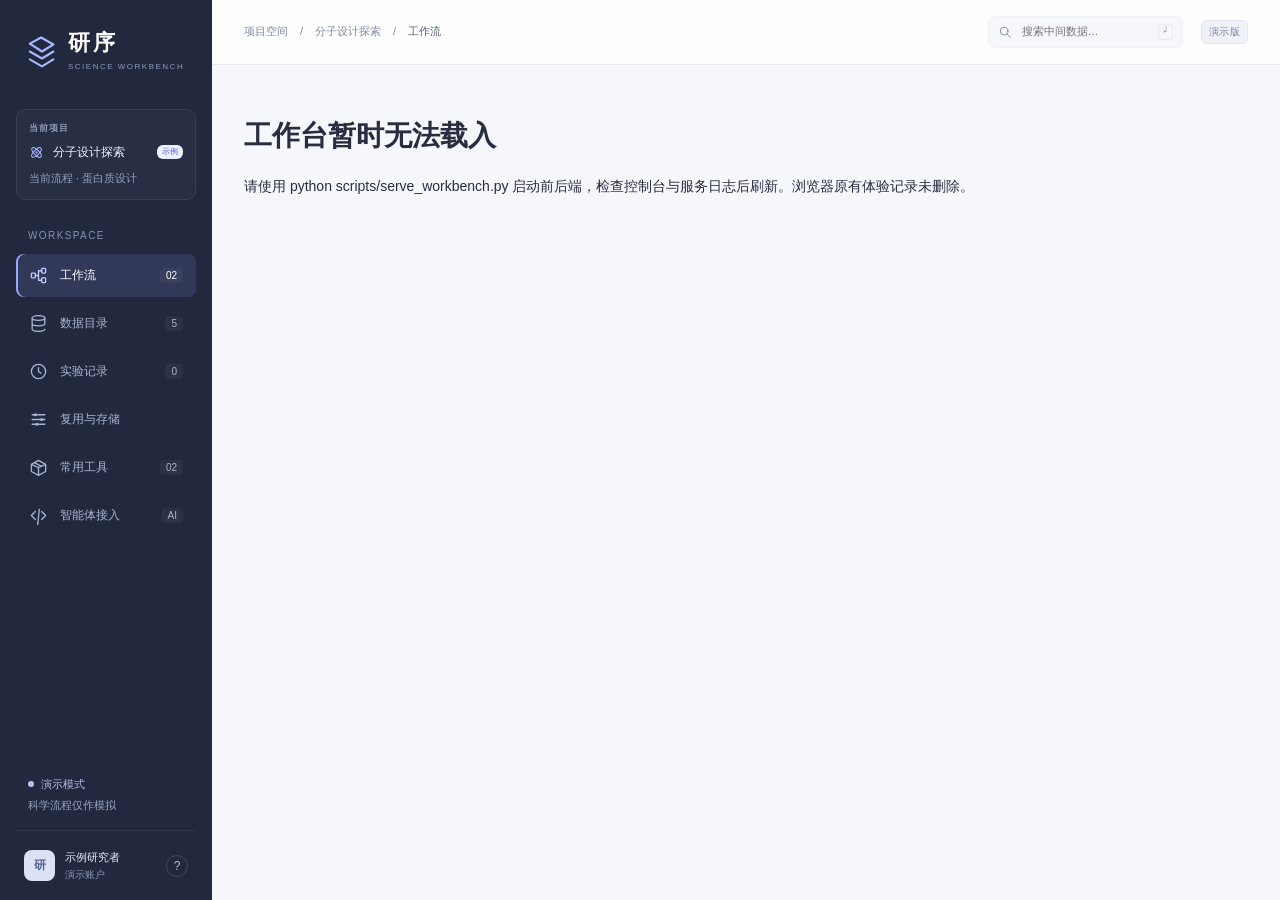
==== web/demo/index.html @ c4220879 "Merge current workbench and integrate Agent demo into shared preview" ====
<!DOCTYPE html>
<html lang="zh-CN">
<head>
<meta charset="UTF-8">
<meta name="viewport" content="width=device-width,initial-scale=1">
<meta name="color-scheme" content="light">
<link rel="icon" href="data:,">
<title>研序 · AI4S 工作台（模拟体验）</title>
<link rel="stylesheet" href="./assets/styles.css">
</head>
<body>
<svg width="0" height="0" style="position:absolute" aria-hidden="true"><defs>
<symbol id="i-grid" viewBox="0 0 24 24"><rect x="3" y="3" width="7" height="7" rx="1.5"/><rect x="14" y="3" width="7" height="7" rx="1.5"/><rect x="3" y="14" width="7" height="7" rx="1.5"/><rect x="14" y="14" width="7" height="7" rx="1.5"/></symbol>
<symbol id="i-flow" viewBox="0 0 24 24"><rect x="3" y="9" width="5" height="6" rx="1"/><rect x="16" y="3" width="5" height="6" rx="1"/><rect x="16" y="15" width="5" height="6" rx="1"/><path d="M8 12h4V6h4M12 12v6h4"/></symbol>
<symbol id="i-data" viewBox="0 0 24 24"><ellipse cx="12" cy="5" rx="8" ry="3"/><path d="M4 5v7c0 4 16 4 16 0V5M4 12v7c0 4 16 4 16 0"/></symbol>
<symbol id="i-clock" viewBox="0 0 24 24"><circle cx="12" cy="12" r="9"/><path d="M12 7v5l3 2"/></symbol>
<symbol id="i-tune" viewBox="0 0 24 24"><path d="M4 6h16M4 12h16M4 18h16"/><circle cx="8" cy="6" r="2" fill="currentColor" stroke="none"/><circle cx="16" cy="12" r="2" fill="currentColor" stroke="none"/><circle cx="10" cy="18" r="2" fill="currentColor" stroke="none"/></symbol>
<symbol id="i-search" viewBox="0 0 24 24"><circle cx="10.5" cy="10.5" r="6.5"/><path d="m16 16 5 5"/></symbol>
<symbol id="i-play" viewBox="0 0 24 24"><path d="m8 4 12 8-12 8Z"/></symbol>
<symbol id="i-reset" viewBox="0 0 24 24"><path d="M4 9a8 8 0 1 1 0 7M4 3v6h6"/></symbol>
<symbol id="i-check" viewBox="0 0 24 24"><path d="m5 12 4 4L19 6"/></symbol>
<symbol id="i-atom" viewBox="0 0 24 24"><ellipse cx="12" cy="12" rx="10" ry="4" transform="rotate(45 12 12)"/><ellipse cx="12" cy="12" rx="10" ry="4" transform="rotate(-45 12 12)"/><circle cx="12" cy="12" r="1"/></symbol>
<symbol id="i-file" viewBox="0 0 24 24"><path d="M13 3H5v18h14V9Zm0 0v6h6M8 13h8M8 17h6"/></symbol>
<symbol id="i-code" viewBox="0 0 24 24"><path d="m8 7-5 5 5 5m8-10 5 5-5 5m-3-13-2 20"/></symbol>
<symbol id="i-box" viewBox="0 0 24 24"><path d="m12 3 9 5v9l-9 5-9-5V8Zm0 9 9-4M12 12 3 8m9 4v10M7 5.8l9 5"/></symbol>
<symbol id="i-arrow" viewBox="0 0 24 24"><path d="M4 12h16m-6-6 6 6-6 6"/></symbol>
<symbol id="i-close" viewBox="0 0 24 24"><path d="m6 6 12 12M18 6 6 18"/></symbol>
<symbol id="i-download" viewBox="0 0 24 24"><path d="M12 3v12m-5-5 5 5 5-5M4 16v5h16v-5"/></symbol>
</defs></svg>
<aside class="sidebar" aria-label="主导航">
  <div class="brand"><svg class="brandmark" viewBox="0 0 36 40" fill="none" aria-hidden="true"><path d="m4 11 13-7 14 8-13 8Zm0 9 14 8 13-8M4 29l14 8 13-8" stroke="currentColor" stroke-width="2.4" stroke-linecap="round" stroke-linejoin="round"/></svg><div><div class="brand-name">研序</div><div class="brand-sub">SCIENCE WORKBENCH</div></div></div>
  <div class="project-switch"><div class="eyebrow">当前项目</div><div class="project-name"><svg class="icon"><use href="#i-atom"/></svg> 分子设计探索 <span class="pill good" style="margin-left:auto;font-size:8px;padding:1px 5px">示例</span></div><div id="active-context" class="tiny" style="color:#939fbb;margin-top:9px">当前流程 · 蛋白质设计</div></div>
  <div class="nav-label">WORKSPACE</div>
  <nav><button class="nav-item active" data-nav="workflows"><svg class="icon"><use href="#i-flow"/></svg>工作流<span id="workflow-count" class="nav-count">02</span></button><button class="nav-item" data-nav="catalog"><svg class="icon"><use href="#i-data"/></svg>数据目录<span id="catalog-count" class="nav-count">5</span></button><button class="nav-item" data-nav="runs"><svg class="icon"><use href="#i-clock"/></svg>实验记录<span id="run-count" class="nav-count">0</span></button><button class="nav-item" data-nav="policy"><svg class="icon"><use href="#i-tune"/></svg>复用与存储</button><button class="nav-item" data-nav="tools"><svg class="icon"><use href="#i-box"/></svg>常用工具<span class="nav-count">02</span></button><a class="nav-item" href="./agent/"><svg class="icon"><use href="#i-code"/></svg>智能体接入<span class="nav-count">AI</span></a></nav>
  <div class="sidebar-note"><div class="status"><span class="dot"></span>演示模式</div><div>科学流程仅作模拟</div></div>
  <div class="user"><div class="avatar">研</div><div><div class="user-name">示例研究者</div><div class="user-role">演示账户</div></div><button class="help-button" id="help-btn" aria-label="查看原型说明">?</button></div>
</aside>
<div class="shell"><header class="topbar"><div class="breadcrumbs">项目空间 <span>/</span> 分子设计探索 <span>/</span> <strong id="breadcrumb">工作流</strong></div><div class="top-right"><label class="search-box"><svg class="icon"><use href="#i-search"/></svg><input id="global-search" aria-label="搜索数据目录" placeholder="搜索中间数据…"><span class="kbd">↵</span></label><span class="demo-badge">演示版</span></div></header><main id="main" class="main"><div class="panel empty" role="status">正在载入工作台…</div></main></div>
<input type="file" id="state-import" accept=".json,application/json" hidden>
<div id="toast" class="toast" role="status" aria-live="polite" hidden></div>
<div id="modal" class="modal-backdrop" hidden><section class="modal" role="dialog" aria-modal="true" aria-labelledby="modal-title" tabindex="-1"><div class="panel-head"><div id="modal-title" class="panel-title"></div><button class="modal-close" aria-label="关闭弹窗"><svg class="icon"><use href="#i-close"/></svg></button></div><div id="modal-content" class="modal-content"></div></section></div>
<script src="./assets/api.js" defer></script>
<script src="./assets/app.js" defer></script>
</body>
</html>
---- web/demo/assets/styles.css ----
:root {
  --bg:#f6f7fb;
  --paper:#fff;
  --ink:#282d40;
  --muted:#6d7488;
  --line:#e7e9f2;
  --accent:#4f5fd2;
  --accent-soft:#edf0ff;
  --violet:#7751b5;
  --green:var(--accent);
  --pale:var(--accent-soft);
  --orange:#af8d64;
  --orange-bg:#faf5ee;
  --blue:var(--violet);
  --nav:#22283d;
  --radius:12px
}
* {
  box-sizing:border-box
}
body {
  margin:0;
  font:14px/1.55 -apple-system,BlinkMacSystemFont,"Segoe UI","PingFang SC","Microsoft YaHei",sans-serif;
  color:var(--ink);
  background:var(--bg)
}
button,input,select {
  font:inherit
}
button,a,input,select {
  outline-offset:4px
}
button {
  cursor:pointer
}
button:disabled {
  cursor:not-allowed;
  opacity:.5
}
button {
  color:inherit
}
a {
  color:var(--green)
}
button:focus-visible,a:focus-visible,input:focus-visible,select:focus-visible {
  outline:2px solid #7a8ae1
}
button svg {
  pointer-events:none
}
svg {
  vertical-align:middle
}
.icon {
  width:19px;
  height:19px;
  fill:none;
  stroke:currentColor;
  stroke-width:1.65;
  stroke-linecap:round;
  stroke-linejoin:round;
  flex:none
}
.mono {
  font-family:ui-monospace,SFMono-Regular,Consolas,monospace;
  font-size:12px
}
.muted {
  color:var(--muted)
}
.tiny {
  font-size:11px
}
.small {
  font-size:12px
}
.eyebrow {
  font-size:10px;
  letter-spacing:1.8px;
  color:var(--muted);
  font-weight:600
}
.dot {
  width:6px;
  height:6px;
  background:currentColor;
  border-radius:50%;
  display:inline-block;
  flex:none
}
.pill {
  display:inline-flex;
  align-items:center;
  gap:6px;
  font-size:11px;
  padding:3px 9px;
  border-radius:6px;
  white-space:nowrap;
  background:#f1f3f6;
  color:#75808b
}
.pill.good {
  color:var(--green);
  background:var(--pale)
}
.pill.warn {
  color:#98764f;
  background:var(--orange-bg)
}
.pill.blue {
  color:var(--blue);
  background:#f1ecfc
}
.btn {
  display:inline-flex;
  align-items:center;
  justify-content:center;
  gap:7px;
  border:1px solid #e7eaf3;
  border-radius:8px;
  background:#fff;
  padding:9px 14px;
  font-size:12px;
  font-weight:550;
  transition:.15s
}
.btn:hover {
  background:#fafbfe;
  border-color:#c7cde0
}
.btn.primary {
  background:var(--green);
  color:#fff;
  border-color:var(--green);
  box-shadow:0 2px 4px #39477a0e;
}
.btn.primary:hover {
  background:#4050bc
}
.btn .icon {
  width:15px;
  height:15px
}
.link-btn {
  background:none;
  border:0;
  color:var(--green);
  padding:3px 0;
  font-size:12px
}
.link-btn:hover {
  text-decoration:underline
}
.panel {
  background:var(--paper);
  border:1px solid var(--line);
  border-radius:var(--radius);
  overflow:hidden
}
.panel-head {
  display:flex;
  justify-content:space-between;
  align-items:center;
  padding:18px 20px;
  border-bottom:1px solid var(--line);
  gap:10px
}
.panel-title {
  font-size:13px;
  font-weight:650;
  display:flex;
  align-items:center;
  gap:9px
}
.panel-title .icon {
  color:#6d7790;
  width:17px;
  height:17px
}
.empty {
  padding:50px 20px;
  text-align:center;
  color:var(--muted)
}
.sidebar {
  position:fixed;
  inset:0 auto 0 0;
  width:212px;
  background:var(--nav);
  color:#c5cde0;
  padding:30px 16px 18px;
  display:flex;
  flex-direction:column;
  z-index:20
}
.brand {
  display:flex;
  align-items:center;
  gap:10px;
  padding:0 10px;
  margin-bottom:35px;
  color:#fff
}
.brandmark {
  width:32px;
  height:35px;
  color:#a8b7ff
}
.brand-name {
  font-size:22px;
  font-weight:620;
  letter-spacing:3px;
  line-height:1.2
}
.brand-sub {
  font-size:8px;
  letter-spacing:1.5px;
  color:#8f9ab8;
  margin-top:5px
}
.project-switch {
  padding:12px;
  background:#ffffff08;
  border:1px solid #ffffff13;
  border-radius:9px;
  margin-bottom:28px
}
.project-switch .eyebrow {
  color:#8d98b4;
  letter-spacing:1px;
  font-size:9px
}
.project-name {
  display:flex;
  align-items:center;
  gap:9px;
  margin-top:7px;
  font-size:12px;
  color:#f0f2f9
}
.project-name .icon {
  color:#a8b7ff;
  width:15px;
  height:15px
}
.nav-label {
  font-size:10px;
  padding:0 12px;
  margin:0 0 10px;
  color:#8792ae;
  letter-spacing:1.4px
}
.nav-item {
  display:flex;
  align-items:center;
  gap:12px;
  width:100%;
  padding:12px 13px;
  background:none;
  border:0;
  color:#aab4ce;
  border-radius:8px;
  font-size:12px;
  text-align:left;
  margin-bottom:5px
}
.nav-item:hover {
  background:#ffffff07;
  color:white
}
.nav-item.active {
  background:#8e9bff24;
  color:#fff;
  box-shadow:inset 2px 0 0 #98a6ff;
}
.nav-item.active .icon {
  color:#c2caff
}
.nav-count {
  margin-left:auto;
  font-size:10px;
  padding:0 6px;
  border-radius:4px;
  background:#ffffff0c
}
.sidebar-note {
  padding:15px 12px;
  color:#9ba6c1;
  font-size:11px;
  margin-top:auto;
  line-height:1.9
}
.sidebar-note .status {
  color:#b8c1e9;
  display:flex;
  align-items:center;
  gap:7px
}
.user {
  border-top:1px solid #ffffff10;
  padding:18px 8px 0;
  display:flex;
  align-items:center;
  gap:10px
}
.avatar {
  width:31px;
  height:31px;
  display:grid;
  place-items:center;
  border-radius:8px;
  background:#dce1f5;
  color:#56638f;
  font-size:12px;
  font-weight:650
}
.user-name {
  font-size:11px;
  color:#e6eaf7
}
.user-role {
  color:#8c97b2;
  font-size:10px
}
.help-button {
  margin-left:auto;
  background:none;
  border:1px solid #ffffff25;
  border-radius:50%;
  color:#b2bbd3;
  width:22px;
  height:22px;
  font-size:12px
}
.shell {
  margin-left:212px
}
.topbar {
  height:65px;
  background:#ffffffd9;
  border-bottom:1px solid var(--line);
  padding:0 32px;
  display:flex;
  align-items:center;
  justify-content:space-between;
  gap:15px
}
.breadcrumbs {
  font-size:11px;
  color:#7d879d;
  display:flex;
  gap:12px;
  align-items:center
}
.breadcrumbs strong {
  font-weight:500;
  color:#57617b
}
.top-right {
  display:flex;
  align-items:center;
  gap:18px
}
.search-box {
  display:flex;
  align-items:center;
  gap:8px;
  color:#818ba1;
  background:#f6f7fb;
  border:1px solid #f0f2f9;
  border-radius:7px;
  padding:5px 9px
}
.search-box .icon {
  width:14px;
  height:14px
}
.search-box input {
  width:130px;
  border:0;
  background:none;
  font-size:11px;
  outline:0
}
.kbd {
  font-size:9px;
  border:1px solid #e7eaf3;
  border-radius:3px;
  padding:0 4px
}
.demo-badge {
  font-size:10px;
  letter-spacing:.5px;
  color:#7c83a0;
  background:#f0f2f8;
  border:1px solid #e3e6f0;
  border-radius:5px;
  padding:3px 7px
}
.main {
  max-width:1600px;
  margin:auto;
  padding:30px 32px 22px
}
.page-heading {
  display:flex;
  align-items:center;
  justify-content:space-between;
  gap:16px;
  margin-bottom:23px
}
.page-heading h1 {
  font-size:24px;
  font-weight:620;
  letter-spacing:-.5px;
  margin:3px 0 6px
}
.page-heading p {
  font-size:12px;
  color:var(--muted);
  margin:0
}
.heading-actions {
  display:flex;
  gap:9px
}
.heading-meta {
  font-size:11px;
  margin-left:8px;
  vertical-align:middle;
  font-weight:400;
  letter-spacing:0;
  color:var(--muted)
}
.scenario-bar {
  display:flex;
  align-items:center;
  gap:9px;
  flex-wrap:wrap;
  padding:10px 13px;
  background:#f2f3fa;
  border:1px solid #e4e7f2;
  border-radius:9px;
  margin-bottom:20px;
  font-size:11px;
  color:#6d7790
}
.scenario-bar>span {
  margin-right:4px;
  font-weight:600
}
.scenario {
  border:1px solid transparent;
  background:none;
  font-size:11px;
  border-radius:5px;
  padding:5px 10px;
  color:#6d7790
}
.scenario:hover {
  background:#ffffff80
}
.scenario.active {
  background:white;
  border-color:#dce1ee;
  color:#4f60c6;
  box-shadow:0 1px 3px #272e4508
}
.stats {
  display:grid;
  grid-template-columns:repeat(4,1fr);
  gap:14px;
  margin-bottom:23px
}
.stat {
  padding:17px 19px;
  position:relative
}
.stat-label {
  font-size:11px;
  color:#859099;
  display:flex;
  align-items:center;
  justify-content:space-between;
  gap:8px
}
.stat-label .icon {
  width:16px;
  height:16px;
  color:#a4adc5
}
.stat-number {
  font-size:27px;
  font-weight:600;
  letter-spacing:-1px;
  margin:9px 0 3px;
  font-variant-numeric:tabular-nums
}
.stat-number small {
  font-size:12px;
  color:#a4adc5;
  letter-spacing:0;
  font-weight:400;
  margin-left:5px
}
.stat-foot {
  font-size:10px;
  color:#818ba1
}
.stat-foot .green {
  color:var(--green)
}
.workspace-grid {
  display:grid;
  grid-template-columns:minmax(0,1fr) 292px;
  gap:20px;
  align-items:start
}
.left-stack,.right-stack {
  display:grid;
  gap:18px
}
.legend {
  display:flex;
  gap:12px;
  font-size:10px;
  color:#818ba1;
  align-items:center
}
.legend span {
  display:flex;
  align-items:center;
  gap:4px
}
.legend .dot {
  width:5px;
  height:5px
}
.dag-wrap {
  padding:15px 20px 12px;
  background:radial-gradient(#dce1ee55 .8px,transparent .8px);
  background-size:13px 13px
}
.dag-caption {
  font-size:10px;
  color:#818ba1;
  margin-bottom:12px;
  display:flex;
  justify-content:space-between
}
.dag {
  display:grid;
  grid-template-columns:repeat(4,minmax(0,1fr));
  grid-template-rows:82px 82px;
  column-gap:23px;
  row-gap:22px;
  position:relative;
  margin:10px 0 15px
}
.connections {
  position:absolute;
  width:100%;
  height:100%;
  pointer-events:none;
  overflow:visible
}
.connections path {
  fill:none;
  stroke:#c7cde0;
  stroke-width:1.3
}
.connections .changed {
  stroke:#b9afd0;
  stroke-dasharray:4 3
}
.node {
  position:relative;
  z-index:1;
  align-self:center;
  border:1px solid #dce1ee;
  border-radius:9px;
  padding:11px 10px;
  background:#fff;
  text-align:left;
  box-shadow:0 2px 5px #38425d04;
  min-width:0;
  height:82px;
  transition:.18s
}
.node:hover {
  transform:translateY(-1px);
  box-shadow:0 4px 10px #38425d0d
}
.node.selected {
  outline:2px solid var(--green);
  outline-offset:3px
}
.node.changed {
  border-color:#e0d9ed
}
.node.executing {
  outline:2px solid #6578d9;
  outline-offset:3px
}
.node.executing:after {
  content:"";
  position:absolute;
  inset:0;
  background:linear-gradient(90deg,transparent,#72a2e525,transparent);
  animation:sweep 1s infinite;
  border-radius:8px
}
.node .node-top {
  display:flex;
  align-items:center;
  justify-content:space-between;
  font-size:10px;
  color:#6d7790;
  gap:3px
}
.node .node-top .icon {
  width:15px;
  height:15px
}
.node-name {
  display:block;
  font-size:11px;
  font-weight:600;
  margin:6px 0 2px;
  white-space:nowrap
}
.node-sub {
  display:block;
  font-size:9px;
  color:#818ba1;
  white-space:nowrap
}
.node.changed .node-top {
  color:#8a5eb9
}
.node-id {
  font-size:9px;
  font-family:monospace;
  color:#a4adc5
}
.workflow-footer {
  display:flex;
  align-items:center;
  justify-content:space-between;
  gap:10px;
  padding:12px 20px;
  border-top:1px solid var(--line);
  font-size:10px;
  color:#818ba1
}
.workflow-footer strong {
  color:#6d7790;
  font-weight:500
}
.decision-table {
  width:100%;
  border-collapse:collapse;
  font-size:11px;
  text-align:left
}
.decision-table th {
  font-size:10px;
  font-weight:500;
  color:#7d879d;
  background:#fafbfc;
  padding:11px 15px;
  border-bottom:1px solid var(--line);
  white-space:nowrap
}
.decision-table td {
  padding:12px 15px;
  border-bottom:1px solid #f0f2f9;
  vertical-align:middle
}
.decision-table tr:last-child td {
  border:0
}
.decision-table tbody tr {
  cursor:pointer
}
.decision-table tbody tr:hover {
  background:#fafbfe
}
.decision-table .step-name {
  font-weight:550;
  color:#57617b
}
.table-scroller {
  overflow:auto
}
.reason {
  color:#818ba1;
  font-size:10px;
  margin-top:3px
}
.decision-label {
  display:inline-flex;
  gap:5px;
  align-items:center;
  color:var(--green);
  font-size:10px
}
.decision-label.compute {
  color:#8256b2
}
.decision-label .icon {
  width:12px;
  height:12px
}
.config-body {
  padding:17px 18px
}
.field {
  display:block;
  margin-bottom:15px
}
.field>span {
  display:flex;
  justify-content:space-between;
  color:#818ba1;
  font-size:10px;
  margin-bottom:6px
}
.field select,.field input {
  background:#fafbfc;
  border:1px solid #e4e9ed;
  border-radius:6px;
  width:100%;
  padding:8px 9px;
  font-size:11px;
  color:#57617b;
  height:34px
}
.field-hint {
  font-size:10px;
  color:#a4adc5;
  margin-top:5px
}
.config-section {
  border-top:1px solid var(--line);
  margin-top:6px;
  padding-top:15px
}
.config-section .eyebrow {
  font-size:9px;
  letter-spacing:.5px;
  margin-bottom:12px
}
.config-body .field:last-child {
  margin-bottom:0
}
.callout {
  background:#f6f7fc;
  border:1px solid #e8ebf4;
  border-radius:8px;
  padding:11px;
  font-size:10px;
  color:#7b859e;
  line-height:1.8
}
.detail-body {
  padding:17px 18px
}
.detail-title {
  font-size:14px;
  font-weight:600;
  margin-bottom:4px
}
.detail-explanation {
  font-size:11px;
  color:#818ba1;
  line-height:1.8;
  margin-bottom:16px
}
.kv {
  display:flex;
  justify-content:space-between;
  gap:12px;
  margin:9px 0;
  font-size:10px;
  color:#818ba1
}
.kv strong {
  font-weight:500;
  color:#57617b;
  text-align:right;
  word-break:break-word
}
.cost-bars {
  margin:15px 0
}
.cost-row {
  display:grid;
  grid-template-columns:35px 1fr 43px;
  gap:8px;
  align-items:center;
  font-size:9px;
  color:#818ba1;
  margin-bottom:9px
}
.bar-track {
  height:5px;
  border-radius:4px;
  background:#f0f2f9;
  overflow:hidden
}
.bar-fill {
  height:100%;
  background:#8199e6;
  border-radius:4px
}
.bar-fill.compute {
  background:#ac89d4
}
.footnote {
  color:#a4adc5;
  font-size:10px;
  margin-top:22px;
  display:flex;
  justify-content:space-between;
  gap:12px
}
.toast {
  position:fixed;
  bottom:24px;
  left:calc(50% + 106px);
  transform:translateX(-50%);
  z-index:100;
  background:#303952;
  color:#fff;
  padding:11px 20px;
  border-radius:9px;
  box-shadow:0 5px 30px #272e4520;
  max-width:90vw;
  font-size:12px;
  pointer-events:none
}
.toast[hidden] {
  display:none
}
.run-progress {
  padding:14px 20px;
  border-top:1px solid var(--line);
  background:#fbfcff
}
.progress-top {
  display:flex;
  justify-content:space-between;
  font-size:10px;
  color:#698195;
  margin-bottom:7px
}
.progress-track {
  height:4px;
  background:#eaf0f5;
  border-radius:3px;
  overflow:hidden
}
.progress-fill {
  height:100%;
  background:#687ee0;
  transition:width .3s
}
.activity {
  padding:15px 20px;
  font-size:10px;
  color:#818ba1;
  display:flex;
  align-items:center;
  gap:8px;
  border-top:1px solid var(--line)
}
.activity .dot {
  color:#818ba1
}
.data-toolbar {
  display:flex;
  gap:10px;
  align-items:center;
  padding:14px 20px;
  border-bottom:1px solid var(--line);
  flex-wrap:wrap
}
.filter {
  border:1px solid var(--line);
  border-radius:6px;
  padding:6px 10px;
  font-size:11px;
  background:#fff;
  color:#6d7790
}
.filter.active {
  border-color:#c7cde0;
  background:var(--pale);
  color:var(--green)
}
.toolbar-search {
  margin-left:auto;
  background:#fafbfc;
  border:1px solid var(--line);
  border-radius:6px;
  padding:7px 10px;
  font-size:11px;
  min-width:180px
}
.artifact-name {
  font-size:11px;
  font-weight:550
}
.artifact-key {
  font-size:9px;
  font-family:monospace;
  color:#818ba1;
  margin-top:3px
}
.catalog .decision-table td {
  padding:15px
}
.storage-row {
  display:grid;
  grid-template-columns:1fr 2fr;
  gap:20px;
  margin-bottom:22px
}
.storage-card {
  padding:24px
}
.storage-meter {
  display:flex;
  height:9px;
  background:#f0f2f9;
  gap:3px;
  border-radius:6px;
  overflow:hidden;
  margin:20px 0 12px
}
.storage-meter span {
  background:#738be1
}
.storage-meter span:nth-child(2n) {
  background:#af92da
}
.info-banner {
  font-size:11px;
  padding:13px 16px;
  background:#f1f3fa;
  border:1px solid #e2e7f3;
  border-radius:8px;
  color:#7b859d;
  line-height:1.8;
  margin-bottom:20px
}
.policy-grid {
  display:grid;
  grid-template-columns:repeat(3,1fr);
  gap:18px
}
.policy-card {
  padding:22px
}
.policy-card h3 {
  margin:10px 0;
  font-size:16px
}
.policy-card p {
  font-size:11px;
  color:#7e879a;
  min-height:48px;
  line-height:1.9
}
.policy-number {
  font-size:29px;
  font-weight:550;
  letter-spacing:-1px;
  margin:20px 0 3px
}
.policy-card.selected {
  border-color:#b0b9df;
  box-shadow:0 0 0 2px #e9edf9
}
.policy-card .btn {
  width:100%;
  margin-top:18px
}
.flow-notes {
  display:grid;
  grid-template-columns:repeat(3,1fr);
  gap:25px;
  padding:23px
}
.flow-note b {
  font-size:12px;
  font-weight:600
}
.flow-note p {
  font-size:11px;
  color:#818ba1;
  line-height:1.9
}
.flow-note .note-index {
  display:block;
  font-size:10px;
  color:#a4adc5;
  letter-spacing:1px;
  margin-bottom:8px
}
.log {
  font:11px/1.9 ui-monospace,SFMono-Regular,monospace;
  background:#252c42;
  color:#c7cde0;
  border-radius:9px;
  padding:17px;
  max-height:220px;
  overflow:auto;
  white-space:pre-wrap;
  word-break:break-word
}
.history-detail {
  padding:20px;
  background:#fafbfe;
  border-top:1px solid var(--line)
}
.history-detail .kv {
  max-width:650px
}
.modal-backdrop {
  position:fixed;
  inset:0;
  background:#272e4566;
  backdrop-filter:blur(3px);
  z-index:80;
  display:flex;
  align-items:center;
  justify-content:center;
  padding:20px
}
.modal-backdrop[hidden] {
  display:none
}
.modal {
  width:min(620px,100%);
  max-height:88vh;
  overflow:auto;
  background:white;
  border:1px solid #dce1ee;
  border-radius:16px;
  box-shadow:0 20px 80px #272e4533
}
.modal .panel-head {
  padding:20px 24px
}
.modal-content {
  padding:22px 24px;
  font-size:12px;
  line-height:1.9;
  color:#6d7790
}
.modal-content h3 {
  color:#38425d;
  font-size:13px;
  margin:20px 0 5px
}
.modal-content h3:first-child {
  margin-top:0
}
.modal-close {
  background:none;
  border:0;
  padding:4px;
  color:#818ba1
}
.modal-close .icon {
  width:18px;
  height:18px
}
.mobile-brand {
  display:none
}
@keyframes sweep {
  from {
    background-position:-120px 0
  }
  to {
    background-position:120px 0
  }
}
@media(prefers-reduced-motion:reduce) {
  *,*:before,*:after {
    animation:none!important;
    transition:none!important
  }
}
@media(min-width:1600px) {
  .dag {
    column-gap:35px
  }
  .node {
    padding:11px 15px
  }
  .node-name {
    font-size:12px
  }
}
@media(max-width:1200px) {
  .sidebar {
    width:182px;
    padding-inline:12px
  }
  .shell {
    margin-left:182px
  }
  .topbar {
    padding-inline:22px
  }
  .main {
    padding:25px 22px
  }
  .workspace-grid {
    grid-template-columns:minmax(0,1fr) 260px;
    gap:14px
  }
  .dag-wrap {
    padding-inline:13px
  }
  .dag {
    column-gap:12px
  }
  .node {
    padding:10px 6px
  }
  .node-name {
    font-size:10px
  }
  .node-sub {
    font-size:8px
  }
  .legend {
    gap:7px
  }
  .decision-table td,.decision-table th {
    padding-inline:10px
  }
  .stat {
    padding:15px
  }
  .toast {
    left:calc(50% + 91px)
  }
}
@media(max-width:1020px) {
  .workspace-grid {
    grid-template-columns:1fr
  }
  .right-stack {
    grid-template-columns:1fr 1fr
  }
  .config-body {
    display:grid;
    grid-template-columns:1fr 1fr;
    gap:0 15px
  }
  .config-section {
    grid-column:1/-1
  }
  .config-section .field {
    margin-bottom:10px
  }
  .callout {
    grid-column:1/-1
  }
  .node {
    padding:11px 12px
  }
  .node-name {
    font-size:12px
  }
  .node-sub {
    font-size:10px
  }
  .dag {
    column-gap:25px
  }
  .legend {
    gap:12px
  }
  .top-right {
    gap:10px
  }
  .stats {
    gap:10px
  }
  .stat-number {
    font-size:24px
  }
  .policy-grid {
    gap:12px
  }
  .policy-card {
    padding:17px
  }
  .heading-meta {
    display:none
  }
}
@media(max-width:700px) {
  .sidebar {
    position:sticky;
    top:0;
    width:100%;
    height:auto;
    flex-direction:row;
    align-items:center;
    padding:9px 12px;
    gap:6px;
    overflow:auto
  }
  .brand {
    padding:0;
    margin:0 10px 0 0;
    gap:6px
  }
  .brandmark {
    width:23px;
    height:25px
  }
  .brand-name {
    font-size:16px;
    letter-spacing:1px
  }
  .brand-sub,.project-switch,.nav-label,.sidebar-note,.user {
    display:none
  }
  .sidebar nav {
    display:flex;
    gap:3px
  }
  .nav-item {
    width:auto;
    margin:0;
    padding:9px;
    white-space:nowrap;
    font-size:11px;
    gap:5px
  }
  .nav-item .icon {
    width:15px;
    height:15px
  }
  .nav-count {
    display:none
  }
  .shell {
    margin-left:0
  }
  .topbar {
    height:50px;
    padding:0 15px
  }
  .breadcrumbs {
    font-size:10px;
    gap:7px
  }
  .search-box {
    display:none
  }
  .main {
    padding:22px 15px
  }
  .page-heading {
    align-items:start;
    flex-wrap:wrap;
    gap:14px
  }
  .page-heading h1 {
    font-size:22px
  }
  .heading-actions {
    width:100%
  }
  .heading-actions .primary {
    margin-left:auto
  }
  .scenario-bar {
    gap:4px;
    padding:8px
  }
  .scenario-bar>span {
    width:100%;
    padding:3px 6px
  }
  .scenario {
    padding:5px 7px;
    font-size:10px
  }
  .stats {
    grid-template-columns:1fr 1fr;
    gap:10px
  }
  .stat-number {
    font-size:26px
  }
  .stat {
    padding:14px
  }
  .dag-wrap {
    overflow:auto
  }
  .dag {
    min-width:530px;
    column-gap:19px
  }
  .node {
    padding:10px 8px
  }
  .node-name {
    font-size:11px
  }
  .node-sub {
    font-size:9px
  }
  .legend {
    display:none
  }
  .panel-head {
    padding:15px
  }
  .right-stack {
    grid-template-columns:1fr
  }
  .decision-table {
    min-width:520px
  }
  .workflow-footer {
    font-size:9px;
    padding:11px 15px
  }
  .storage-row,.policy-grid {
    grid-template-columns:1fr
  }
  .policy-card p {
    min-height:0
  }
  .policy-number {
    margin-top:12px
  }
  .flow-notes {
    grid-template-columns:1fr;
    gap:12px
  }
  .footnote {
    flex-direction:column;
    gap:3px
  }
  .toolbar-search {
    width:100%;
    margin:0
  }
  .toast {
    left:50%
  }
  .config-body {
    padding:16px
  }
  .policy-card .btn {
    margin-top:10px
  }
}
.entry-intro {
  display:flex;
  align-items:center;
  justify-content:space-between;
  gap:15px;
  padding:18px 21px;
  margin-bottom:24px;
  background:#f1f3fa;
  border:1px solid #e3e7f2;
  border-radius:10px
}
.entry-intro p {
  margin:3px 0 0;
  font-size:11px;
  color:#818ba1
}
.entry-intro strong {
  font-size:12px;
  font-weight:600;
  color:#59668f
}
.entry-intro .icon {
  color:#818ba1;
  width:24px;
  height:24px
}
.section-label {
  display:flex;
  justify-content:space-between;
  align-items:center;
  margin:26px 0 14px;
  font-size:12px;
  font-weight:600
}
.entry-grid {
  display:grid;
  grid-template-columns:repeat(2,minmax(0,1fr));
  gap:22px
}
.entry-card {
  padding:0;
  text-align:left;
  color:inherit;
  background:white;
  border:1px solid var(--line);
  border-radius:var(--radius);
  overflow:hidden;
  transition:transform .18s,box-shadow .18s,border-color .18s;
  display:flex;
  flex-direction:column;
  min-width:0
}
.entry-card:hover {
  border-color:#c3cbe6;
  box-shadow:0 5px 18px #303a6509;
  transform:translateY(-1px);
}
.entry-art {
  height:172px;
  width:100%;
  position:relative;
  overflow:hidden;
  background:#edf1ff;
  color:#7487d9;
}
.entry-art.amber {
  background:#f2edfc;
  color:#9c7dcc;
}
.entry-art>svg {
  width:100%;
  height:100%
}
.art-label {
  position:absolute;
  left:23px;
  top:22px;
  font-size:9px;
  letter-spacing:1.8px;
  font-weight:600;
  color:#848eac
}
.art-caption {
  position:absolute;
  bottom:18px;
  left:23px;
  font-size:10px;
  color:#8992b0
}
.entry-art.amber .art-label,.entry-art.amber .art-caption {
  color:#958aa9
}
.entry-copy {
  padding:23px 24px 21px;
  flex:1;
  display:flex;
  flex-direction:column
}
.entry-title {
  display:flex;
  align-items:center;
  gap:12px;
  justify-content:space-between
}
.entry-title h2 {
  font-size:18px;
  margin:0;
  font-weight:600;
  letter-spacing:-.2px
}
.entry-copy p {
  font-size:12px;
  color:#6d7488;
  line-height:1.9;
  margin:12px 0 17px;
  min-height:46px
}
.entry-tags {
  display:flex;
  flex-wrap:wrap;
  gap:7px
}
.entry-tags span {
  font-size:10px;
  padding:3px 9px;
  background:#fafbfe;
  border:1px solid #f0f2f9;
  border-radius:5px;
  color:#818ba1
}
.entry-bottom {
  margin-top:24px;
  padding-top:15px;
  border-top:1px solid var(--line);
  display:flex;
  align-items:center;
  justify-content:space-between;
  font-size:10px;
  color:#818ba1;
  gap:12px
}
.entry-open {
  font-size:11px;
  font-weight:550;
  color:var(--green);
  display:flex;
  align-items:center;
  gap:8px
}
.entry-open .icon {
  width:15px;
  height:15px
}
.entry-notes {
  margin-top:24px;
  padding:23px 25px;
  display:flex;
  gap:20px;
  align-items:center
}
.entry-notes .icon {
  color:#a4adc5;
  width:24px;
  height:24px
}
.entry-notes p {
  font-size:11px;
  color:#818ba1;
  margin:4px 0 0;
  line-height:1.8
}
.tool-emblem {
  width:56px;
  height:56px;
  border-radius:13px;
  background:#edf0ff;
  color:#536bd0;
  display:grid;
  place-items:center;
  font:600 25px/1 Georgia,serif
}
.tool-emblem.blue {
  background:#f1eaff;
  color:#8559c3;
}
.tool-card .entry-copy {
  padding:25px
}
.tool-card .entry-title {
  margin-top:21px;
  justify-content:start
}
.tool-card .entry-title .pill {
  margin-left:auto
}
.tool-card .entry-copy p {
  min-height:42px
}
.tool-header {
  display:flex;
  align-items:center;
  gap:16px;
  margin-bottom:20px
}
.tool-header h2 {
  font-size:20px;
  margin:0 0 4px
}
.tool-header p {
  margin:0;
  font-size:11px;
  color:#818ba1
}
.tool-layout {
  display:grid;
  grid-template-columns:minmax(0,1fr) 300px;
  gap:20px
}
.tool-preview {
  min-height:420px;
  background:#f6f7fc;
  display:grid;
  place-items:center;
  position:relative;
  padding:25px
}
.tool-preview>svg {
  width:min(100%,520px);
  height:310px;
  color:#7e96e0
}
.tool-preview.blue {
  background:#f7f5fb;
}
.tool-preview.blue>svg {
  color:#a07acb
}
.tool-preview-stamp {
  position:absolute;
  left:20px;
  bottom:18px;
  font-size:10px;
  color:#a4adc5
}
.tool-preview-status {
  position:absolute;
  right:20px;
  top:18px
}
.tool-foot {
  border-top:1px solid var(--line);
  padding:15px 20px;
  font-size:11px;
  display:flex;
  gap:12px;
  justify-content:space-between;
  align-items:center
}
.tool-foot span {
  color:#818ba1
}
.tool-settings {
  padding:20px
}
.tool-settings .field {
  margin-bottom:19px
}
.tool-settings select {
  white-space:normal
}
.tool-settings .btn {
  width:100%;
  margin-top:17px
}
.tool-result {
  padding:14px 16px;
  background:#f0f2f9;
  border-top:1px solid #e7eaf3;
  font-size:11px;
  color:#6d7790
}
.source-key {
  font-size:10px;
  word-break:break-all;
  color:#818ba1;
  line-height:1.9
}
.tool-helper {
  margin-top:20px;
  color:#818ba1;
  font-size:10px;
  line-height:1.9
}
@media(max-width:1020px) {
  .entry-grid {
    gap:16px
  }
  .entry-copy {
    padding:19px
  }
  .entry-title {
    flex-wrap:wrap;
    gap:7px
  }
  .entry-title h2 {
    font-size:16px
  }
  .tool-layout {
    grid-template-columns:1fr
  }
  .tool-settings .btn {
    max-width:300px
  }
  .tool-preview {
    min-height:340px
  }
}
@media(max-width:700px) {
  .entry-grid {
    grid-template-columns:1fr
  }
  .entry-art {
    height:150px
  }
  .entry-copy {
    padding:20px
  }
  .entry-copy p {
    min-height:0
  }
  .entry-title h2 {
    font-size:18px
  }
  .entry-notes {
    align-items:start;
    padding:18px;
    gap:12px
  }
  .entry-intro {
    padding:14px
  }
  .entry-intro>span {
    display:none
  }
  .section-label {
    margin-top:22px
  }
  .sidebar .brand {
    margin-right:1px
  }
  .sidebar nav {
    flex:none
  }
  .nav-item {
    padding:9px 7px
  }
  .nav-item .icon {
    display:none
  }
  .brand-name {
    font-size:15px
  }
  .brandmark {
    width:20px
  }
  .heading-actions {
    flex-wrap:wrap
  }
  .heading-actions .primary {
    margin-left:0
  }
  .breadcrumbs {
    flex-wrap:wrap;
    line-height:1.3;
    gap:4px
  }
  .topbar {
    gap:6px
  }
  .topbar .demo-badge {
    flex:none;
    font-size:8px
  }
  .tool-foot {
    flex-wrap:wrap
  }
  .tool-preview {
    min-height:300px;
    padding:10px
  }
  .tool-preview>svg {
    height:260px
  }
  .tool-preview-stamp {
    font-size:9px;
    left:14px
  }
}
.create-layout {
  display:grid;
  grid-template-columns:minmax(0,1.45fr) minmax(280px,1fr);
  gap:22px;
  align-items:start;
  max-width:1120px
}
.create-body {
  padding:26px
}
.create-body .field {
  margin-bottom:23px
}
.create-body .field>span {
  font-size:12px;
  color:#57617b;
  margin-bottom:9px
}
.field i {
  font-size:10px;
  color:#a4adc5;
  font-style:normal;
  font-weight:400
}
.create-body .field input,.create-body .field select,.create-body .field textarea {
  line-height:1.8;
  font-family:inherit;
  font-size:12px;
  background:#fafbfe;
  border:1px solid #e7eaf3;
  border-radius:7px;
  width:100%;
  padding:10px 12px;
  color:#38425d;
  height:41px;
  outline-offset:3px
}
.create-body .field textarea {
  height:auto;
  resize:vertical;
  min-height:92px;
  line-height:1.8
}
.create-body .field small {
  display:block;
  font-size:11px;
  color:#a4adc5;
  margin-top:8px;
  line-height:1.8
}
.create-actions {
  display:flex;
  justify-content:flex-end;
  gap:10px;
  border-top:1px solid var(--line);
  padding-top:21px;
  margin-top:25px
}
.create-actions .btn {
  min-width:86px
}
.create-preview {
  background:#fafbfe
}
.preview-name {
  font-size:18px;
  font-weight:600;
  color:#57617b;
  overflow-wrap:anywhere
}
.preview-hint {
  font-size:11px;
  color:#a4adc5;
  margin:6px 0 22px
}
.step-preview {
  list-style:none;
  padding:0;
  margin:0 0 20px
}
.step-preview li {
  display:flex;
  gap:12px;
  padding:0 0 22px;
  position:relative;
  align-items:flex-start
}
.step-preview li:before {
  content:"";
  position:absolute;
  left:13px;
  top:28px;
  bottom:0;
  width:1px;
  background:#e7eaf3
}
.step-preview li:last-child:before {
  display:none
}
.step-preview li>span {
  width:27px;
  height:27px;
  display:grid;
  place-items:center;
  color:#818ba1;
  background:#f0f2f9;
  border:1px solid #e7eaf3;
  border-radius:50%;
  font-size:10px;
  flex:none
}
.step-preview b {
  font-size:12px;
  color:#6d7790;
  font-weight:550;
  display:block;
  margin:2px 0
}
.step-preview small {
  font-size:10px;
  color:#a4adc5
}
.rule-preview {
  display:flex;
  gap:13px;
  align-items:center;
  padding:22px 0;
  border-bottom:1px solid var(--line)
}
.rule-preview:last-of-type {
  margin-bottom:22px
}
.rule-preview small {
  display:block;
  font-size:10px;
  color:#a4adc5;
  margin-bottom:6px
}
.rule-preview b {
  display:block;
  font-size:12px;
  font-weight:550;
  color:#6d7790;
  line-height:1.7
}
.rule-preview-icon {
  width:37px;
  height:37px;
  display:grid;
  place-items:center;
  border-radius:8px;
  background:#f0f2f9;
  color:#818ba1;
  flex:none
}
.form-error {
  font-size:12px;
  color:#ab5145;
  background:#fdf3f0;
  border:1px solid #f3ddd5;
  border-radius:7px;
  padding:10px 12px
}
.form-error[hidden] {
  display:none
}
.policy-rule {
  font-size:10px;
  color:#818ba1;
  line-height:2;
  border-top:1px solid var(--line);
  padding-top:11px;
  margin-top:14px
}
.policy-rule>span {
  display:inline-block;
  width:32px;
  color:#6d7790
}
.entry-title h2 {
  min-width:0;
  overflow-wrap:anywhere
}
.policy-card h3 {
  overflow-wrap:anywhere
}
.modal-content details {
  margin-top:20px;
  border-top:1px solid var(--line);
  padding-top:14px
}
.modal-content summary {
  color:#6d7790;
  cursor:pointer;
  font-size:11px
}
.policy-card p {
  line-height:1.8
}
@media(max-width:1020px) {
  .create-layout {
    grid-template-columns:minmax(0,1fr) minmax(250px,.85fr);
    gap:16px
  }
  .create-body {
    padding:21px
  }
}
@media(max-width:700px) {
  .create-layout {
    grid-template-columns:1fr
  }
  .create-body {
    padding:20px
  }
  .section-label>.btn {
    padding:8px 11px;
    font-size:11px
  }
  .policy-grid {
    grid-template-columns:1fr
  }
  .create-actions .primary {
    flex:1
  }
  .breadcrumbs strong {
    overflow-wrap:anywhere
  }
}
.page-heading h1,.breadcrumbs strong,#active-context {
  overflow-wrap:anywhere;
  min-width:0
}
.registration-layout {
  grid-template-columns:minmax(0,1.9fr) minmax(260px,1fr);
  max-width:none
}
.registration-layout .create-body {
  padding:22px
}
.registration-grid {
  display:grid;
  grid-template-columns:1fr 1fr;
  gap:0 17px;
  min-width:0
}
.registration-wide {
  grid-column:1/-1
}
.registration-layout .field {
  min-width:0;
  margin-bottom:18px
}
.registration-layout .field textarea {
  min-height:66px
}
.registration-layout textarea[data-reg-field=command] {
  font:11px/1.8 ui-monospace,SFMono-Regular,Consolas,monospace;
  min-height:95px
}
.registration-intro {
  font-size:11px;
  line-height:1.9;
  color:#818ba1;
  padding:16px 22px;
  border-bottom:1px solid var(--line)
}
.registration-list {
  padding:0 18px
}
.registration-card {
  border:1px solid #e7eaf3;
  border-radius:9px;
  margin:15px 0;
  background:#fff
}
.registration-card>summary {
  list-style:none;
  cursor:pointer;
  display:flex;
  gap:10px;
  align-items:center;
  padding:13px 15px;
  font-size:12px;
  font-weight:550;
  color:#6d7790
}
.registration-card>summary::-webkit-details-marker {
  display:none
}
.registration-card>summary:after {
  content:'⌄';
  color:#a4adc5;
  margin-left:4px
}
.registration-card>summary>.pill {
  margin-left:auto;
  font-size:9px
}
.registration-card[open]>summary {
  border-bottom:1px solid var(--line);
  background:#fafbfe;
  border-radius:9px 9px 0 0
}
.registration-number {
  width:25px;
  height:25px;
  border:1px solid #dce1ee;
  background:#f0f2f9;
  color:#818ba1;
  border-radius:7px;
  display:grid;
  place-items:center;
  font-size:10px;
  flex:none
}
.registration-card-body {
  padding:19px 17px 13px
}
.registration-card-footer {
  display:flex;
  justify-content:space-between;
  gap:10px;
  border-top:1px solid var(--line);
  padding-top:10px;
  font-size:10px;
  color:#a4adc5;
  flex-wrap:wrap
}
.registration-card-footer>div {
  display:flex;
  gap:15px
}
.registration-card-footer .link-btn {
  font-size:10px
}
.registration-add {
  padding:8px 22px 16px;
  display:flex;
  gap:12px;
  align-items:center;
  flex-wrap:wrap
}
.registration-add>span {
  font-size:10px;
  color:#a4adc5
}
.registration-actions {
  border-top:1px solid var(--line)
}
.registration-actions .create-actions {
  margin-top:18px;
  padding-top:0;
  border:0
}
.registration-layout .create-preview {
  position:sticky;
  top:20px
}
.registration-layout .step-preview li {
  padding-bottom:18px
}
.registration-layout .step-preview b {
  overflow-wrap:anywhere
}
.registration-command {
  font:11px/1.9 ui-monospace,SFMono-Regular,Consolas,monospace;
  white-space:pre-wrap;
  overflow-wrap:anywhere;
  background:#fafbfe;
  border:1px solid #e7eaf3;
  border-radius:6px;
  padding:10px 12px;
  color:#6d7790;
  max-width:100%
}
.registered-model {
  border-top:1px solid var(--line);
  margin-top:13px;
  padding-top:12px
}
.registered-model summary {
  cursor:pointer;
  font-size:12px;
  color:#6d7790
}
.registered-model summary .muted {
  font-size:10px;
  margin-left:12px
}
.custom-flow {
  padding:20px;
  display:grid;
  gap:15px
}
.custom-flow-node {
  display:flex;
  gap:12px;
  align-items:center;
  text-align:left;
  background:#fff;
  border:1px solid #e7eaf3;
  border-radius:9px;
  padding:14px;
  position:relative;
  min-width:0
}
.custom-flow-node:not(:last-child):after {
  content:'↓';
  position:absolute;
  bottom:-17px;
  left:25px;
  font-size:12px;
  color:#a4adc5
}
.custom-flow-node>div {
  min-width:0
}
.custom-flow-node b {
  display:block;
  font-size:12px;
  font-weight:550;
  overflow-wrap:anywhere
}
.custom-flow-node small {
  display:block;
  font-size:10px;
  color:#a4adc5;
  margin-top:3px;
  overflow-wrap:anywhere
}
.custom-flow-node>.pill {
  margin-left:auto
}
.custom-flow-node.selected {
  outline:2px solid #8294e5;
  outline-offset:2px
}
@media(max-width:1100px) {
  .registration-layout {
    grid-template-columns:minmax(0,1fr) 260px
  }
  .registration-grid {
    grid-template-columns:1fr
  }
  .registration-layout .create-body {
    padding:18px
  }
}
@media(max-width:700px) {
  .registration-layout {
    grid-template-columns:1fr
  }
  .registration-layout .create-preview {
    position:static
  }
  .registration-grid {
    grid-template-columns:1fr
  }
  .registration-list {
    padding:0 12px
  }
  .registration-card-body {
    padding:16px 12px
  }
  .registration-intro {
    padding:14px 18px
  }
  .registration-card>summary {
    padding:12px
  }
  .registration-layout .field>span {
    font-size:11px
  }
  .registration-actions .create-actions {
    flex-wrap:wrap
  }
  .registration-actions .create-actions>.btn {
    flex:1
  }
  .custom-flow {
    padding:16px
  }
}
.entry-card .entry-title .pill.warn {
  color:var(--violet);
  background:#f1ecfc
}
/* Complete experiment journey; existing colors and component styles retained. */
.journey {
  display:flex;
  gap:10px;
  flex-wrap:wrap;
  margin:0 0 22px;
  padding:12px 16px;
  background:#fff;
  border:1px solid var(--line);
  border-radius:10px
}
.journey>span {
  display:flex;
  align-items:center;
  gap:8px;
  color:#9098ad;
  font-size:12px;
  flex:1;
  white-space:nowrap
}
.journey b {
  display:grid;
  place-items:center;
  width:24px;
  height:24px;
  border-radius:50%;
  font-size:11px;
  background:#f0f2f9;
  font-weight:500
}
.journey .current {
  color:var(--accent);
  font-weight:600
}
.journey .current b {
  background:var(--accent);
  color:white
}
.card-links {
  display:flex;
  gap:8px;
  flex-wrap:wrap;
  margin-top:12px
}
.card-links .btn {
  padding:6px 10px;
  font-size:11px
}
.review-summary {
  display:flex;
  justify-content:space-between;
  gap:12px;
  padding:17px 20px;
  font-size:12px;
  color:var(--muted);
  border-bottom:1px solid var(--line)
}
.review-summary b {
  color:var(--accent);
  margin-left:8px
}
.decision-table select {
  max-width:210px;
  width:100%;
  font-size:12px;
  padding:8px;
  border:1px solid var(--line);
  border-radius:7px;
  background:#fafbfe;
  color:var(--ink)
}
.decision-table tbody tr {
  cursor:default
}
.candidate-list {
  margin-top:8px;
  font-size:11px;
  max-width:380px
}
.candidate-list summary {
  cursor:pointer;
  color:var(--accent)
}
.candidate-row {
  display:flex;
  align-items:center;
  justify-content:space-between;
  gap:10px;
  border-top:1px solid var(--line);
  padding:11px 0
}
.candidate-row>div:last-child {
  display:flex;
  gap:6px;
  align-items:center;
  flex-wrap:wrap;
  justify-content:flex-end
}
.candidate-row .btn {
  padding:4px 8px;
  font-size:10px
}
.result-list {
  padding:0 20px
}
.result-row {
  display:flex;
  align-items:center;
  gap:13px;
  padding:18px 0;
  border-bottom:1px solid var(--line)
}
.result-row:last-child {
  border:0
}
.result-meta {
  flex:1;
  min-width:0
}
.result-meta>b {
  font-size:13px
}
.result-meta .reason {
  margin:5px 0 7px
}
.row-actions {
  display:flex;
  gap:7px;
  flex-wrap:wrap;
  justify-content:flex-end
}
.row-actions .btn {
  font-size:11px;
  padding:8px 10px
}
.modal-actions {
  display:flex;
  gap:8px;
  flex-wrap:wrap
}
.soft-rule {
  border:0;
  border-top:1px solid var(--line);
  margin:22px 0
}
.detail-body>h3 {
  margin-top:22px
}
.detail-body .btn {
  margin:4px 0
}
.create-body .field>span,.config-body .field>span,.tool-settings .field>span {
  font-size:12px
}
.field-hint,.detail-explanation,.callout,.reason {
  font-size:11px
}
.field input[type=file] {
  height:auto;
  max-width:100%
}
.registration-grid>.field {
  min-width:0
}
.panel-head {
  flex-wrap:wrap
}
.heading-actions {
  flex-wrap:wrap
}
.heading-actions .btn {
  white-space:normal
}
.kv>.btn {
  max-width:70%;
  overflow-wrap:anywhere
}
.kv strong .btn {
  max-width:100%
}
.btn {
  overflow-wrap:anywhere
}
.result-meta,.source-key {
  overflow-wrap:anywhere
}
.journey~.scenario-bar .btn {
  padding:6px 9px;
  font-size:11px
}
.footnote>span:last-child {
  display:flex;
  gap:5px;
  flex-wrap:wrap;
  align-items:center
}
@media(max-width:700px) {
  .journey {
    gap:12px
  }
  .journey>span {
    flex:0 0 calc(50% - 8px);
    font-size:11px
  }
  .review-summary {
    flex-direction:column;
    padding:14px
  }
  .result-row {
    flex-wrap:wrap;
    gap:10px
  }
  .row-actions {
    width:100%;
    justify-content:flex-start;
    padding-left:38px
  }
  .result-list {
    padding:0 15px
  }
  .candidate-row {
    align-items:flex-start;
    flex-direction:column
  }
  .result-meta {
    min-width:180px
  }
  .journey~.scenario-bar .btn {
    flex:1
  }
  .kv {
    font-size:11px
  }
  .card-links .btn {
    flex:1
  }
  .registration-grid {
    grid-template-columns:1fr
  }
  .tool-preview-stamp {
    right:14px
  }
  .heading-actions .btn {
    flex:1
  }
}

/* The remote desktop and frame share an aspect ratio: no cropped controls or bars. */
.pymol-session {
  display: block;
  width: 100%;
  height: auto;
  aspect-ratio: 8 / 5;
  border: 0;
  background: #000;
}
.pymol-view-actions, .pymol-mode {
  display: flex;
  align-items: center;
  gap: 12px;
}
.pymol-view-actions {
  flex-wrap: wrap;
  justify-content: flex-end;
}
.pymol-mode {
  gap: 6px;
  font-size: 12px;
  cursor: pointer;
  white-space: nowrap;
}
.pymol-mode input {
  accent-color: var(--green);
}
.pymol-console {
  padding: 16px 20px;
  border-top: 1px solid var(--line);
}
.pymol-command-form {
  display: flex;
  align-items: center;
  gap: 10px;
}
.pymol-command-form label {
  font: 13px monospace;
}
.pymol-command-form input {
  flex: 1;
  min-width: 0;
  padding: 10px;
  border: 1px solid var(--line);
  border-radius: 6px;
  font: 13px monospace;
}
.pymol-history {
  display: flex;
  align-items: center;
  gap: 10px;
  margin: 12px 0;
  font-size: 12px;
}
.pymol-history select {
  flex: 1;
  min-width: 0;
  padding: 6px;
  border: 1px solid var(--line);
  border-radius: 6px;
}
.pymol-output {
  font-size: 12px;
}
.pymol-output summary {
  cursor: pointer;
  color: var(--muted);
}
.pymol-output pre {
  max-height: 220px;
  overflow: auto;
  white-space: pre-wrap;
  overflow-wrap: anywhere;
  padding: 12px;
  background: #f5f6fa;
  border-radius: 6px;
  font: 12px/1.6 monospace;
}
@media (max-width: 600px) {
  .pymol-command-form {
    flex-wrap: wrap;
  }
  .pymol-command-form input {
    flex-basis: 60%;
  }
}

/* Links share navigation styling with in-page buttons. */
a.nav-item { text-decoration: none; }
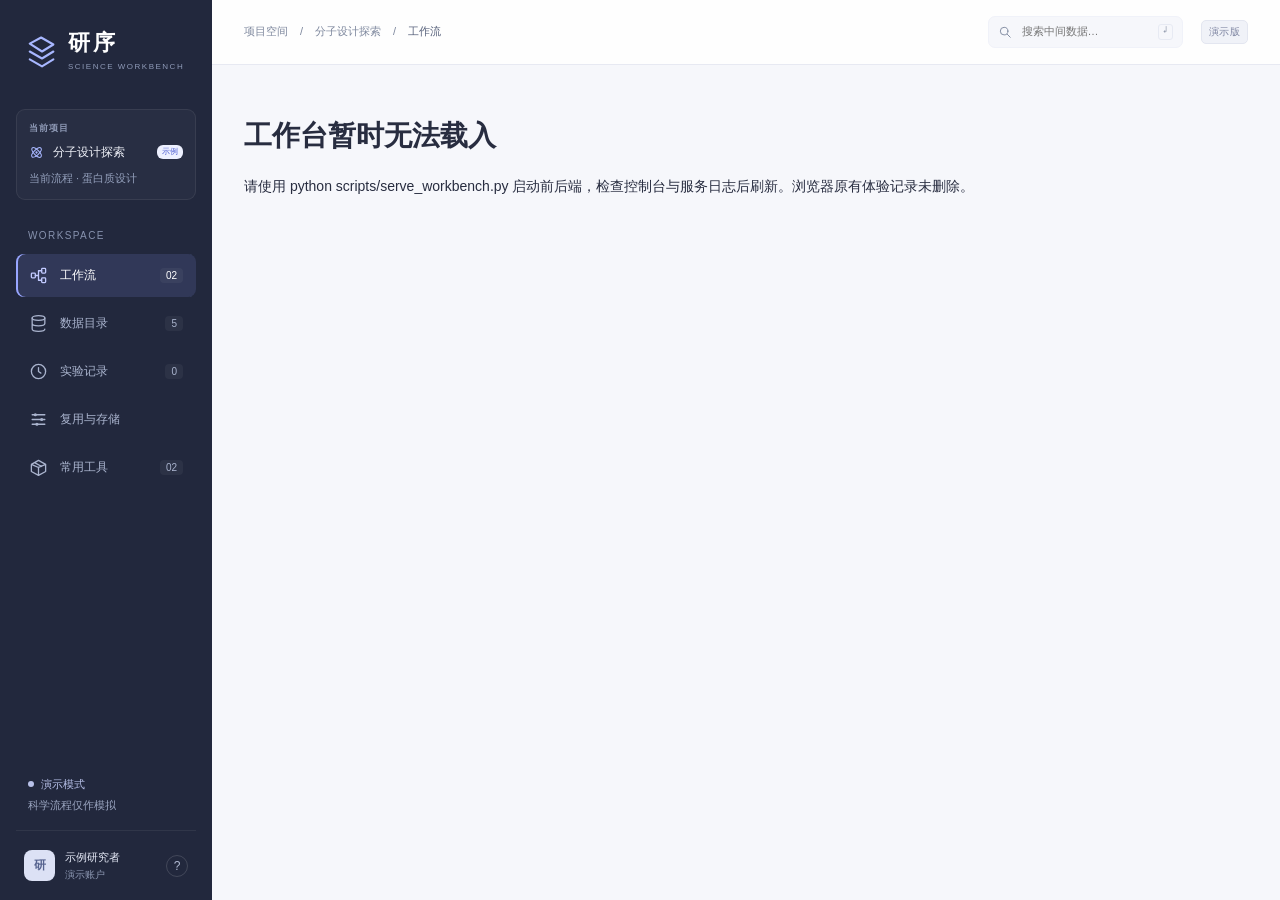
==== commit 4c77ef34: "feat: embed AI-assisted generation into custom workflow registration" ====
--- a/web/demo/index.html
+++ b/web/demo/index.html
@@ -31,7 +31,7 @@
   <div class="brand"><svg class="brandmark" viewBox="0 0 36 40" fill="none" aria-hidden="true"><path d="m4 11 13-7 14 8-13 8Zm0 9 14 8 13-8M4 29l14 8 13-8" stroke="currentColor" stroke-width="2.4" stroke-linecap="round" stroke-linejoin="round"/></svg><div><div class="brand-name">研序</div><div class="brand-sub">SCIENCE WORKBENCH</div></div></div>
   <div class="project-switch"><div class="eyebrow">当前项目</div><div class="project-name"><svg class="icon"><use href="#i-atom"/></svg> 分子设计探索 <span class="pill good" style="margin-left:auto;font-size:8px;padding:1px 5px">示例</span></div><div id="active-context" class="tiny" style="color:#939fbb;margin-top:9px">当前流程 · 蛋白质设计</div></div>
   <div class="nav-label">WORKSPACE</div>
-  <nav><button class="nav-item active" data-nav="workflows"><svg class="icon"><use href="#i-flow"/></svg>工作流<span id="workflow-count" class="nav-count">02</span></button><button class="nav-item" data-nav="catalog"><svg class="icon"><use href="#i-data"/></svg>数据目录<span id="catalog-count" class="nav-count">5</span></button><button class="nav-item" data-nav="runs"><svg class="icon"><use href="#i-clock"/></svg>实验记录<span id="run-count" class="nav-count">0</span></button><button class="nav-item" data-nav="policy"><svg class="icon"><use href="#i-tune"/></svg>复用与存储</button><button class="nav-item" data-nav="tools"><svg class="icon"><use href="#i-box"/></svg>常用工具<span class="nav-count">02</span></button><a class="nav-item" href="./agent/"><svg class="icon"><use href="#i-code"/></svg>智能体接入<span class="nav-count">AI</span></a></nav>
+  <nav><button class="nav-item active" data-nav="workflows"><svg class="icon"><use href="#i-flow"/></svg>工作流<span id="workflow-count" class="nav-count">02</span></button><button class="nav-item" data-nav="catalog"><svg class="icon"><use href="#i-data"/></svg>数据目录<span id="catalog-count" class="nav-count">5</span></button><button class="nav-item" data-nav="runs"><svg class="icon"><use href="#i-clock"/></svg>实验记录<span id="run-count" class="nav-count">0</span></button><button class="nav-item" data-nav="policy"><svg class="icon"><use href="#i-tune"/></svg>复用与存储</button><button class="nav-item" data-nav="tools"><svg class="icon"><use href="#i-box"/></svg>常用工具<span class="nav-count">02</span></button></nav>
   <div class="sidebar-note"><div class="status"><span class="dot"></span>演示模式</div><div>科学流程仅作模拟</div></div>
   <div class="user"><div class="avatar">研</div><div><div class="user-name">示例研究者</div><div class="user-role">演示账户</div></div><button class="help-button" id="help-btn" aria-label="查看原型说明">?</button></div>
 </aside>
--- a/web/demo/assets/styles.css
+++ b/web/demo/assets/styles.css
@@ -2593,3 +2593,13 @@
 
 /* Links share navigation styling with in-page buttons. */
 a.nav-item { text-decoration: none; }
+
+/* One registration page, with native manual / AI modes. */
+.registration-mode-switch { display: flex; gap: 5px; padding: 5px; margin-bottom: 22px; width: fit-content; border: 1px solid #e1e4f0; border-radius: 11px; background: #eceef8; }
+.registration-mode-switch .btn { border: 0; background: transparent; color: #65708c; box-shadow: none; }
+.registration-mode-switch .btn.active { background: white; color: #5755b5; box-shadow: 0 2px 7px #343b6410; }
+.registration-ai { min-width: 0; }
+.registration-ai-summary { padding: 14px 16px; background: #f6f5fc; border: 1px solid #e3e0f5; border-radius: 9px; margin: 14px 0; }
+.registration-ai-summary strong { font-size: 12px; color: #5b528a; }
+.registration-ai-summary p { margin: 8px 0 0; }
+.registration-ai-summary code { display: inline-block; font-size: 11px; padding: 3px 6px; margin: 2px 3px 2px 0; border-radius: 5px; background: white; color: #5b528a; }
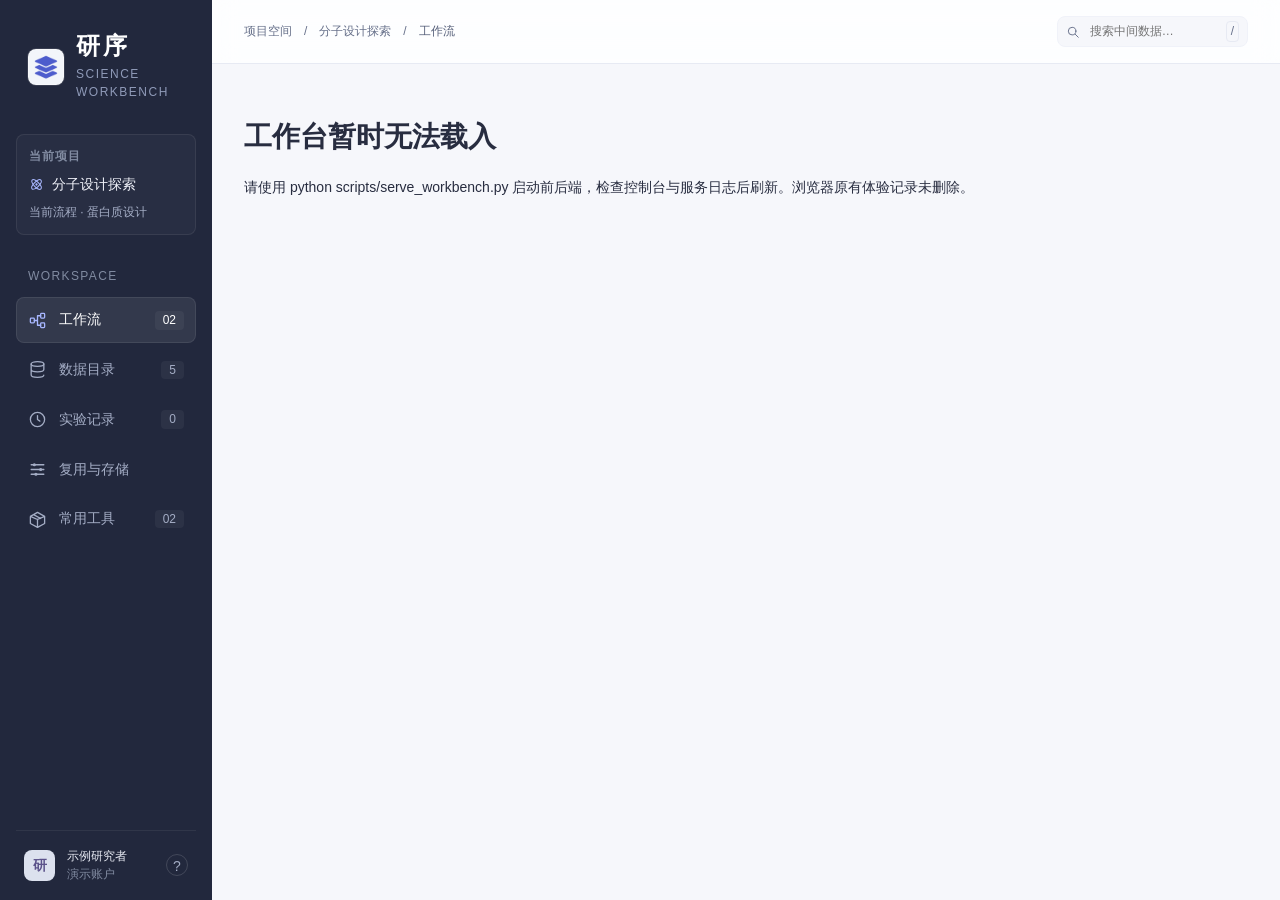
==== commit ba76e915: "feat(web): unify design tokens and streamline workbench UI - Share one token set (color, type, spaci" ====
--- a/web/demo/index.html
+++ b/web/demo/index.html
@@ -4,8 +4,14 @@
 <meta charset="UTF-8">
 <meta name="viewport" content="width=device-width,initial-scale=1">
 <meta name="color-scheme" content="light">
-<link rel="icon" href="data:,">
-<title>研序 · AI4S 工作台（模拟体验）</title>
+<link rel="icon" href="./assets/yanxu/favicon.ico" sizes="32x32">
+<link rel="apple-touch-icon" href="./assets/yanxu/yanxu-icon-180.png">
+<meta name="theme-color" content="#22283d">
+<title>研序 · AI4S 工作台</title>
+<meta name="description" content="研序 AI4S 工作台：管理科学产物的身份、依赖、共享与复用，首个场景为蛋白质设计。当前为模拟体验。">
+<meta property="og:title" content="研序 · AI4S 工作台">
+<meta property="og:description" content="管理科学产物的身份、依赖、共享与复用，首个场景为蛋白质设计。">
+<meta property="og:image" content="./assets/yanxu/og-image.jpg">
 <link rel="stylesheet" href="./assets/styles.css">
 </head>
 <body>
@@ -25,21 +31,24 @@
 <symbol id="i-box" viewBox="0 0 24 24"><path d="m12 3 9 5v9l-9 5-9-5V8Zm0 9 9-4M12 12 3 8m9 4v10M7 5.8l9 5"/></symbol>
 <symbol id="i-arrow" viewBox="0 0 24 24"><path d="M4 12h16m-6-6 6 6-6 6"/></symbol>
 <symbol id="i-close" viewBox="0 0 24 24"><path d="m6 6 12 12M18 6 6 18"/></symbol>
+<symbol id="i-info" viewBox="0 0 24 24"><circle cx="12" cy="12" r="9"/><path d="M12 11v5M12 8h.01"/></symbol>
 <symbol id="i-download" viewBox="0 0 24 24"><path d="M12 3v12m-5-5 5 5 5-5M4 16v5h16v-5"/></symbol>
 </defs></svg>
 <aside class="sidebar" aria-label="主导航">
-  <div class="brand"><svg class="brandmark" viewBox="0 0 36 40" fill="none" aria-hidden="true"><path d="m4 11 13-7 14 8-13 8Zm0 9 14 8 13-8M4 29l14 8 13-8" stroke="currentColor" stroke-width="2.4" stroke-linecap="round" stroke-linejoin="round"/></svg><div><div class="brand-name">研序</div><div class="brand-sub">SCIENCE WORKBENCH</div></div></div>
-  <div class="project-switch"><div class="eyebrow">当前项目</div><div class="project-name"><svg class="icon"><use href="#i-atom"/></svg> 分子设计探索 <span class="pill good" style="margin-left:auto;font-size:8px;padding:1px 5px">示例</span></div><div id="active-context" class="tiny" style="color:#939fbb;margin-top:9px">当前流程 · 蛋白质设计</div></div>
+  <div class="brand"><img class="brandmark" src="./assets/yanxu/yanxu-icon-180.png" alt="" width="36" height="36"><div><div class="brand-name">研序</div><div class="brand-sub">SCIENCE WORKBENCH</div></div></div>
+  <div class="project-switch"><div class="eyebrow">当前项目</div><div class="project-name"><svg class="icon"><use href="#i-atom"/></svg> 分子设计探索</div><div id="active-context" class="tiny" style="color:var(--gray-400);margin-top:8px">当前流程 · 蛋白质设计</div></div>
   <div class="nav-label">WORKSPACE</div>
   <nav><button class="nav-item active" data-nav="workflows"><svg class="icon"><use href="#i-flow"/></svg>工作流<span id="workflow-count" class="nav-count">02</span></button><button class="nav-item" data-nav="catalog"><svg class="icon"><use href="#i-data"/></svg>数据目录<span id="catalog-count" class="nav-count">5</span></button><button class="nav-item" data-nav="runs"><svg class="icon"><use href="#i-clock"/></svg>实验记录<span id="run-count" class="nav-count">0</span></button><button class="nav-item" data-nav="policy"><svg class="icon"><use href="#i-tune"/></svg>复用与存储</button><button class="nav-item" data-nav="tools"><svg class="icon"><use href="#i-box"/></svg>常用工具<span class="nav-count">02</span></button></nav>
-  <div class="sidebar-note"><div class="status"><span class="dot"></span>演示模式</div><div>科学流程仅作模拟</div></div>
+  <div class="sidebar-spacer"></div>
   <div class="user"><div class="avatar">研</div><div><div class="user-name">示例研究者</div><div class="user-role">演示账户</div></div><button class="help-button" id="help-btn" aria-label="查看原型说明">?</button></div>
 </aside>
-<div class="shell"><header class="topbar"><div class="breadcrumbs">项目空间 <span>/</span> 分子设计探索 <span>/</span> <strong id="breadcrumb">工作流</strong></div><div class="top-right"><label class="search-box"><svg class="icon"><use href="#i-search"/></svg><input id="global-search" aria-label="搜索数据目录" placeholder="搜索中间数据…"><span class="kbd">↵</span></label><span class="demo-badge">演示版</span></div></header><main id="main" class="main"><div class="panel empty" role="status">正在载入工作台…</div></main></div>
+<div class="shell"><header class="topbar"><div class="breadcrumbs">项目空间 <span>/</span> 分子设计探索 <span>/</span> <strong id="breadcrumb">工作流</strong></div><div class="top-right"><label class="search-box"><svg class="icon"><use href="#i-search"/></svg><input id="global-search" aria-label="搜索数据目录" placeholder="搜索中间数据…"><span class="kbd" title="按 / 聚焦搜索，回车查询">/</span></label></div></header><main id="main" class="main"><div class="panel empty" role="status">正在载入工作台…</div></main></div>
 <input type="file" id="state-import" accept=".json,application/json" hidden>
 <div id="toast" class="toast" role="status" aria-live="polite" hidden></div>
 <div id="modal" class="modal-backdrop" hidden><section class="modal" role="dialog" aria-modal="true" aria-labelledby="modal-title" tabindex="-1"><div class="panel-head"><div id="modal-title" class="panel-title"></div><button class="modal-close" aria-label="关闭弹窗"><svg class="icon"><use href="#i-close"/></svg></button></div><div id="modal-content" class="modal-content"></div></section></div>
 <script src="./assets/api.js" defer></script>
+<script src="./assets/reuse-canvas.js" defer></script>
+<script src="./assets/motion.js" defer></script>
 <script src="./assets/app.js" defer></script>
 </body>
 </html>
--- a/web/demo/assets/styles.css
+++ b/web/demo/assets/styles.css
@@ -1,26 +1,112 @@
+/*
+ * Design foundation shared by the workbench and the embedded Agent page
+ * (the Agent shadow root inherits these custom properties).
+ * Only use the values below; new needs add a step here instead of a loose value.
+ * Spacing scale (px): 0 2 4 8 12 16 24 32 40 48 64 80 96.
+ */
 :root {
-  --bg:#f6f7fb;
-  --paper:#fff;
-  --ink:#282d40;
-  --muted:#6d7488;
-  --line:#e7e9f2;
-  --accent:#4f5fd2;
-  --accent-soft:#edf0ff;
-  --violet:#7751b5;
+  /* Core colors: raw palettes. Components use the semantic aliases further down. */
+  --gray-0:#ffffff;
+  --gray-25:#fafbfe;
+  --gray-50:#f6f7fb;
+  --gray-100:#f0f2f9;
+  --gray-150:#e7eaf3;
+  --gray-200:#dce1ee;
+  --gray-300:#c7cde0;
+  --gray-400:#a4adc5;
+  --gray-500:#818ba1;
+  --gray-600:#66708a;
+  --gray-700:#57617b;
+  --gray-800:#38425d;
+  --gray-900:#282d40;
+  --gray-950:#22283d;
+  --accent-50:#edf0ff;
+  --accent-100:#dfe4fb;
+  --accent-300:#a8b7ff;
+  --accent-400:#7a8ae1;
+  --accent-500:#4f5fd2;
+  --accent-600:#4050bc;
+  --accent-700:#424e91;
+  --violet-50:#f1ecfc;
+  --violet-300:#b9a3e0;
+  --violet-400:#9975d5;
+  --violet-500:#7751b5;
+  --violet-700:#5b528a;
+  --sand-50:#faf5ee;
+  --sand-300:#cda151;
+  --sand-500:#af8d64;
+  --sand-600:#98764f;
+  --sand-700:#875f22;
+  --red-50:#fcf0f0;
+  --red-300:#db9e9e;
+  --red-500:#b95668;
+  --red-700:#8f2840;
+  --green-50:#edf4f1;
+  --green-300:#73aa99;
+  --green-500:#448577;
+  --green-700:#316455;
+
+  /* Type scale: size / paired line height (Tailwind steps). Body text is never below 12px. */
+  --font-sans:-apple-system,BlinkMacSystemFont,"Segoe UI","PingFang SC","Microsoft YaHei",sans-serif;
+  --font-mono:ui-monospace,SFMono-Regular,Consolas,monospace;
+  --text-xs:12px;
+  --leading-xs:16px;
+  --text-sm:14px;
+  --leading-sm:20px;
+  --text-base:16px;
+  --leading-base:24px;
+  --text-lg:18px;
+  --leading-lg:28px;
+  --text-xl:20px;
+  --leading-xl:28px;
+  --text-2xl:24px;
+  --leading-2xl:32px;
+  --text-3xl:30px;
+  --leading-3xl:36px;
+  --text-4xl:36px;
+  --leading-4xl:40px;
+
+  /* Corner radius (Tailwind steps). Nested shapes: inner = outer - gap when the result is above 2px. */
+  --radius-xs:2px;
+  --radius-sm:4px;
+  --radius-md:6px;
+  --radius-lg:8px;
+  --radius-xl:12px;
+  --radius-2xl:16px;
+  --radius-3xl:24px;
+  --radius-full:999px;
+
+  /* Motion: one decelerating curve; hover colors use fast/base, layout moves use slow. */
+  --ease-out:cubic-bezier(0.22,1,0.36,1);
+  --duration-fast:200ms;
+  --duration-base:300ms;
+  --duration-slow:500ms;
+
+  /* Semantic aliases used by components. */
+  --bg:var(--gray-50);
+  --paper:var(--gray-0);
+  --ink:var(--gray-900);
+  --muted:var(--gray-600);
+  --line:var(--gray-150);
+  --accent:var(--accent-500);
+  --accent-hover:var(--accent-600);
+  --accent-soft:var(--accent-50);
+  --focus-ring:var(--accent-400);
+  --violet:var(--violet-500);
   --green:var(--accent);
   --pale:var(--accent-soft);
-  --orange:#af8d64;
-  --orange-bg:#faf5ee;
+  --orange:var(--sand-500);
+  --orange-bg:var(--sand-50);
   --blue:var(--violet);
-  --nav:#22283d;
-  --radius:12px
+  --nav:var(--gray-950);
+  --radius:var(--radius-xl)
 }
 * {
   box-sizing:border-box
 }
 body {
   margin:0;
-  font:14px/1.55 -apple-system,BlinkMacSystemFont,"Segoe UI","PingFang SC","Microsoft YaHei",sans-serif;
+  font:var(--text-sm)/1.55 var(--font-sans);
   color:var(--ink);
   background:var(--bg)
 }
@@ -44,7 +130,7 @@
   color:var(--green)
 }
 button:focus-visible,a:focus-visible,input:focus-visible,select:focus-visible {
-  outline:2px solid #7a8ae1
+  outline:2px solid var(--focus-ring)
 }
 button svg {
   pointer-events:none
@@ -63,20 +149,20 @@
   flex:none
 }
 .mono {
-  font-family:ui-monospace,SFMono-Regular,Consolas,monospace;
-  font-size:12px
+  font-family:var(--font-mono);
+  font-size:var(--text-sm)
 }
 .muted {
   color:var(--muted)
 }
 .tiny {
-  font-size:11px
+  font-size:var(--text-xs)
 }
 .small {
-  font-size:12px
+  font-size:var(--text-sm)
 }
 .eyebrow {
-  font-size:10px;
+  font-size:var(--text-xs);
   letter-spacing:1.8px;
   color:var(--muted);
   font-weight:600
@@ -92,51 +178,54 @@
 .pill {
   display:inline-flex;
   align-items:center;
-  gap:6px;
-  font-size:11px;
-  padding:3px 9px;
-  border-radius:6px;
+  gap:8px;
+  font-size:var(--text-xs);
+  padding:4px 8px;
+  border-radius:var(--radius-md);
   white-space:nowrap;
-  background:#f1f3f6;
-  color:#75808b
+  background:var(--gray-100);
+  color:var(--gray-600)
 }
 .pill.good {
   color:var(--green);
   background:var(--pale)
 }
 .pill.warn {
-  color:#98764f;
+  color:var(--sand-600);
   background:var(--orange-bg)
 }
 .pill.blue {
   color:var(--blue);
-  background:#f1ecfc
+  background:var(--violet-50)
 }
 .btn {
   display:inline-flex;
   align-items:center;
   justify-content:center;
-  gap:7px;
-  border:1px solid #e7eaf3;
-  border-radius:8px;
-  background:#fff;
-  padding:9px 14px;
-  font-size:12px;
-  font-weight:550;
-  transition:.15s
+  gap:8px;
+  border:1px solid var(--gray-150);
+  border-radius:var(--radius-lg);
+  background:var(--gray-0);
+  padding:8px 12px;
+  font-size:var(--text-sm);
+  font-weight:500;
+  transition:background-color var(--duration-fast) var(--ease-out),border-color var(--duration-fast) var(--ease-out),transform var(--duration-fast) var(--ease-out)
 }
 .btn:hover {
-  background:#fafbfe;
-  border-color:#c7cde0
+  background:var(--gray-25);
+  border-color:var(--gray-300)
+}
+.btn:active:not(:disabled) {
+  transform:scale(.98)
 }
 .btn.primary {
   background:var(--green);
-  color:#fff;
+  color:var(--gray-0);
   border-color:var(--green);
   box-shadow:0 2px 4px #39477a0e;
 }
 .btn.primary:hover {
-  background:#4050bc
+  background:var(--accent-hover)
 }
 .btn .icon {
   width:15px;
@@ -146,8 +235,8 @@
   background:none;
   border:0;
   color:var(--green);
-  padding:3px 0;
-  font-size:12px
+  padding:4px 0;
+  font-size:var(--text-sm)
 }
 .link-btn:hover {
   text-decoration:underline
@@ -162,24 +251,24 @@
   display:flex;
   justify-content:space-between;
   align-items:center;
-  padding:18px 20px;
+  padding:16px 24px;
   border-bottom:1px solid var(--line);
-  gap:10px
+  gap:12px
 }
 .panel-title {
-  font-size:13px;
-  font-weight:650;
-  display:flex;
-  align-items:center;
-  gap:9px
+  font-size:var(--text-sm);
+  font-weight:600;
+  display:flex;
+  align-items:center;
+  gap:8px
 }
 .panel-title .icon {
-  color:#6d7790;
+  color:var(--gray-600);
   width:17px;
   height:17px
 }
 .empty {
-  padding:50px 20px;
+  padding:48px 24px;
   text-align:center;
   color:var(--muted)
 }
@@ -188,8 +277,8 @@
   inset:0 auto 0 0;
   width:212px;
   background:var(--nav);
-  color:#c5cde0;
-  padding:30px 16px 18px;
+  color:var(--gray-300);
+  padding:32px 16px 16px;
   display:flex;
   flex-direction:column;
   z-index:20
@@ -197,58 +286,58 @@
 .brand {
   display:flex;
   align-items:center;
-  gap:10px;
-  padding:0 10px;
-  margin-bottom:35px;
-  color:#fff
+  gap:12px;
+  padding:0 12px;
+  margin-bottom:32px;
+  color:var(--gray-0)
 }
 .brandmark {
   width:32px;
   height:35px;
-  color:#a8b7ff
+  color:var(--accent-300)
 }
 .brand-name {
-  font-size:22px;
-  font-weight:620;
+  font-size:var(--text-2xl);
+  font-weight:600;
   letter-spacing:3px;
   line-height:1.2
 }
 .brand-sub {
-  font-size:8px;
+  font-size:var(--text-xs);
   letter-spacing:1.5px;
   color:#8f9ab8;
-  margin-top:5px
+  margin-top:4px
 }
 .project-switch {
   padding:12px;
   background:#ffffff08;
   border:1px solid #ffffff13;
-  border-radius:9px;
-  margin-bottom:28px
+  border-radius:var(--radius-lg);
+  margin-bottom:32px
 }
 .project-switch .eyebrow {
-  color:#8d98b4;
+  color:var(--gray-500);
   letter-spacing:1px;
-  font-size:9px
+  font-size:var(--text-xs)
 }
 .project-name {
   display:flex;
   align-items:center;
-  gap:9px;
-  margin-top:7px;
-  font-size:12px;
-  color:#f0f2f9
+  gap:8px;
+  margin-top:8px;
+  font-size:var(--text-sm);
+  color:var(--gray-100)
 }
 .project-name .icon {
-  color:#a8b7ff;
+  color:var(--accent-300);
   width:15px;
   height:15px
 }
 .nav-label {
-  font-size:10px;
+  font-size:var(--text-xs);
   padding:0 12px;
-  margin:0 0 10px;
-  color:#8792ae;
+  margin:0 0 12px;
+  color:var(--gray-500);
   letter-spacing:1.4px
 }
 .nav-item {
@@ -256,14 +345,14 @@
   align-items:center;
   gap:12px;
   width:100%;
-  padding:12px 13px;
+  padding:12px 12px;
   background:none;
   border:0;
-  color:#aab4ce;
-  border-radius:8px;
-  font-size:12px;
+  color:var(--gray-400);
+  border-radius:var(--radius-lg);
+  font-size:var(--text-sm);
   text-align:left;
-  margin-bottom:5px
+  margin-bottom:4px
 }
 .nav-item:hover {
   background:#ffffff07;
@@ -271,67 +360,57 @@
 }
 .nav-item.active {
   background:#8e9bff24;
-  color:#fff;
-  box-shadow:inset 2px 0 0 #98a6ff;
+  color:var(--gray-0);
+  box-shadow:inset 2px 0 0 var(--accent-300);
 }
 .nav-item.active .icon {
   color:#c2caff
 }
 .nav-count {
   margin-left:auto;
-  font-size:10px;
-  padding:0 6px;
-  border-radius:4px;
+  font-size:var(--text-xs);
+  padding:0 8px;
+  border-radius:var(--radius-sm);
   background:#ffffff0c
 }
-.sidebar-note {
-  padding:15px 12px;
-  color:#9ba6c1;
-  font-size:11px;
-  margin-top:auto;
-  line-height:1.9
-}
-.sidebar-note .status {
-  color:#b8c1e9;
-  display:flex;
-  align-items:center;
-  gap:7px
+.sidebar-spacer {
+  margin-top:auto
 }
 .user {
   border-top:1px solid #ffffff10;
-  padding:18px 8px 0;
-  display:flex;
-  align-items:center;
-  gap:10px
+  padding:16px 8px 0;
+  display:flex;
+  align-items:center;
+  gap:12px
 }
 .avatar {
   width:31px;
   height:31px;
   display:grid;
   place-items:center;
-  border-radius:8px;
-  background:#dce1f5;
-  color:#56638f;
-  font-size:12px;
-  font-weight:650
+  border-radius:var(--radius-lg);
+  background:var(--gray-200);
+  color:var(--violet-700);
+  font-size:var(--text-sm);
+  font-weight:600
 }
 .user-name {
-  font-size:11px;
-  color:#e6eaf7
+  font-size:var(--text-xs);
+  color:var(--gray-150)
 }
 .user-role {
-  color:#8c97b2;
-  font-size:10px
+  color:var(--gray-500);
+  font-size:var(--text-xs)
 }
 .help-button {
   margin-left:auto;
   background:none;
   border:1px solid #ffffff25;
   border-radius:50%;
-  color:#b2bbd3;
+  color:var(--gray-400);
   width:22px;
   height:22px;
-  font-size:12px
+  font-size:var(--text-sm)
 }
 .shell {
   margin-left:212px
@@ -344,33 +423,33 @@
   display:flex;
   align-items:center;
   justify-content:space-between;
-  gap:15px
+  gap:16px
 }
 .breadcrumbs {
-  font-size:11px;
-  color:#7d879d;
+  font-size:var(--text-xs);
+  color:var(--gray-600);
   display:flex;
   gap:12px;
   align-items:center
 }
 .breadcrumbs strong {
   font-weight:500;
-  color:#57617b
+  color:var(--gray-700)
 }
 .top-right {
   display:flex;
   align-items:center;
-  gap:18px
+  gap:16px
 }
 .search-box {
   display:flex;
   align-items:center;
   gap:8px;
-  color:#818ba1;
-  background:#f6f7fb;
-  border:1px solid #f0f2f9;
-  border-radius:7px;
-  padding:5px 9px
+  color:var(--gray-600);
+  background:var(--gray-50);
+  border:1px solid var(--gray-100);
+  border-radius:var(--radius-lg);
+  padding:4px 8px
 }
 .search-box .icon {
   width:14px;
@@ -380,106 +459,80 @@
   width:130px;
   border:0;
   background:none;
-  font-size:11px;
+  font-size:var(--text-xs);
   outline:0
 }
 .kbd {
-  font-size:9px;
-  border:1px solid #e7eaf3;
-  border-radius:3px;
+  font-size:var(--text-xs);
+  border:1px solid var(--gray-150);
+  border-radius:var(--radius-sm);
   padding:0 4px
-}
-.demo-badge {
-  font-size:10px;
-  letter-spacing:.5px;
-  color:#7c83a0;
-  background:#f0f2f8;
-  border:1px solid #e3e6f0;
-  border-radius:5px;
-  padding:3px 7px
 }
 .main {
   max-width:1600px;
   margin:auto;
-  padding:30px 32px 22px
+  padding:32px 32px 24px
 }
 .page-heading {
   display:flex;
   align-items:center;
   justify-content:space-between;
   gap:16px;
-  margin-bottom:23px
+  margin-bottom:24px
 }
 .page-heading h1 {
-  font-size:24px;
-  font-weight:620;
+  font-size:var(--text-2xl);
+  font-weight:600;
   letter-spacing:-.5px;
-  margin:3px 0 6px
+  margin:4px 0 8px
 }
 .page-heading p {
-  font-size:12px;
+  font-size:var(--text-sm);
   color:var(--muted);
   margin:0
 }
 .heading-actions {
   display:flex;
-  gap:9px
+  gap:8px
 }
 .heading-meta {
-  font-size:11px;
+  font-size:var(--text-xs);
   margin-left:8px;
   vertical-align:middle;
   font-weight:400;
   letter-spacing:0;
   color:var(--muted)
 }
-.scenario-bar {
-  display:flex;
-  align-items:center;
-  gap:9px;
-  flex-wrap:wrap;
-  padding:10px 13px;
-  background:#f2f3fa;
-  border:1px solid #e4e7f2;
-  border-radius:9px;
-  margin-bottom:20px;
-  font-size:11px;
-  color:#6d7790
-}
-.scenario-bar>span {
-  margin-right:4px;
-  font-weight:600
-}
 .scenario {
   border:1px solid transparent;
   background:none;
-  font-size:11px;
-  border-radius:5px;
-  padding:5px 10px;
-  color:#6d7790
+  font-size:var(--text-xs);
+  border-radius:var(--radius-md);
+  padding:4px 12px;
+  color:var(--gray-600)
 }
 .scenario:hover {
   background:#ffffff80
 }
 .scenario.active {
   background:white;
-  border-color:#dce1ee;
-  color:#4f60c6;
+  border-color:var(--gray-200);
+  color:var(--accent-500);
   box-shadow:0 1px 3px #272e4508
 }
 .stats {
   display:grid;
   grid-template-columns:repeat(4,1fr);
-  gap:14px;
-  margin-bottom:23px
+  gap:16px;
+  margin-bottom:24px
 }
 .stat {
-  padding:17px 19px;
+  padding:16px 16px;
   position:relative
 }
 .stat-label {
-  font-size:11px;
-  color:#859099;
+  font-size:var(--text-xs);
+  color:var(--gray-600);
   display:flex;
   align-items:center;
   justify-content:space-between;
@@ -488,25 +541,25 @@
 .stat-label .icon {
   width:16px;
   height:16px;
-  color:#a4adc5
+  color:var(--gray-500)
 }
 .stat-number {
-  font-size:27px;
+  font-size:var(--text-3xl);
   font-weight:600;
   letter-spacing:-1px;
-  margin:9px 0 3px;
+  margin:8px 0 4px;
   font-variant-numeric:tabular-nums
 }
 .stat-number small {
-  font-size:12px;
-  color:#a4adc5;
+  font-size:var(--text-sm);
+  color:var(--gray-600);
   letter-spacing:0;
   font-weight:400;
-  margin-left:5px
+  margin-left:4px
 }
 .stat-foot {
-  font-size:10px;
-  color:#818ba1
+  font-size:var(--text-xs);
+  color:var(--gray-600)
 }
 .stat-foot .green {
   color:var(--green)
@@ -514,18 +567,18 @@
 .workspace-grid {
   display:grid;
   grid-template-columns:minmax(0,1fr) 292px;
-  gap:20px;
+  gap:24px;
   align-items:start
 }
 .left-stack,.right-stack {
   display:grid;
-  gap:18px
+  gap:16px
 }
 .legend {
   display:flex;
   gap:12px;
-  font-size:10px;
-  color:#818ba1;
+  font-size:var(--text-xs);
+  color:var(--gray-600);
   align-items:center
 }
 .legend span {
@@ -538,13 +591,13 @@
   height:5px
 }
 .dag-wrap {
-  padding:15px 20px 12px;
+  padding:16px 24px 12px;
   background:radial-gradient(#dce1ee55 .8px,transparent .8px);
   background-size:13px 13px
 }
 .dag-caption {
-  font-size:10px;
-  color:#818ba1;
+  font-size:var(--text-xs);
+  color:var(--gray-600);
   margin-bottom:12px;
   display:flex;
   justify-content:space-between
@@ -553,10 +606,10 @@
   display:grid;
   grid-template-columns:repeat(4,minmax(0,1fr));
   grid-template-rows:82px 82px;
-  column-gap:23px;
-  row-gap:22px;
+  column-gap:24px;
+  row-gap:24px;
   position:relative;
-  margin:10px 0 15px
+  margin:12px 0 16px
 }
 .connections {
   position:absolute;
@@ -567,26 +620,26 @@
 }
 .connections path {
   fill:none;
-  stroke:#c7cde0;
+  stroke:var(--gray-300);
   stroke-width:1.3
 }
 .connections .changed {
-  stroke:#b9afd0;
+  stroke:var(--violet-300);
   stroke-dasharray:4 3
 }
 .node {
   position:relative;
   z-index:1;
   align-self:center;
-  border:1px solid #dce1ee;
-  border-radius:9px;
-  padding:11px 10px;
-  background:#fff;
+  border:1px solid var(--gray-200);
+  border-radius:var(--radius-lg);
+  padding:12px 12px;
+  background:var(--gray-0);
   text-align:left;
   box-shadow:0 2px 5px #38425d04;
   min-width:0;
   height:82px;
-  transition:.18s
+  transition:all var(--duration-fast) var(--ease-out)
 }
 .node:hover {
   transform:translateY(-1px);
@@ -597,10 +650,10 @@
   outline-offset:3px
 }
 .node.changed {
-  border-color:#e0d9ed
+  border-color:var(--gray-200)
 }
 .node.executing {
-  outline:2px solid #6578d9;
+  outline:2px solid var(--focus-ring);
   outline-offset:3px
 }
 .node.executing:after {
@@ -609,15 +662,15 @@
   inset:0;
   background:linear-gradient(90deg,transparent,#72a2e525,transparent);
   animation:sweep 1s infinite;
-  border-radius:8px
+  border-radius:var(--radius-lg)
 }
 .node .node-top {
   display:flex;
   align-items:center;
   justify-content:space-between;
-  font-size:10px;
-  color:#6d7790;
-  gap:3px
+  font-size:var(--text-xs);
+  color:var(--gray-600);
+  gap:4px
 }
 .node .node-top .icon {
   width:15px;
@@ -625,57 +678,57 @@
 }
 .node-name {
   display:block;
-  font-size:11px;
+  font-size:var(--text-xs);
   font-weight:600;
-  margin:6px 0 2px;
+  margin:8px 0 2px;
   white-space:nowrap
 }
 .node-sub {
   display:block;
-  font-size:9px;
-  color:#818ba1;
+  font-size:var(--text-xs);
+  color:var(--gray-600);
   white-space:nowrap
 }
 .node.changed .node-top {
-  color:#8a5eb9
+  color:var(--violet-500)
 }
 .node-id {
-  font-size:9px;
+  font-size:var(--text-xs);
   font-family:monospace;
-  color:#a4adc5
+  color:var(--gray-600)
 }
 .workflow-footer {
   display:flex;
   align-items:center;
   justify-content:space-between;
-  gap:10px;
-  padding:12px 20px;
+  gap:12px;
+  padding:12px 24px;
   border-top:1px solid var(--line);
-  font-size:10px;
-  color:#818ba1
+  font-size:var(--text-xs);
+  color:var(--gray-600)
 }
 .workflow-footer strong {
-  color:#6d7790;
+  color:var(--gray-600);
   font-weight:500
 }
 .decision-table {
   width:100%;
   border-collapse:collapse;
-  font-size:11px;
+  font-size:var(--text-xs);
   text-align:left
 }
 .decision-table th {
-  font-size:10px;
+  font-size:var(--text-xs);
   font-weight:500;
-  color:#7d879d;
-  background:#fafbfc;
-  padding:11px 15px;
+  color:var(--gray-600);
+  background:var(--gray-25);
+  padding:12px 16px;
   border-bottom:1px solid var(--line);
   white-space:nowrap
 }
 .decision-table td {
-  padding:12px 15px;
-  border-bottom:1px solid #f0f2f9;
+  padding:12px 16px;
+  border-bottom:1px solid var(--gray-100);
   vertical-align:middle
 }
 .decision-table tr:last-child td {
@@ -685,70 +738,70 @@
   cursor:pointer
 }
 .decision-table tbody tr:hover {
-  background:#fafbfe
+  background:var(--gray-25)
 }
 .decision-table .step-name {
-  font-weight:550;
-  color:#57617b
+  font-weight:500;
+  color:var(--gray-700)
 }
 .table-scroller {
   overflow:auto
 }
 .reason {
-  color:#818ba1;
-  font-size:10px;
-  margin-top:3px
+  color:var(--gray-600);
+  font-size:var(--text-xs);
+  margin-top:4px
 }
 .decision-label {
   display:inline-flex;
-  gap:5px;
+  gap:4px;
   align-items:center;
   color:var(--green);
-  font-size:10px
+  font-size:var(--text-xs)
 }
 .decision-label.compute {
-  color:#8256b2
+  color:var(--violet-500)
 }
 .decision-label .icon {
   width:12px;
   height:12px
 }
 .config-body {
-  padding:17px 18px
+  padding:16px 16px
 }
 .field {
   display:block;
-  margin-bottom:15px
+  margin-bottom:16px
 }
 .field>span {
   display:flex;
   justify-content:space-between;
-  color:#818ba1;
-  font-size:10px;
-  margin-bottom:6px
+  color:var(--gray-600);
+  font-size:var(--text-xs);
+  margin-bottom:8px
 }
 .field select,.field input {
-  background:#fafbfc;
-  border:1px solid #e4e9ed;
-  border-radius:6px;
+  background:var(--gray-25);
+  border:1px solid var(--gray-150);
+  border-radius:var(--radius-md);
   width:100%;
-  padding:8px 9px;
-  font-size:11px;
-  color:#57617b;
+  padding:8px 8px;
+  font-size:var(--text-xs);
+  color:var(--gray-700);
   height:34px
 }
 .field-hint {
-  font-size:10px;
-  color:#a4adc5;
-  margin-top:5px
+  font-size:var(--text-xs);
+  color:var(--gray-600);
+  margin-top:4px
 }
 .config-section {
   border-top:1px solid var(--line);
-  margin-top:6px;
-  padding-top:15px
+  margin-top:8px;
+  padding-top:16px
 }
 .config-section .eyebrow {
-  font-size:9px;
+  font-size:var(--text-xs);
   letter-spacing:.5px;
   margin-bottom:12px
 }
@@ -756,25 +809,25 @@
   margin-bottom:0
 }
 .callout {
-  background:#f6f7fc;
-  border:1px solid #e8ebf4;
-  border-radius:8px;
-  padding:11px;
-  font-size:10px;
-  color:#7b859e;
+  background:var(--gray-50);
+  border:1px solid var(--gray-150);
+  border-radius:var(--radius-lg);
+  padding:12px;
+  font-size:var(--text-xs);
+  color:var(--gray-600);
   line-height:1.8
 }
 .detail-body {
-  padding:17px 18px
+  padding:16px 16px
 }
 .detail-title {
-  font-size:14px;
+  font-size:var(--text-sm);
   font-weight:600;
   margin-bottom:4px
 }
 .detail-explanation {
-  font-size:11px;
-  color:#818ba1;
+  font-size:var(--text-xs);
+  color:var(--gray-600);
   line-height:1.8;
   margin-bottom:16px
 }
@@ -782,46 +835,46 @@
   display:flex;
   justify-content:space-between;
   gap:12px;
-  margin:9px 0;
-  font-size:10px;
-  color:#818ba1
+  margin:8px 0;
+  font-size:var(--text-xs);
+  color:var(--gray-600)
 }
 .kv strong {
   font-weight:500;
-  color:#57617b;
+  color:var(--gray-700);
   text-align:right;
   word-break:break-word
 }
 .cost-bars {
-  margin:15px 0
+  margin:16px 0
 }
 .cost-row {
   display:grid;
   grid-template-columns:35px 1fr 43px;
   gap:8px;
   align-items:center;
-  font-size:9px;
-  color:#818ba1;
-  margin-bottom:9px
+  font-size:var(--text-xs);
+  color:var(--gray-600);
+  margin-bottom:8px
 }
 .bar-track {
   height:5px;
-  border-radius:4px;
-  background:#f0f2f9;
+  border-radius:var(--radius-sm);
+  background:var(--gray-100);
   overflow:hidden
 }
 .bar-fill {
   height:100%;
-  background:#8199e6;
-  border-radius:4px
+  background:var(--accent-400);
+  border-radius:var(--radius-sm)
 }
 .bar-fill.compute {
-  background:#ac89d4
+  background:var(--violet-400)
 }
 .footnote {
-  color:#a4adc5;
-  font-size:10px;
-  margin-top:22px;
+  color:var(--gray-600);
+  font-size:var(--text-xs);
+  margin-top:24px;
   display:flex;
   justify-content:space-between;
   gap:12px
@@ -832,101 +885,101 @@
   left:calc(50% + 106px);
   transform:translateX(-50%);
   z-index:100;
-  background:#303952;
-  color:#fff;
-  padding:11px 20px;
-  border-radius:9px;
+  background:var(--gray-800);
+  color:var(--gray-0);
+  padding:12px 24px;
+  border-radius:var(--radius-lg);
   box-shadow:0 5px 30px #272e4520;
   max-width:90vw;
-  font-size:12px;
+  font-size:var(--text-sm);
   pointer-events:none
 }
 .toast[hidden] {
   display:none
 }
 .run-progress {
-  padding:14px 20px;
+  padding:16px 24px;
   border-top:1px solid var(--line);
-  background:#fbfcff
+  background:var(--gray-25)
 }
 .progress-top {
   display:flex;
   justify-content:space-between;
-  font-size:10px;
-  color:#698195;
-  margin-bottom:7px
+  font-size:var(--text-xs);
+  color:var(--gray-600);
+  margin-bottom:8px
 }
 .progress-track {
   height:4px;
-  background:#eaf0f5;
-  border-radius:3px;
+  background:var(--green-50);
+  border-radius:var(--radius-sm);
   overflow:hidden
 }
 .progress-fill {
   height:100%;
-  background:#687ee0;
-  transition:width .3s
+  background:var(--accent-400);
+  transition:width var(--duration-base) var(--ease-out)
 }
 .activity {
-  padding:15px 20px;
-  font-size:10px;
-  color:#818ba1;
+  padding:16px 24px;
+  font-size:var(--text-xs);
+  color:var(--gray-600);
   display:flex;
   align-items:center;
   gap:8px;
   border-top:1px solid var(--line)
 }
 .activity .dot {
-  color:#818ba1
+  color:var(--gray-500)
 }
 .data-toolbar {
   display:flex;
-  gap:10px;
-  align-items:center;
-  padding:14px 20px;
+  gap:12px;
+  align-items:center;
+  padding:16px 24px;
   border-bottom:1px solid var(--line);
   flex-wrap:wrap
 }
 .filter {
   border:1px solid var(--line);
-  border-radius:6px;
-  padding:6px 10px;
-  font-size:11px;
-  background:#fff;
-  color:#6d7790
+  border-radius:var(--radius-md);
+  padding:8px 12px;
+  font-size:var(--text-xs);
+  background:var(--gray-0);
+  color:var(--gray-600)
 }
 .filter.active {
-  border-color:#c7cde0;
+  border-color:var(--gray-300);
   background:var(--pale);
   color:var(--green)
 }
 .toolbar-search {
   margin-left:auto;
-  background:#fafbfc;
+  background:var(--gray-25);
   border:1px solid var(--line);
-  border-radius:6px;
-  padding:7px 10px;
-  font-size:11px;
+  border-radius:var(--radius-md);
+  padding:8px 12px;
+  font-size:var(--text-xs);
   min-width:180px
 }
 .artifact-name {
-  font-size:11px;
-  font-weight:550
+  font-size:var(--text-xs);
+  font-weight:500
 }
 .artifact-key {
-  font-size:9px;
+  font-size:var(--text-xs);
   font-family:monospace;
-  color:#818ba1;
-  margin-top:3px
+  color:var(--gray-600);
+  margin-top:4px
 }
 .catalog .decision-table td {
-  padding:15px
+  padding:16px
 }
 .storage-row {
   display:grid;
   grid-template-columns:1fr 2fr;
-  gap:20px;
-  margin-bottom:22px
+  gap:24px;
+  margin-bottom:24px
 }
 .storage-card {
   padding:24px
@@ -934,96 +987,86 @@
 .storage-meter {
   display:flex;
   height:9px;
-  background:#f0f2f9;
-  gap:3px;
-  border-radius:6px;
+  background:var(--gray-100);
+  gap:4px;
+  border-radius:var(--radius-md);
   overflow:hidden;
-  margin:20px 0 12px
+  margin:24px 0 12px
 }
 .storage-meter span {
-  background:#738be1
+  background:var(--accent-400)
 }
 .storage-meter span:nth-child(2n) {
-  background:#af92da
-}
-.info-banner {
-  font-size:11px;
-  padding:13px 16px;
-  background:#f1f3fa;
-  border:1px solid #e2e7f3;
-  border-radius:8px;
-  color:#7b859d;
-  line-height:1.8;
-  margin-bottom:20px
+  background:var(--violet-300)
 }
 .policy-grid {
   display:grid;
   grid-template-columns:repeat(3,1fr);
-  gap:18px
+  gap:16px
 }
 .policy-card {
-  padding:22px
+  padding:24px
 }
 .policy-card h3 {
-  margin:10px 0;
-  font-size:16px
+  margin:12px 0;
+  font-size:var(--text-base)
 }
 .policy-card p {
-  font-size:11px;
-  color:#7e879a;
+  font-size:var(--text-xs);
+  color:var(--gray-600);
   min-height:48px;
   line-height:1.9
 }
 .policy-number {
-  font-size:29px;
-  font-weight:550;
+  font-size:var(--text-3xl);
+  font-weight:500;
   letter-spacing:-1px;
-  margin:20px 0 3px
+  margin:24px 0 4px
 }
 .policy-card.selected {
-  border-color:#b0b9df;
-  box-shadow:0 0 0 2px #e9edf9
+  border-color:var(--violet-300);
+  box-shadow:0 0 0 2px var(--gray-150)
 }
 .policy-card .btn {
   width:100%;
-  margin-top:18px
+  margin-top:16px
 }
 .flow-notes {
   display:grid;
   grid-template-columns:repeat(3,1fr);
-  gap:25px;
-  padding:23px
+  gap:24px;
+  padding:24px
 }
 .flow-note b {
-  font-size:12px;
+  font-size:var(--text-sm);
   font-weight:600
 }
 .flow-note p {
-  font-size:11px;
-  color:#818ba1;
+  font-size:var(--text-xs);
+  color:var(--gray-600);
   line-height:1.9
 }
 .flow-note .note-index {
   display:block;
-  font-size:10px;
-  color:#a4adc5;
+  font-size:var(--text-xs);
+  color:var(--gray-600);
   letter-spacing:1px;
   margin-bottom:8px
 }
 .log {
-  font:11px/1.9 ui-monospace,SFMono-Regular,monospace;
-  background:#252c42;
-  color:#c7cde0;
-  border-radius:9px;
-  padding:17px;
+  font:var(--text-xs)/1.9 var(--font-mono);
+  background:var(--gray-900);
+  color:var(--gray-300);
+  border-radius:var(--radius-lg);
+  padding:16px;
   max-height:220px;
   overflow:auto;
   white-space:pre-wrap;
   word-break:break-word
 }
 .history-detail {
-  padding:20px;
-  background:#fafbfe;
+  padding:24px;
+  background:var(--gray-25);
   border-top:1px solid var(--line)
 }
 .history-detail .kv {
@@ -1038,7 +1081,7 @@
   display:flex;
   align-items:center;
   justify-content:center;
-  padding:20px
+  padding:24px
 }
 .modal-backdrop[hidden] {
   display:none
@@ -1048,23 +1091,23 @@
   max-height:88vh;
   overflow:auto;
   background:white;
-  border:1px solid #dce1ee;
-  border-radius:16px;
+  border:1px solid var(--gray-200);
+  border-radius:var(--radius-2xl);
   box-shadow:0 20px 80px #272e4533
 }
 .modal .panel-head {
-  padding:20px 24px
+  padding:24px 24px
 }
 .modal-content {
-  padding:22px 24px;
-  font-size:12px;
+  padding:24px 24px;
+  font-size:var(--text-sm);
   line-height:1.9;
-  color:#6d7790
+  color:var(--gray-600)
 }
 .modal-content h3 {
-  color:#38425d;
-  font-size:13px;
-  margin:20px 0 5px
+  color:var(--gray-800);
+  font-size:var(--text-sm);
+  margin:24px 0 4px
 }
 .modal-content h3:first-child {
   margin-top:0
@@ -1073,7 +1116,7 @@
   background:none;
   border:0;
   padding:4px;
-  color:#818ba1
+  color:var(--gray-600)
 }
 .modal-close .icon {
   width:18px;
@@ -1098,13 +1141,13 @@
 }
 @media(min-width:1600px) {
   .dag {
-    column-gap:35px
+    column-gap:32px
   }
   .node {
-    padding:11px 15px
+    padding:12px 16px
   }
   .node-name {
-    font-size:12px
+    font-size:var(--text-sm)
   }
 }
 @media(max-width:1200px) {
@@ -1116,38 +1159,38 @@
     margin-left:182px
   }
   .topbar {
-    padding-inline:22px
+    padding-inline:24px
   }
   .main {
-    padding:25px 22px
+    padding:24px 24px
   }
   .workspace-grid {
     grid-template-columns:minmax(0,1fr) 260px;
-    gap:14px
+    gap:16px
   }
   .dag-wrap {
-    padding-inline:13px
+    padding-inline:12px
   }
   .dag {
     column-gap:12px
   }
   .node {
-    padding:10px 6px
+    padding:12px 8px
   }
   .node-name {
-    font-size:10px
+    font-size:var(--text-xs)
   }
   .node-sub {
-    font-size:8px
+    font-size:var(--text-xs)
   }
   .legend {
-    gap:7px
+    gap:8px
   }
   .decision-table td,.decision-table th {
-    padding-inline:10px
+    padding-inline:12px
   }
   .stat {
-    padding:15px
+    padding:16px
   }
   .toast {
     left:calc(50% + 91px)
@@ -1163,46 +1206,46 @@
   .config-body {
     display:grid;
     grid-template-columns:1fr 1fr;
-    gap:0 15px
+    gap:0 16px
   }
   .config-section {
     grid-column:1/-1
   }
   .config-section .field {
-    margin-bottom:10px
+    margin-bottom:12px
   }
   .callout {
     grid-column:1/-1
   }
   .node {
-    padding:11px 12px
+    padding:12px 12px
   }
   .node-name {
-    font-size:12px
+    font-size:var(--text-sm)
   }
   .node-sub {
-    font-size:10px
+    font-size:var(--text-xs)
   }
   .dag {
-    column-gap:25px
+    column-gap:24px
   }
   .legend {
     gap:12px
   }
   .top-right {
-    gap:10px
+    gap:12px
   }
   .stats {
-    gap:10px
+    gap:12px
   }
   .stat-number {
-    font-size:24px
+    font-size:var(--text-2xl)
   }
   .policy-grid {
     gap:12px
   }
   .policy-card {
-    padding:17px
+    padding:16px
   }
   .heading-meta {
     display:none
@@ -1216,37 +1259,37 @@
     height:auto;
     flex-direction:row;
     align-items:center;
-    padding:9px 12px;
-    gap:6px;
+    padding:8px 12px;
+    gap:8px;
     overflow:auto
   }
   .brand {
     padding:0;
-    margin:0 10px 0 0;
-    gap:6px
+    margin:0 12px 0 0;
+    gap:8px
   }
   .brandmark {
     width:23px;
     height:25px
   }
   .brand-name {
-    font-size:16px;
+    font-size:var(--text-base);
     letter-spacing:1px
   }
-  .brand-sub,.project-switch,.nav-label,.sidebar-note,.user {
+  .brand-sub,.project-switch,.nav-label,.sidebar-spacer,.user {
     display:none
   }
   .sidebar nav {
     display:flex;
-    gap:3px
+    gap:4px
   }
   .nav-item {
     width:auto;
     margin:0;
-    padding:9px;
+    padding:8px;
     white-space:nowrap;
-    font-size:11px;
-    gap:5px
+    font-size:var(--text-xs);
+    gap:4px
   }
   .nav-item .icon {
     width:15px;
@@ -1260,25 +1303,25 @@
   }
   .topbar {
     height:50px;
-    padding:0 15px
+    padding:0 16px
   }
   .breadcrumbs {
-    font-size:10px;
-    gap:7px
+    font-size:var(--text-xs);
+    gap:8px
   }
   .search-box {
     display:none
   }
   .main {
-    padding:22px 15px
+    padding:24px 16px
   }
   .page-heading {
     align-items:start;
     flex-wrap:wrap;
-    gap:14px
+    gap:16px
   }
   .page-heading h1 {
-    font-size:22px
+    font-size:var(--text-2xl)
   }
   .heading-actions {
     width:100%
@@ -1286,49 +1329,41 @@
   .heading-actions .primary {
     margin-left:auto
   }
-  .scenario-bar {
-    gap:4px;
-    padding:8px
-  }
-  .scenario-bar>span {
-    width:100%;
-    padding:3px 6px
-  }
   .scenario {
-    padding:5px 7px;
-    font-size:10px
+    padding:4px 8px;
+    font-size:var(--text-xs)
   }
   .stats {
     grid-template-columns:1fr 1fr;
-    gap:10px
+    gap:12px
   }
   .stat-number {
-    font-size:26px
+    font-size:var(--text-2xl)
   }
   .stat {
-    padding:14px
+    padding:16px
   }
   .dag-wrap {
     overflow:auto
   }
   .dag {
     min-width:530px;
-    column-gap:19px
+    column-gap:16px
   }
   .node {
-    padding:10px 8px
+    padding:12px 8px
   }
   .node-name {
-    font-size:11px
+    font-size:var(--text-xs)
   }
   .node-sub {
-    font-size:9px
+    font-size:var(--text-xs)
   }
   .legend {
     display:none
   }
   .panel-head {
-    padding:15px
+    padding:16px
   }
   .right-stack {
     grid-template-columns:1fr
@@ -1337,8 +1372,8 @@
     min-width:520px
   }
   .workflow-footer {
-    font-size:9px;
-    padding:11px 15px
+    font-size:var(--text-xs);
+    padding:12px 16px
   }
   .storage-row,.policy-grid {
     grid-template-columns:1fr
@@ -1355,7 +1390,7 @@
   }
   .footnote {
     flex-direction:column;
-    gap:3px
+    gap:4px
   }
   .toolbar-search {
     width:100%;
@@ -1368,32 +1403,32 @@
     padding:16px
   }
   .policy-card .btn {
-    margin-top:10px
+    margin-top:12px
   }
 }
 .entry-intro {
   display:flex;
   align-items:center;
   justify-content:space-between;
-  gap:15px;
-  padding:18px 21px;
+  gap:16px;
+  padding:16px 24px;
   margin-bottom:24px;
-  background:#f1f3fa;
-  border:1px solid #e3e7f2;
-  border-radius:10px
+  background:var(--gray-100);
+  border:1px solid var(--gray-150);
+  border-radius:var(--radius-xl)
 }
 .entry-intro p {
-  margin:3px 0 0;
-  font-size:11px;
-  color:#818ba1
+  margin:4px 0 0;
+  font-size:var(--text-xs);
+  color:var(--gray-600)
 }
 .entry-intro strong {
-  font-size:12px;
+  font-size:var(--text-sm);
   font-weight:600;
-  color:#59668f
+  color:var(--violet-700)
 }
 .entry-intro .icon {
-  color:#818ba1;
+  color:var(--gray-500);
   width:24px;
   height:24px
 }
@@ -1401,14 +1436,14 @@
   display:flex;
   justify-content:space-between;
   align-items:center;
-  margin:26px 0 14px;
-  font-size:12px;
+  margin:24px 0 16px;
+  font-size:var(--text-sm);
   font-weight:600
 }
 .entry-grid {
   display:grid;
   grid-template-columns:repeat(2,minmax(0,1fr));
-  gap:22px
+  gap:24px
 }
 .entry-card {
   padding:0;
@@ -1418,13 +1453,13 @@
   border:1px solid var(--line);
   border-radius:var(--radius);
   overflow:hidden;
-  transition:transform .18s,box-shadow .18s,border-color .18s;
+  transition:transform var(--duration-fast) var(--ease-out),box-shadow var(--duration-fast) var(--ease-out),border-color var(--duration-fast) var(--ease-out);
   display:flex;
   flex-direction:column;
   min-width:0
 }
 .entry-card:hover {
-  border-color:#c3cbe6;
+  border-color:var(--gray-300);
   box-shadow:0 5px 18px #303a6509;
   transform:translateY(-1px);
 }
@@ -1433,12 +1468,12 @@
   width:100%;
   position:relative;
   overflow:hidden;
-  background:#edf1ff;
-  color:#7487d9;
+  background:var(--accent-50);
+  color:var(--accent-400);
 }
 .entry-art.amber {
-  background:#f2edfc;
-  color:#9c7dcc;
+  background:var(--violet-50);
+  color:var(--violet-400);
 }
 .entry-art>svg {
   width:100%;
@@ -1448,23 +1483,23 @@
   position:absolute;
   left:23px;
   top:22px;
-  font-size:9px;
+  font-size:var(--text-xs);
   letter-spacing:1.8px;
   font-weight:600;
-  color:#848eac
+  color:var(--gray-600)
 }
 .art-caption {
   position:absolute;
   bottom:18px;
   left:23px;
-  font-size:10px;
-  color:#8992b0
+  font-size:var(--text-xs);
+  color:var(--gray-600)
 }
 .entry-art.amber .art-label,.entry-art.amber .art-caption {
-  color:#958aa9
+  color:var(--gray-600)
 }
 .entry-copy {
-  padding:23px 24px 21px;
+  padding:24px 24px 24px;
   flex:1;
   display:flex;
   flex-direction:column
@@ -1476,45 +1511,45 @@
   justify-content:space-between
 }
 .entry-title h2 {
-  font-size:18px;
+  font-size:var(--text-lg);
   margin:0;
   font-weight:600;
   letter-spacing:-.2px
 }
 .entry-copy p {
-  font-size:12px;
-  color:#6d7488;
+  font-size:var(--text-sm);
+  color:var(--gray-600);
   line-height:1.9;
-  margin:12px 0 17px;
+  margin:12px 0 16px;
   min-height:46px
 }
 .entry-tags {
   display:flex;
   flex-wrap:wrap;
-  gap:7px
+  gap:8px
 }
 .entry-tags span {
-  font-size:10px;
-  padding:3px 9px;
-  background:#fafbfe;
-  border:1px solid #f0f2f9;
-  border-radius:5px;
-  color:#818ba1
+  font-size:var(--text-xs);
+  padding:4px 8px;
+  background:var(--gray-25);
+  border:1px solid var(--gray-100);
+  border-radius:var(--radius-md);
+  color:var(--gray-600)
 }
 .entry-bottom {
   margin-top:24px;
-  padding-top:15px;
+  padding-top:16px;
   border-top:1px solid var(--line);
   display:flex;
   align-items:center;
   justify-content:space-between;
-  font-size:10px;
-  color:#818ba1;
+  font-size:var(--text-xs);
+  color:var(--gray-600);
   gap:12px
 }
 .entry-open {
-  font-size:11px;
-  font-weight:550;
+  font-size:var(--text-xs);
+  font-weight:500;
   color:var(--green);
   display:flex;
   align-items:center;
@@ -1526,41 +1561,41 @@
 }
 .entry-notes {
   margin-top:24px;
-  padding:23px 25px;
-  display:flex;
-  gap:20px;
+  padding:24px 24px;
+  display:flex;
+  gap:24px;
   align-items:center
 }
 .entry-notes .icon {
-  color:#a4adc5;
+  color:var(--gray-500);
   width:24px;
   height:24px
 }
 .entry-notes p {
-  font-size:11px;
-  color:#818ba1;
+  font-size:var(--text-xs);
+  color:var(--gray-600);
   margin:4px 0 0;
   line-height:1.8
 }
 .tool-emblem {
   width:56px;
   height:56px;
-  border-radius:13px;
-  background:#edf0ff;
-  color:#536bd0;
+  border-radius:var(--radius-xl);
+  background:var(--accent-50);
+  color:var(--accent-500);
   display:grid;
   place-items:center;
   font:600 25px/1 Georgia,serif
 }
 .tool-emblem.blue {
-  background:#f1eaff;
-  color:#8559c3;
+  background:var(--violet-50);
+  color:var(--violet-500);
 }
 .tool-card .entry-copy {
-  padding:25px
+  padding:24px
 }
 .tool-card .entry-title {
-  margin-top:21px;
+  margin-top:24px;
   justify-content:start
 }
 .tool-card .entry-title .pill {
@@ -1573,47 +1608,47 @@
   display:flex;
   align-items:center;
   gap:16px;
-  margin-bottom:20px
+  margin-bottom:24px
 }
 .tool-header h2 {
-  font-size:20px;
+  font-size:var(--text-xl);
   margin:0 0 4px
 }
 .tool-header p {
   margin:0;
-  font-size:11px;
-  color:#818ba1
+  font-size:var(--text-xs);
+  color:var(--gray-600)
 }
 .tool-layout {
   display:grid;
   grid-template-columns:minmax(0,1fr) 300px;
-  gap:20px
+  gap:24px
 }
 .tool-preview {
   min-height:420px;
-  background:#f6f7fc;
+  background:var(--gray-50);
   display:grid;
   place-items:center;
   position:relative;
-  padding:25px
+  padding:24px
 }
 .tool-preview>svg {
   width:min(100%,520px);
   height:310px;
-  color:#7e96e0
+  color:var(--accent-400)
 }
 .tool-preview.blue {
-  background:#f7f5fb;
+  background:var(--gray-50);
 }
 .tool-preview.blue>svg {
-  color:#a07acb
+  color:var(--violet-400)
 }
 .tool-preview-stamp {
   position:absolute;
   left:20px;
   bottom:18px;
-  font-size:10px;
-  color:#a4adc5
+  font-size:var(--text-xs);
+  color:var(--gray-600)
 }
 .tool-preview-status {
   position:absolute;
@@ -1622,46 +1657,46 @@
 }
 .tool-foot {
   border-top:1px solid var(--line);
-  padding:15px 20px;
-  font-size:11px;
+  padding:16px 24px;
+  font-size:var(--text-xs);
   display:flex;
   gap:12px;
   justify-content:space-between;
   align-items:center
 }
 .tool-foot span {
-  color:#818ba1
+  color:var(--gray-600)
 }
 .tool-settings {
-  padding:20px
+  padding:24px
 }
 .tool-settings .field {
-  margin-bottom:19px
+  margin-bottom:16px
 }
 .tool-settings select {
   white-space:normal
 }
 .tool-settings .btn {
   width:100%;
-  margin-top:17px
+  margin-top:16px
 }
 .tool-result {
-  padding:14px 16px;
-  background:#f0f2f9;
-  border-top:1px solid #e7eaf3;
-  font-size:11px;
-  color:#6d7790
+  padding:16px 16px;
+  background:var(--gray-100);
+  border-top:1px solid var(--gray-150);
+  font-size:var(--text-xs);
+  color:var(--gray-600)
 }
 .source-key {
-  font-size:10px;
+  font-size:var(--text-xs);
   word-break:break-all;
-  color:#818ba1;
+  color:var(--gray-600);
   line-height:1.9
 }
 .tool-helper {
-  margin-top:20px;
-  color:#818ba1;
-  font-size:10px;
+  margin-top:24px;
+  color:var(--gray-600);
+  font-size:var(--text-xs);
   line-height:1.9
 }
 @media(max-width:1020px) {
@@ -1669,14 +1704,14 @@
     gap:16px
   }
   .entry-copy {
-    padding:19px
+    padding:16px
   }
   .entry-title {
     flex-wrap:wrap;
-    gap:7px
+    gap:8px
   }
   .entry-title h2 {
-    font-size:16px
+    font-size:var(--text-base)
   }
   .tool-layout {
     grid-template-columns:1fr
@@ -1696,42 +1731,42 @@
     height:150px
   }
   .entry-copy {
-    padding:20px
+    padding:24px
   }
   .entry-copy p {
     min-height:0
   }
   .entry-title h2 {
-    font-size:18px
+    font-size:var(--text-lg)
   }
   .entry-notes {
     align-items:start;
-    padding:18px;
+    padding:16px;
     gap:12px
   }
   .entry-intro {
-    padding:14px
+    padding:16px
   }
   .entry-intro>span {
     display:none
   }
   .section-label {
-    margin-top:22px
+    margin-top:24px
   }
   .sidebar .brand {
-    margin-right:1px
+    margin-right:2px
   }
   .sidebar nav {
     flex:none
   }
   .nav-item {
-    padding:9px 7px
+    padding:8px 8px
   }
   .nav-item .icon {
     display:none
   }
   .brand-name {
-    font-size:15px
+    font-size:var(--text-base)
   }
   .brandmark {
     width:20px
@@ -1748,61 +1783,57 @@
     gap:4px
   }
   .topbar {
-    gap:6px
-  }
-  .topbar .demo-badge {
-    flex:none;
-    font-size:8px
+    gap:8px
   }
   .tool-foot {
     flex-wrap:wrap
   }
   .tool-preview {
     min-height:300px;
-    padding:10px
+    padding:12px
   }
   .tool-preview>svg {
     height:260px
   }
   .tool-preview-stamp {
-    font-size:9px;
+    font-size:var(--text-xs);
     left:14px
   }
 }
 .create-layout {
   display:grid;
   grid-template-columns:minmax(0,1.45fr) minmax(280px,1fr);
-  gap:22px;
+  gap:24px;
   align-items:start;
   max-width:1120px
 }
 .create-body {
-  padding:26px
+  padding:24px
 }
 .create-body .field {
-  margin-bottom:23px
+  margin-bottom:24px
 }
 .create-body .field>span {
-  font-size:12px;
-  color:#57617b;
-  margin-bottom:9px
+  font-size:var(--text-sm);
+  color:var(--gray-700);
+  margin-bottom:8px
 }
 .field i {
-  font-size:10px;
-  color:#a4adc5;
+  font-size:var(--text-xs);
+  color:var(--gray-600);
   font-style:normal;
   font-weight:400
 }
 .create-body .field input,.create-body .field select,.create-body .field textarea {
   line-height:1.8;
   font-family:inherit;
-  font-size:12px;
-  background:#fafbfe;
-  border:1px solid #e7eaf3;
-  border-radius:7px;
+  font-size:var(--text-sm);
+  background:var(--gray-25);
+  border:1px solid var(--gray-150);
+  border-radius:var(--radius-lg);
   width:100%;
-  padding:10px 12px;
-  color:#38425d;
+  padding:12px 12px;
+  color:var(--gray-800);
   height:41px;
   outline-offset:3px
 }
@@ -1814,45 +1845,45 @@
 }
 .create-body .field small {
   display:block;
-  font-size:11px;
-  color:#a4adc5;
+  font-size:var(--text-xs);
+  color:var(--gray-600);
   margin-top:8px;
   line-height:1.8
 }
 .create-actions {
   display:flex;
   justify-content:flex-end;
-  gap:10px;
+  gap:12px;
   border-top:1px solid var(--line);
-  padding-top:21px;
-  margin-top:25px
+  padding-top:24px;
+  margin-top:24px
 }
 .create-actions .btn {
   min-width:86px
 }
 .create-preview {
-  background:#fafbfe
+  background:var(--gray-25)
 }
 .preview-name {
-  font-size:18px;
+  font-size:var(--text-lg);
   font-weight:600;
-  color:#57617b;
+  color:var(--gray-700);
   overflow-wrap:anywhere
 }
 .preview-hint {
-  font-size:11px;
-  color:#a4adc5;
-  margin:6px 0 22px
+  font-size:var(--text-xs);
+  color:var(--gray-600);
+  margin:8px 0 24px
 }
 .step-preview {
   list-style:none;
   padding:0;
-  margin:0 0 20px
+  margin:0 0 24px
 }
 .step-preview li {
   display:flex;
   gap:12px;
-  padding:0 0 22px;
+  padding:0 0 24px;
   position:relative;
   align-items:flex-start
 }
@@ -1863,7 +1894,7 @@
   top:28px;
   bottom:0;
   width:1px;
-  background:#e7eaf3
+  background:var(--gray-150)
 }
 .step-preview li:last-child:before {
   display:none
@@ -1873,45 +1904,45 @@
   height:27px;
   display:grid;
   place-items:center;
-  color:#818ba1;
-  background:#f0f2f9;
-  border:1px solid #e7eaf3;
+  color:var(--gray-600);
+  background:var(--gray-100);
+  border:1px solid var(--gray-150);
   border-radius:50%;
-  font-size:10px;
+  font-size:var(--text-xs);
   flex:none
 }
 .step-preview b {
-  font-size:12px;
-  color:#6d7790;
-  font-weight:550;
+  font-size:var(--text-sm);
+  color:var(--gray-600);
+  font-weight:500;
   display:block;
   margin:2px 0
 }
 .step-preview small {
-  font-size:10px;
-  color:#a4adc5
+  font-size:var(--text-xs);
+  color:var(--gray-600)
 }
 .rule-preview {
   display:flex;
-  gap:13px;
-  align-items:center;
-  padding:22px 0;
+  gap:12px;
+  align-items:center;
+  padding:24px 0;
   border-bottom:1px solid var(--line)
 }
 .rule-preview:last-of-type {
-  margin-bottom:22px
+  margin-bottom:24px
 }
 .rule-preview small {
   display:block;
-  font-size:10px;
-  color:#a4adc5;
-  margin-bottom:6px
+  font-size:var(--text-xs);
+  color:var(--gray-600);
+  margin-bottom:8px
 }
 .rule-preview b {
   display:block;
-  font-size:12px;
-  font-weight:550;
-  color:#6d7790;
+  font-size:var(--text-sm);
+  font-weight:500;
+  color:var(--gray-600);
   line-height:1.7
 }
 .rule-preview-icon {
@@ -1919,34 +1950,34 @@
   height:37px;
   display:grid;
   place-items:center;
-  border-radius:8px;
-  background:#f0f2f9;
-  color:#818ba1;
+  border-radius:var(--radius-lg);
+  background:var(--gray-100);
+  color:var(--gray-500);
   flex:none
 }
 .form-error {
-  font-size:12px;
+  font-size:var(--text-sm);
   color:#ab5145;
-  background:#fdf3f0;
+  background:var(--red-50);
   border:1px solid #f3ddd5;
-  border-radius:7px;
-  padding:10px 12px
+  border-radius:var(--radius-lg);
+  padding:12px 12px
 }
 .form-error[hidden] {
   display:none
 }
 .policy-rule {
-  font-size:10px;
-  color:#818ba1;
+  font-size:var(--text-xs);
+  color:var(--gray-600);
   line-height:2;
   border-top:1px solid var(--line);
-  padding-top:11px;
-  margin-top:14px
+  padding-top:12px;
+  margin-top:16px
 }
 .policy-rule>span {
   display:inline-block;
   width:32px;
-  color:#6d7790
+  color:var(--gray-600)
 }
 .entry-title h2 {
   min-width:0;
@@ -1956,14 +1987,14 @@
   overflow-wrap:anywhere
 }
 .modal-content details {
-  margin-top:20px;
+  margin-top:24px;
   border-top:1px solid var(--line);
-  padding-top:14px
+  padding-top:16px
 }
 .modal-content summary {
-  color:#6d7790;
+  color:var(--gray-600);
   cursor:pointer;
-  font-size:11px
+  font-size:var(--text-xs)
 }
 .policy-card p {
   line-height:1.8
@@ -1974,7 +2005,7 @@
     gap:16px
   }
   .create-body {
-    padding:21px
+    padding:24px
   }
 }
 @media(max-width:700px) {
@@ -1982,11 +2013,11 @@
     grid-template-columns:1fr
   }
   .create-body {
-    padding:20px
+    padding:24px
   }
   .section-label>.btn {
-    padding:8px 11px;
-    font-size:11px
+    padding:8px 12px;
+    font-size:var(--text-xs)
   }
   .policy-grid {
     grid-template-columns:1fr
@@ -2007,12 +2038,12 @@
   max-width:none
 }
 .registration-layout .create-body {
-  padding:22px
+  padding:24px
 }
 .registration-grid {
   display:grid;
   grid-template-columns:1fr 1fr;
-  gap:0 17px;
+  gap:0 16px;
   min-width:0
 }
 .registration-wide {
@@ -2020,107 +2051,107 @@
 }
 .registration-layout .field {
   min-width:0;
-  margin-bottom:18px
+  margin-bottom:16px
 }
 .registration-layout .field textarea {
   min-height:66px
 }
 .registration-layout textarea[data-reg-field=command] {
-  font:11px/1.8 ui-monospace,SFMono-Regular,Consolas,monospace;
+  font:var(--text-xs)/1.8 var(--font-mono);
   min-height:95px
 }
 .registration-intro {
-  font-size:11px;
+  font-size:var(--text-xs);
   line-height:1.9;
-  color:#818ba1;
-  padding:16px 22px;
+  color:var(--gray-600);
+  padding:16px 24px;
   border-bottom:1px solid var(--line)
 }
 .registration-list {
-  padding:0 18px
+  padding:0 16px
 }
 .registration-card {
-  border:1px solid #e7eaf3;
-  border-radius:9px;
-  margin:15px 0;
-  background:#fff
+  border:1px solid var(--gray-150);
+  border-radius:var(--radius-lg);
+  margin:16px 0;
+  background:var(--gray-0)
 }
 .registration-card>summary {
   list-style:none;
   cursor:pointer;
   display:flex;
-  gap:10px;
-  align-items:center;
-  padding:13px 15px;
-  font-size:12px;
-  font-weight:550;
-  color:#6d7790
+  gap:12px;
+  align-items:center;
+  padding:12px 16px;
+  font-size:var(--text-sm);
+  font-weight:500;
+  color:var(--gray-600)
 }
 .registration-card>summary::-webkit-details-marker {
   display:none
 }
 .registration-card>summary:after {
   content:'⌄';
-  color:#a4adc5;
+  color:var(--gray-500);
   margin-left:4px
 }
 .registration-card>summary>.pill {
   margin-left:auto;
-  font-size:9px
+  font-size:var(--text-xs)
 }
 .registration-card[open]>summary {
   border-bottom:1px solid var(--line);
-  background:#fafbfe;
-  border-radius:9px 9px 0 0
+  background:var(--gray-25);
+  border-radius:var(--radius-lg) var(--radius-lg) 0 0
 }
 .registration-number {
   width:25px;
   height:25px;
-  border:1px solid #dce1ee;
-  background:#f0f2f9;
-  color:#818ba1;
-  border-radius:7px;
+  border:1px solid var(--gray-200);
+  background:var(--gray-100);
+  color:var(--gray-600);
+  border-radius:var(--radius-lg);
   display:grid;
   place-items:center;
-  font-size:10px;
+  font-size:var(--text-xs);
   flex:none
 }
 .registration-card-body {
-  padding:19px 17px 13px
+  padding:16px 16px 12px
 }
 .registration-card-footer {
   display:flex;
   justify-content:space-between;
-  gap:10px;
+  gap:12px;
   border-top:1px solid var(--line);
-  padding-top:10px;
-  font-size:10px;
-  color:#a4adc5;
+  padding-top:12px;
+  font-size:var(--text-xs);
+  color:var(--gray-600);
   flex-wrap:wrap
 }
 .registration-card-footer>div {
   display:flex;
-  gap:15px
+  gap:16px
 }
 .registration-card-footer .link-btn {
-  font-size:10px
+  font-size:var(--text-xs)
 }
 .registration-add {
-  padding:8px 22px 16px;
+  padding:8px 24px 16px;
   display:flex;
   gap:12px;
   align-items:center;
   flex-wrap:wrap
 }
 .registration-add>span {
-  font-size:10px;
-  color:#a4adc5
+  font-size:var(--text-xs);
+  color:var(--gray-600)
 }
 .registration-actions {
   border-top:1px solid var(--line)
 }
 .registration-actions .create-actions {
-  margin-top:18px;
+  margin-top:16px;
   padding-top:0;
   border:0
 }
@@ -2129,50 +2160,50 @@
   top:20px
 }
 .registration-layout .step-preview li {
-  padding-bottom:18px
+  padding-bottom:16px
 }
 .registration-layout .step-preview b {
   overflow-wrap:anywhere
 }
 .registration-command {
-  font:11px/1.9 ui-monospace,SFMono-Regular,Consolas,monospace;
+  font:var(--text-xs)/1.9 var(--font-mono);
   white-space:pre-wrap;
   overflow-wrap:anywhere;
-  background:#fafbfe;
-  border:1px solid #e7eaf3;
-  border-radius:6px;
-  padding:10px 12px;
-  color:#6d7790;
+  background:var(--gray-25);
+  border:1px solid var(--gray-150);
+  border-radius:var(--radius-md);
+  padding:12px 12px;
+  color:var(--gray-600);
   max-width:100%
 }
 .registered-model {
   border-top:1px solid var(--line);
-  margin-top:13px;
+  margin-top:12px;
   padding-top:12px
 }
 .registered-model summary {
   cursor:pointer;
-  font-size:12px;
-  color:#6d7790
+  font-size:var(--text-sm);
+  color:var(--gray-600)
 }
 .registered-model summary .muted {
-  font-size:10px;
+  font-size:var(--text-xs);
   margin-left:12px
 }
 .custom-flow {
-  padding:20px;
+  padding:24px;
   display:grid;
-  gap:15px
+  gap:16px
 }
 .custom-flow-node {
   display:flex;
   gap:12px;
   align-items:center;
   text-align:left;
-  background:#fff;
-  border:1px solid #e7eaf3;
-  border-radius:9px;
-  padding:14px;
+  background:var(--gray-0);
+  border:1px solid var(--gray-150);
+  border-radius:var(--radius-lg);
+  padding:16px;
   position:relative;
   min-width:0
 }
@@ -2181,30 +2212,30 @@
   position:absolute;
   bottom:-17px;
   left:25px;
-  font-size:12px;
-  color:#a4adc5
+  font-size:var(--text-sm);
+  color:var(--gray-500)
 }
 .custom-flow-node>div {
   min-width:0
 }
 .custom-flow-node b {
   display:block;
-  font-size:12px;
-  font-weight:550;
+  font-size:var(--text-sm);
+  font-weight:500;
   overflow-wrap:anywhere
 }
 .custom-flow-node small {
   display:block;
-  font-size:10px;
-  color:#a4adc5;
-  margin-top:3px;
+  font-size:var(--text-xs);
+  color:var(--gray-600);
+  margin-top:4px;
   overflow-wrap:anywhere
 }
 .custom-flow-node>.pill {
   margin-left:auto
 }
 .custom-flow-node.selected {
-  outline:2px solid #8294e5;
+  outline:2px solid var(--focus-ring);
   outline-offset:2px
 }
 @media(max-width:1100px) {
@@ -2215,7 +2246,7 @@
     grid-template-columns:1fr
   }
   .registration-layout .create-body {
-    padding:18px
+    padding:16px
   }
 }
 @media(max-width:700px) {
@@ -2235,13 +2266,13 @@
     padding:16px 12px
   }
   .registration-intro {
-    padding:14px 18px
+    padding:16px 16px
   }
   .registration-card>summary {
     padding:12px
   }
   .registration-layout .field>span {
-    font-size:11px
+    font-size:var(--text-xs)
   }
   .registration-actions .create-actions {
     flex-wrap:wrap
@@ -2255,45 +2286,7 @@
 }
 .entry-card .entry-title .pill.warn {
   color:var(--violet);
-  background:#f1ecfc
-}
-/* Complete experiment journey; existing colors and component styles retained. */
-.journey {
-  display:flex;
-  gap:10px;
-  flex-wrap:wrap;
-  margin:0 0 22px;
-  padding:12px 16px;
-  background:#fff;
-  border:1px solid var(--line);
-  border-radius:10px
-}
-.journey>span {
-  display:flex;
-  align-items:center;
-  gap:8px;
-  color:#9098ad;
-  font-size:12px;
-  flex:1;
-  white-space:nowrap
-}
-.journey b {
-  display:grid;
-  place-items:center;
-  width:24px;
-  height:24px;
-  border-radius:50%;
-  font-size:11px;
-  background:#f0f2f9;
-  font-weight:500
-}
-.journey .current {
-  color:var(--accent);
-  font-weight:600
-}
-.journey .current b {
-  background:var(--accent);
-  color:white
+  background:var(--violet-50)
 }
 .card-links {
   display:flex;
@@ -2302,71 +2295,248 @@
   margin-top:12px
 }
 .card-links .btn {
-  padding:6px 10px;
-  font-size:11px
-}
-.review-summary {
-  display:flex;
-  justify-content:space-between;
-  gap:12px;
-  padding:17px 20px;
-  font-size:12px;
-  color:var(--muted);
-  border-bottom:1px solid var(--line)
-}
-.review-summary b {
-  color:var(--accent);
-  margin-left:8px
+  padding:8px 12px;
+  font-size:var(--text-xs)
 }
 .decision-table select {
   max-width:210px;
   width:100%;
-  font-size:12px;
+  font-size:var(--text-sm);
   padding:8px;
   border:1px solid var(--line);
-  border-radius:7px;
-  background:#fafbfe;
+  border-radius:var(--radius-lg);
+  background:var(--gray-25);
   color:var(--ink)
 }
 .decision-table tbody tr {
   cursor:default
 }
-.candidate-list {
-  margin-top:8px;
-  font-size:11px;
-  max-width:380px
-}
-.candidate-list summary {
-  cursor:pointer;
-  color:var(--accent)
-}
 .candidate-row {
   display:flex;
   align-items:center;
   justify-content:space-between;
-  gap:10px;
+  gap:12px;
   border-top:1px solid var(--line);
-  padding:11px 0
+  padding:12px 0
 }
 .candidate-row>div:last-child {
   display:flex;
-  gap:6px;
+  gap:8px;
   align-items:center;
   flex-wrap:wrap;
   justify-content:flex-end
 }
 .candidate-row .btn {
   padding:4px 8px;
-  font-size:10px
+  font-size:var(--text-xs)
+}
+.live-flow {
+  background:var(--gray-25);
+  border-radius:0 0 var(--radius-2xl) var(--radius-2xl);
+  overflow:hidden
+}
+.flow-toolbar,.flow-toolbar>div,.flow-legend {
+  display:flex;
+  align-items:center;
+  flex-wrap:wrap;
+  gap:12px
+}
+.flow-toolbar {
+  justify-content:space-between;
+  padding:16px 24px;
+  border-bottom:1px solid var(--gray-150);
+  font-size:var(--text-xs);
+  color:var(--gray-600)
+}
+.flow-live-label {
+  display:inline-flex;
+  align-items:center;
+  gap:8px;
+  color:var(--gray-700);
+  font-weight:600
+}
+.flow-live-label i,.flow-state i,.flow-legend i {
+  display:inline-block;
+  width:6px;
+  height:6px;
+  border-radius:50%;
+  background:var(--gray-400);
+  flex-shrink:0
+}
+.flow-live-label.on { color:var(--violet-500) }
+.flow-live-label.on i { background:var(--violet-400);box-shadow:0 0 0 3px #9277db18 }
+.flow-scroll {
+  overflow-x:auto;
+  padding:12px 8px;
+  background:radial-gradient(var(--gray-200) 0.7px,transparent 0.7px);
+  background-size:16px 16px;
+  scrollbar-width:thin
+}
+.flow-scroll:focus-visible { outline:2px solid var(--accent);outline-offset:-3px }
+.flow-canvas { position:relative;margin:0 auto }
+.flow-wires { position:absolute;inset:0;pointer-events:none;overflow:visible }
+.flow-wire { color:var(--gray-600) }
+.flow-wire-path,.flow-arrow { fill:none;stroke:currentColor;stroke-width:1.6;stroke-linejoin:round }
+.flow-wire.pending .flow-wire-path { stroke-dasharray:4 4 }
+.flow-wire.complete { color:var(--green-300) }
+.flow-wire.active { color:var(--violet-400) }
+.flow-wire.active .flow-wire-path { stroke-width:2 }
+.flow-packet { fill:currentColor;stroke:var(--gray-0);stroke-width:1.4;filter:drop-shadow(0 0 3px #9372ce80) }
+.live-flow[data-flow-view="preview"] .flow-wire { color:var(--gray-600) }
+.flow-motion-toggle { font-size:var(--text-xs);white-space:nowrap }
+.flow-stage {
+  --stage-tint:#edf4f1;
+  --stage-line:#d5e6df;
+  --stage-ink:#527a6b;
+  position:absolute;
+  width:176px;
+  height:212px;
+  padding:8px; /* fixed node geometry: wires anchor at half of the 212px height */
+  border:1px solid var(--stage-line);
+  border-radius:var(--radius-2xl);
+  background:var(--stage-tint);
+  transition:box-shadow var(--duration-fast) var(--ease-out),border-color var(--duration-fast) var(--ease-out)
+}
+.flow-stage.tone-1 { --stage-tint:#f3eefb;--stage-line:#e1d7f1;--stage-ink:#8264b0 }
+.flow-stage.tone-2 { --stage-tint:#edf2fc;--stage-line:#d9e3f4;--stage-ink:#627fa8 }
+.flow-stage.tone-3 { --stage-tint:#fcf2e9;--stage-line:#efdcc9;--stage-ink:#a37e56 }
+.flow-stage-head {
+  display:flex;
+  justify-content:space-between;
+  align-items:center;
+  gap:4px;
+  margin-bottom:8px;
+  color:var(--stage-ink);
+  font-size:var(--text-xs);
+  line-height:14px;
+  font-weight:600
+}
+.flow-stage-head>span:first-child { letter-spacing:.8px;white-space:nowrap }
+.flow-card {
+  display:block;
+  width:100%;
+  height:145px;
+  background:var(--gray-0);
+  border:1px solid var(--gray-0);
+  border-radius:var(--radius-lg);
+  padding:8px 12px;
+  text-align:left;
+  cursor:pointer;
+  box-shadow:0 2px 5px #323c5710;
+  color:var(--ink)
+}
+.flow-card:hover { border-color:var(--stage-ink) }
+.flow-card:focus-visible { outline:2px solid var(--accent);outline-offset:3px }
+.flow-stage.selected { outline:2px solid #7c78bf;outline-offset:3px }
+.flow-card-heading { display:flex;gap:8px;align-items:center;min-height:31px }
+.flow-card-heading strong { font-size:var(--text-xs);line-height:1.4;overflow-wrap:anywhere }
+.flow-icon {
+  display:grid;
+  place-items:center;
+  width:29px;
+  height:29px;
+  flex-shrink:0;
+  background:var(--stage-tint);
+  color:var(--stage-ink);
+  border-radius:var(--radius-lg)
+}
+.flow-icon .icon { width:16px;height:16px }
+.flow-file { display:block;overflow:hidden;text-overflow:ellipsis;white-space:nowrap;font-size:var(--text-xs);color:var(--gray-600);margin:8px 0 }
+.flow-state { display:flex;align-items:center;gap:8px;font-size:var(--text-xs);color:var(--gray-600);line-height:16px }
+.flow-formats { display:block;margin-top:8px;padding-top:8px;border-top:1px solid var(--gray-100);font-size:var(--text-xs);color:var(--gray-600);white-space:nowrap;overflow:hidden;text-overflow:ellipsis }
+.flow-formats>span { padding:0 4px }
+.flow-stage-foot { display:flex;justify-content:space-between;gap:4px;align-items:center;height:26px;color:var(--stage-ink);font-size:var(--text-xs);white-space:nowrap }
+.flow-stage-foot .link-btn { color:var(--stage-ink);font-size:var(--text-xs);padding:2px 0 }
+.flow-stage.active { border-color:var(--violet-400);box-shadow:0 0 0 5px #a18bd11a,0 5px 20px #a18bd122 }
+.flow-stage.active .flow-state { color:var(--violet-500) }
+.flow-stage.active .flow-state i { background:var(--violet-400);animation:flow-pulse 1.4s ease-in-out infinite }
+.flow-stage.complete .flow-state { color:var(--green-500) }
+.flow-stage.complete .flow-state i,.flow-legend .legend-complete { background:var(--green-300) }
+.flow-stage.waiting .flow-state { color:#ad843d }
+.flow-stage.waiting .flow-state i { background:var(--sand-300) }
+.flow-stage.failed { border-color:var(--red-300);background:var(--red-50) }
+.flow-stage.failed .flow-state { color:var(--red-500) }
+.flow-stage.failed .flow-state i,.flow-legend .legend-failed { background:#cc8585 }
+.flow-stage.stopped .flow-state { color:var(--gray-600) }
+.flow-legend { padding:12px 24px;border-top:1px solid var(--gray-150);color:var(--gray-600);font-size:var(--text-xs);gap:16px }
+.flow-legend>span { display:inline-flex;align-items:center;gap:8px }
+.flow-legend .legend-active { background:var(--violet-400) }
+.flow-legend .legend-waiting { background:var(--sand-300) }
+.flow-legend-note { margin-left:auto }
+@keyframes flow-pulse { 50% { box-shadow:0 0 0 4px #9975d525 } }
+@media(prefers-reduced-motion:reduce) {
+  .flow-stage.active .flow-state i { animation:none }
+  .flow-packet { display:none }
+}
+/* Default to the system motion preference. The scoped rules also let the
+   user explicitly play the diagram with its own toggle on reduced-motion OSes. */
+.live-flow:not([data-flow-view="stopped"]) .flow-stage {
+  animation:flow-frame-breathe 3s ease-in-out var(--flow-delay) infinite !important
+}
+.live-flow:not([data-flow-view="stopped"]) .flow-card {
+  animation:flow-card-float 3s ease-in-out var(--flow-delay) infinite !important
+}
+.live-flow:not([data-flow-view="stopped"]) .flow-icon {
+  animation:flow-icon-hop 2s ease-in-out var(--flow-delay) infinite !important
+}
+.live-flow .flow-wire.flowing .flow-wire-path {
+  stroke-dasharray:7 5;
+  animation:flow-wire-dash .8s linear infinite !important
+}
+.live-flow .flow-stage.active .flow-icon {
+  animation-duration:.8s !important
+}
+.live-flow .flow-stage.active .flow-card {
+  animation-duration:1.2s !important
+}
+.live-flow.flow-motion-off .flow-stage,
+.live-flow.flow-motion-off .flow-stage .flow-card,
+.live-flow.flow-motion-off .flow-stage .flow-icon,
+.live-flow.flow-motion-off .flow-wire.flowing .flow-wire-path,
+.live-flow.flow-motion-off .flow-state i {
+  animation-play-state:paused !important
+}
+.flow-motion-off .flow-packet { display:none }
+.flow-motion-on .flow-packet { display:block }
+@keyframes flow-wire-dash { to { stroke-dashoffset:-24 } }
+@keyframes flow-frame-breathe {
+  0%,100% { box-shadow:0 0 0 0 #9b8cc600,0 2px 6px #62577808 }
+  50% { box-shadow:0 0 0 4px #9b8cc61b,0 5px 16px #62577815 }
+}
+@keyframes flow-card-float {
+  0%,100% { transform:translateY(0) }
+  50% { transform:translateY(-3px) }
+}
+@keyframes flow-icon-hop {
+  0%,55%,100% { transform:translateY(0) scale(1) }
+  18% { transform:translateY(-4px) scale(1.1) }
+  32% { transform:translateY(1px) scale(.97) }
+  43% { transform:translateY(-1px) scale(1.02) }
+}
+@media(max-width:700px) {
+  .flow-toolbar { padding:12px 16px;gap:8px }
+  .flow-toolbar>div { gap:8px }
+  .flow-legend { padding:12px 16px;gap:12px }
+  .flow-legend-note { margin-left:0;width:100% }
 }
 .result-list {
-  padding:0 20px
-}
+  padding:0 24px
+}
+.output-disclosure { border-top:1px solid var(--line) }
+.output-disclosure>summary { padding:16px 24px;font-size:var(--text-sm);color:var(--accent);cursor:pointer }
+.node-detail-toolbar { display:flex;justify-content:flex-end;margin-bottom:12px }
+.node-detail-toolbar .link-btn { font-size:var(--text-xs) }
+#experiment-flow-view { min-width:0;max-width:100% }
+.experiment-view-switch { display:flex;gap:4px }
+.experiment-view-switch .btn { padding:8px 12px;font-size:var(--text-xs) }
+.experiment-view-switch .btn.active { color:var(--accent);border-color:var(--gray-200);background:var(--accent-soft) }
+.experiment-flow-actions { display:flex;align-items:center;justify-content:space-between;flex-wrap:wrap;gap:12px;padding:16px 24px;border-top:1px solid var(--line) }
+.experiment-flow-actions .btn { flex-shrink:0 }
 .result-row {
   display:flex;
   align-items:center;
-  gap:13px;
-  padding:18px 0;
+  gap:12px;
+  padding:16px 0;
   border-bottom:1px solid var(--line)
 }
 .result-row:last-child {
@@ -2377,20 +2547,20 @@
   min-width:0
 }
 .result-meta>b {
-  font-size:13px
+  font-size:var(--text-sm)
 }
 .result-meta .reason {
-  margin:5px 0 7px
+  margin:4px 0 8px
 }
 .row-actions {
   display:flex;
-  gap:7px;
+  gap:8px;
   flex-wrap:wrap;
   justify-content:flex-end
 }
 .row-actions .btn {
-  font-size:11px;
-  padding:8px 10px
+  font-size:var(--text-xs);
+  padding:8px 12px
 }
 .modal-actions {
   display:flex;
@@ -2400,19 +2570,19 @@
 .soft-rule {
   border:0;
   border-top:1px solid var(--line);
-  margin:22px 0
+  margin:24px 0
 }
 .detail-body>h3 {
-  margin-top:22px
+  margin-top:24px
 }
 .detail-body .btn {
   margin:4px 0
 }
 .create-body .field>span,.config-body .field>span,.tool-settings .field>span {
-  font-size:12px
+  font-size:var(--text-sm)
 }
 .field-hint,.detail-explanation,.callout,.reason {
-  font-size:11px
+  font-size:var(--text-xs)
 }
 .field input[type=file] {
   height:auto;
@@ -2443,39 +2613,24 @@
 .result-meta,.source-key {
   overflow-wrap:anywhere
 }
-.journey~.scenario-bar .btn {
-  padding:6px 9px;
-  font-size:11px
-}
 .footnote>span:last-child {
   display:flex;
-  gap:5px;
+  gap:4px;
   flex-wrap:wrap;
   align-items:center
 }
 @media(max-width:700px) {
-  .journey {
-    gap:12px
-  }
-  .journey>span {
-    flex:0 0 calc(50% - 8px);
-    font-size:11px
-  }
-  .review-summary {
-    flex-direction:column;
-    padding:14px
-  }
   .result-row {
     flex-wrap:wrap;
-    gap:10px
+    gap:12px
   }
   .row-actions {
     width:100%;
     justify-content:flex-start;
-    padding-left:38px
+    padding-left:40px
   }
   .result-list {
-    padding:0 15px
+    padding:0 16px
   }
   .candidate-row {
     align-items:flex-start;
@@ -2484,11 +2639,8 @@
   .result-meta {
     min-width:180px
   }
-  .journey~.scenario-bar .btn {
-    flex:1
-  }
   .kv {
-    font-size:11px
+    font-size:var(--text-xs)
   }
   .card-links .btn {
     flex:1
@@ -2523,8 +2675,8 @@
   justify-content: flex-end;
 }
 .pymol-mode {
-  gap: 6px;
-  font-size: 12px;
+  gap: 8px;
+  font-size: var(--text-sm);
   cursor: pointer;
   white-space: nowrap;
 }
@@ -2532,41 +2684,41 @@
   accent-color: var(--green);
 }
 .pymol-console {
-  padding: 16px 20px;
+  padding: 16px 24px;
   border-top: 1px solid var(--line);
 }
 .pymol-command-form {
   display: flex;
   align-items: center;
-  gap: 10px;
+  gap: 12px;
 }
 .pymol-command-form label {
-  font: 13px monospace;
+  font: var(--text-sm) monospace;
 }
 .pymol-command-form input {
   flex: 1;
   min-width: 0;
-  padding: 10px;
+  padding: 12px;
   border: 1px solid var(--line);
-  border-radius: 6px;
-  font: 13px monospace;
+  border-radius: var(--radius-md);
+  font: var(--text-sm) monospace;
 }
 .pymol-history {
   display: flex;
   align-items: center;
-  gap: 10px;
+  gap: 12px;
   margin: 12px 0;
-  font-size: 12px;
+  font-size: var(--text-sm);
 }
 .pymol-history select {
   flex: 1;
   min-width: 0;
-  padding: 6px;
+  padding: 8px;
   border: 1px solid var(--line);
-  border-radius: 6px;
+  border-radius: var(--radius-md);
 }
 .pymol-output {
-  font-size: 12px;
+  font-size: var(--text-sm);
 }
 .pymol-output summary {
   cursor: pointer;
@@ -2578,9 +2730,9 @@
   white-space: pre-wrap;
   overflow-wrap: anywhere;
   padding: 12px;
-  background: #f5f6fa;
-  border-radius: 6px;
-  font: 12px/1.6 monospace;
+  background: var(--gray-50);
+  border-radius: var(--radius-md);
+  font: var(--text-sm)/1.6 monospace;
 }
 @media (max-width: 600px) {
   .pymol-command-form {
@@ -2594,12 +2746,675 @@
 /* Links share navigation styling with in-page buttons. */
 a.nav-item { text-decoration: none; }
 
+.node-detail-body {
+  display: grid;
+  gap: 16px;
+}
+.node-io-grid {
+  display: grid;
+  grid-template-columns: repeat(2,minmax(0,1fr));
+  gap: 12px;
+}
+.node-io-grid>div {
+  min-width: 0;
+  padding: 12px 12px;
+  background: var(--gray-50);
+  border: 1px solid var(--line);
+  border-radius: var(--radius-md);
+}
+.node-io-grid span,.node-io-grid strong {
+  display: block;
+}
+.node-io-grid span {
+  color: var(--muted);
+  font-size: var(--text-xs);
+  margin-bottom: 4px;
+}
+.node-io-grid strong {
+  color: var(--ink);
+  font-size: var(--text-sm);
+  font-weight: 500;
+  overflow-wrap: anywhere;
+}
+.node-parameter-fields {
+  display: grid;
+  grid-template-columns: repeat(2,minmax(0,1fr));
+  gap: 0 16px;
+}
+.node-parameter-fields .field {
+  min-width: 0;
+  margin-bottom: 12px;
+}
+.node-description,.node-candidates,.settings-disclosure,.snapshot-json {
+  border-top: 1px solid var(--line);
+  padding-top: 12px;
+}
+.node-description summary,.node-candidates summary,.settings-disclosure summary,.snapshot-json summary {
+  color: var(--gray-700);
+  cursor: pointer;
+  font-size: var(--text-xs);
+  font-weight: 500;
+}
+.node-description p {
+  margin: 12px 0 0;
+  font-size: var(--text-xs);
+  line-height: 1.75;
+}
+.node-reuse-summary {
+  display: grid;
+  gap: 8px;
+  border-top: 1px solid var(--line);
+  padding-top: 12px;
+}
+.node-reuse-summary .field {
+  margin: 4px 0 0;
+}
+.node-candidates .candidate-row {
+  align-items: flex-start;
+}
+.node-output-link {
+  display: flex;
+  align-items: center;
+  flex-wrap: wrap;
+  gap: 8px;
+  border-top: 1px solid var(--line);
+  padding-top: 12px;
+}
+.settings-disclosure-body {
+  display: grid;
+  gap: 0 16px;
+  padding-top: 16px;
+}
+.settings-disclosure-body .field {
+  margin-bottom: 16px;
+}
+.snapshot-json .log {
+  margin-top: 12px;
+}
+.scope-switch {
+  gap: 8px;
+}
+.scope-switch .btn.active {
+  border-color: var(--violet-300);
+  background: var(--gray-100);
+  color: var(--accent);
+}
+@media(max-width:700px) {
+  .node-parameter-fields,.settings-disclosure-body {
+    grid-template-columns: 1fr;
+  }
+  .node-io-grid {
+    gap: 8px;
+  }
+  .node-io-grid>div {
+    padding: 8px;
+  }
+}
+
 /* One registration page, with native manual / AI modes. */
-.registration-mode-switch { display: flex; gap: 5px; padding: 5px; margin-bottom: 22px; width: fit-content; border: 1px solid #e1e4f0; border-radius: 11px; background: #eceef8; }
-.registration-mode-switch .btn { border: 0; background: transparent; color: #65708c; box-shadow: none; }
-.registration-mode-switch .btn.active { background: white; color: #5755b5; box-shadow: 0 2px 7px #343b6410; }
+.registration-mode-switch { display: flex; gap: 4px; padding: 4px; margin-bottom: 24px; width: fit-content; border: 1px solid var(--gray-200); border-radius: var(--radius-xl); background: var(--gray-100); }
+.registration-mode-switch .btn { border: 0; background: transparent; color: var(--gray-600); box-shadow: none; }
+.registration-mode-switch .btn.active { background: white; color: var(--accent-600); box-shadow: 0 2px 7px #343b6410; }
 .registration-ai { min-width: 0; }
-.registration-ai-summary { padding: 14px 16px; background: #f6f5fc; border: 1px solid #e3e0f5; border-radius: 9px; margin: 14px 0; }
-.registration-ai-summary strong { font-size: 12px; color: #5b528a; }
+.registration-ai-summary { padding: 16px 16px; background: var(--gray-50); border: 1px solid var(--accent-100); border-radius: var(--radius-lg); margin: 16px 0; }
+.registration-ai-summary strong { font-size: var(--text-sm); color: var(--violet-700); }
 .registration-ai-summary p { margin: 8px 0 0; }
-.registration-ai-summary code { display: inline-block; font-size: 11px; padding: 3px 6px; margin: 2px 3px 2px 0; border-radius: 5px; background: white; color: #5b528a; }
+.registration-ai-summary code { display: inline-block; font-size: var(--text-xs); padding: 4px 8px; margin: 2px 4px 2px 0; border-radius: var(--radius-md); background: white; color: var(--violet-700); }
+
+/* Reuse explorer: isolated, illustrative relationship canvas. */
+.reuse-workspace {background:var(--paper);border:1px solid var(--line);border-radius:var(--radius-2xl);overflow:hidden;margin-bottom:24px}
+.reuse-top {display:flex;justify-content:space-between;align-items:center;gap:24px;padding:24px 24px 16px}
+.reuse-top h2 {font-size:var(--text-2xl);margin:8px 0;color:var(--ink)}
+.reuse-top p {margin:0;color:var(--muted)}
+.reuse-tabs {display:flex;gap:8px;padding:0 24px 16px;border-bottom:1px solid var(--line)}
+.reuse-tabs button {background:transparent;border:0;border-radius:var(--radius-lg);padding:12px 16px;color:var(--muted);cursor:pointer}
+.reuse-tabs button[aria-selected=true] {background:var(--accent-soft);color:var(--accent);font-weight:600}
+.reuse-layout {display:grid;grid-template-columns:minmax(0,1fr) 290px}
+.reuse-board {min-width:0;background:var(--gray-25)}
+.reuse-toolbar {display:flex;align-items:center;justify-content:space-between;gap:12px;padding:12px 16px;border-bottom:1px solid var(--line);font-size:var(--text-sm);color:var(--muted)}
+.reuse-toolbar>div {display:flex;align-items:center;gap:8px;flex-shrink:0}
+.reuse-toolbar .btn {min-height:36px;padding:8px 12px}
+.reuse-zoom {min-width:40px;text-align:center;font-variant-numeric:tabular-nums}
+.reuse-viewport {height:510px;position:relative;overflow:hidden;touch-action:none;cursor:grab;background-image:radial-gradient(var(--gray-200) 1px,transparent 1px);background-size:22px 22px}
+.reuse-viewport:active {cursor:grabbing}
+.reuse-world {position:absolute;inset:0;transform-origin:0 0;pointer-events:none}
+.reuse-wires {position:absolute;overflow:visible;width:2000px;height:1400px}
+.reuse-wires text {fill:var(--gray-600);font-size:var(--text-sm);paint-order:stroke;stroke:var(--gray-25);stroke-width:5px;stroke-linejoin:round}
+.reuse-node {position:absolute;width:230px;height:108px;padding:16px 16px;background:white;border:1px solid var(--gray-200);border-radius:var(--radius-xl);text-align:left;box-shadow:0 4px 14px #242c4c08;cursor:grab;pointer-events:auto;color:var(--ink)}
+.reuse-node span,.reuse-node strong,.reuse-node small {display:block}
+.reuse-node span {font-size:var(--text-xs);color:var(--muted)}
+.reuse-node strong {font-size:var(--text-lg);margin:8px 0}
+.reuse-node small {font-size:var(--text-sm);color:var(--gray-700)}
+.reuse-node.is-asset {border-top:3px solid var(--green-300);background:var(--gray-0)}
+.reuse-node.is-selected {outline:2px solid var(--accent);outline-offset:3px}
+.reuse-node:hover {box-shadow:0 5px 18px #242c4c17}
+.reuse-workspace button:focus-visible,.reuse-viewport:focus-visible {outline:3px solid var(--accent);outline-offset:3px}
+.reuse-legend {display:flex;flex-wrap:wrap;gap:16px;padding:12px 16px;color:var(--muted);font-size:var(--text-xs);border-top:1px solid var(--line)}
+.reuse-detail {border-left:1px solid var(--line);padding:24px 24px;min-width:0}
+.reuse-detail h3 {font-size:var(--text-2xl);margin:8px 0 12px}
+.reuse-detail p {color:var(--gray-600);font-size:var(--text-sm);line-height:1.8;margin:16px 0}
+.reuse-detail dl {margin:24px 0}
+.reuse-detail dl>div {padding:12px 0;border-bottom:1px solid var(--line)}
+.reuse-detail dt {font-size:var(--text-xs);color:var(--muted)}
+.reuse-detail dd {font-size:var(--text-sm);margin:4px 0 0;overflow-wrap:anywhere}
+.reuse-detail-actions {display:grid;gap:12px}
+.reuse-choice {border-top:1px solid var(--line);padding-top:16px;font-size:var(--text-sm)}
+.reuse-choice select {width:100%;margin-top:12px;padding:12px;border:1px solid var(--line);border-radius:var(--radius-lg);background:white}
+.reuse-choice button {margin-top:8px}
+.reuse-preview {padding:12px;background:var(--accent-soft);color:var(--accent-700);border-radius:var(--radius-lg);font-size:var(--text-sm);line-height:1.8}
+.reuse-policies>summary {cursor:pointer;font-weight:600;font-size:var(--text-base);margin:24px 0}
+@media(max-width:1100px){.reuse-layout{grid-template-columns:minmax(0,1fr) 250px}.reuse-toolbar{flex-wrap:wrap}.reuse-context{width:100%}}
+@media(max-width:760px){.reuse-layout{grid-template-columns:1fr}.reuse-detail{border-left:0;border-top:1px solid var(--line)}.reuse-viewport{height:390px}.reuse-top{align-items:flex-start;flex-direction:column;padding:24px}.reuse-tabs{padding:0 12px 16px;gap:0}.reuse-tabs button{flex:1;padding:12px}.reuse-top h2{font-size:var(--text-xl)}}
+
+/* ===== Interaction layer =====
+ * Controls follow shadcn/ui conventions (outline, ghost and segmented tabs);
+ * motion follows Magic UI and Aceternity patterns, rebuilt in plain CSS.
+ * Every effect is turned off under prefers-reduced-motion at the end of this block.
+ */
+
+/* Buttons: outline by default, quiet ghost actions inside cards, shimmer on primary. */
+.btn:focus-visible,.filter:focus-visible {
+  outline:none;
+  box-shadow:0 0 0 2px var(--gray-0),0 0 0 4px var(--focus-ring)
+}
+.btn.primary {
+  position:relative;
+  overflow:hidden;
+  isolation:isolate
+}
+.btn.primary:after {
+  content:"";
+  position:absolute;
+  inset:0;
+  z-index:-1;
+  background:linear-gradient(110deg,transparent 30%,#ffffff40 50%,transparent 70%);
+  transform:translateX(-120%);
+  transition:transform var(--duration-slow) var(--ease-out)
+}
+.btn.primary:hover:after {
+  transform:translateX(120%)
+}
+.card-links .btn {
+  border-color:transparent;
+  background:transparent;
+  color:var(--gray-700)
+}
+.card-links .btn:hover {
+  background:var(--gray-100);
+  border-color:transparent;
+  color:var(--ink)
+}
+
+/* Segmented tabs (shadcn Tabs): one muted track, the active item lifts to white. */
+.scope-switch,.experiment-view-switch {
+  display:inline-flex;
+  gap:4px;
+  padding:4px;
+  border-radius:var(--radius-lg);
+  background:var(--gray-100);
+  width:fit-content
+}
+.scope-switch .btn,.experiment-view-switch .btn {
+  border-color:transparent;
+  background:transparent;
+  color:var(--gray-600);
+  padding:4px 12px;
+  border-radius:var(--radius-sm)
+}
+.scope-switch .btn:hover,.experiment-view-switch .btn:hover {
+  background:transparent;
+  color:var(--ink)
+}
+.scope-switch .btn.active,.experiment-view-switch .btn.active {
+  background:var(--gray-0);
+  color:var(--ink);
+  border-color:transparent;
+  box-shadow:0 1px 2px #272e4514,0 1px 4px #272e450a
+}
+.filter {
+  transition:background-color var(--duration-fast) var(--ease-out),color var(--duration-fast) var(--ease-out),border-color var(--duration-fast) var(--ease-out)
+}
+.filter:hover {
+  border-color:var(--gray-300);
+  color:var(--ink)
+}
+
+/* Page notes: open by default, fold to a single preview line once collapsed. */
+.info-banner {
+  margin-bottom:24px;
+  border:1px solid var(--gray-150);
+  border-radius:var(--radius-lg);
+  background:var(--gray-25);
+  color:var(--gray-600);
+  font-size:var(--text-xs)
+}
+.info-banner summary {
+  display:flex;
+  align-items:center;
+  gap:8px;
+  padding:8px 12px;
+  cursor:pointer;
+  list-style:none
+}
+.info-banner summary::-webkit-details-marker {
+  display:none
+}
+.info-banner summary .icon {
+  width:16px;
+  height:16px;
+  color:var(--accent)
+}
+.hint-preview {
+  flex:1;
+  min-width:0;
+  overflow:hidden;
+  white-space:nowrap;
+  text-overflow:ellipsis
+}
+.info-banner[open] .hint-preview {
+  visibility:hidden
+}
+.hint-toggle:after {
+  content:"展开";
+  color:var(--accent)
+}
+.info-banner[open] .hint-toggle:after {
+  content:"收起"
+}
+.info-banner[open] summary {
+  padding-bottom:0
+}
+.info-banner .hint-body {
+  padding:0 48px 12px 36px;
+  margin-top:-20px;
+  line-height:var(--leading-xs)
+}
+.info-banner[open] .hint-body {
+  animation:blur-fade var(--duration-base) var(--ease-out)
+}
+.status-bar {
+  display:flex;
+  align-items:center;
+  flex-wrap:wrap;
+  gap:8px;
+  margin-bottom:24px;
+  padding:8px 12px;
+  border:1px solid var(--gray-150);
+  border-radius:var(--radius-lg);
+  background:var(--gray-0);
+  color:var(--gray-600);
+  font-size:var(--text-xs)
+}
+
+/* Wizard stepper: done, current and upcoming steps plus the page's next action. */
+.journey {
+  position:relative;
+  margin:0 0 24px;
+  padding:12px 16px;
+  background:#ffffffe6;
+  backdrop-filter:blur(8px);
+  border:1px solid var(--line);
+  border-radius:var(--radius-xl);
+  box-shadow:0 1px 2px #272e450a
+}
+@media(min-width:701px) {
+  .journey {
+    position:sticky;
+    top:12px;
+    z-index:15
+  }
+}
+.journey ol {
+  display:flex;
+  gap:8px;
+  margin:0;
+  padding:0;
+  list-style:none
+}
+.journey li {
+  position:relative;
+  display:flex;
+  align-items:center;
+  gap:8px;
+  flex:1;
+  min-width:0;
+  color:var(--gray-600);
+  font-size:var(--text-sm);
+  white-space:nowrap
+}
+.journey li:not(:last-child):after {
+  content:"";
+  flex:1;
+  height:1px;
+  min-width:12px;
+  background:var(--gray-150)
+}
+.journey li.done:not(:last-child):after {
+  background:var(--accent-300)
+}
+.journey b {
+  display:grid;
+  place-items:center;
+  flex:none;
+  width:24px;
+  height:24px;
+  border-radius:50%;
+  font-size:var(--text-xs);
+  font-weight:600;
+  background:var(--gray-100);
+  transition:background-color var(--duration-base) var(--ease-out),color var(--duration-base) var(--ease-out)
+}
+.journey b .icon {
+  width:14px;
+  height:14px;
+  stroke-width:2.4
+}
+.journey li.done {
+  color:var(--ink)
+}
+.journey li.done b {
+  background:var(--accent-50);
+  color:var(--accent)
+}
+.journey li.current {
+  color:var(--accent);
+  font-weight:600
+}
+.journey li.current b {
+  background:var(--accent);
+  color:var(--gray-0);
+  box-shadow:0 0 0 4px var(--accent-50);
+  animation:step-pulse 2.4s var(--ease-out) infinite
+}
+.journey-next {
+  display:flex;
+  align-items:center;
+  justify-content:space-between;
+  gap:16px;
+  margin-top:12px;
+  padding-top:12px;
+  border-top:1px solid var(--gray-100);
+  color:var(--gray-600);
+  font-size:var(--text-xs)
+}
+.journey-next strong {
+  margin-right:8px;
+  color:var(--ink);
+  font-weight:600
+}
+.step-tag {
+  display:inline-grid;
+  place-items:center;
+  width:20px;
+  height:20px;
+  border-radius:var(--radius-md);
+  background:var(--accent-50);
+  color:var(--accent);
+  font-size:var(--text-xs);
+  font-weight:600
+}
+.step-note {
+  margin-left:4px;
+  color:var(--gray-600);
+  font-size:var(--text-xs);
+  font-weight:400
+}
+@media(max-width:700px) {
+  .journey ol {
+    flex-wrap:wrap
+  }
+  .journey li {
+    flex:0 0 calc(50% - 4px);
+    font-size:var(--text-xs)
+  }
+  .journey li:after {
+    display:none
+  }
+  .journey-next {
+    flex-direction:column;
+    align-items:stretch
+  }
+}
+
+/* Whole table rows open their record; the row button stays for keyboard users. */
+.row-link {
+  cursor:pointer;
+  transition:background-color var(--duration-fast) var(--ease-out)
+}
+.row-link:hover {
+  background:var(--gray-25)
+}
+
+/* Card spotlight (Aceternity): a soft light that follows the pointer. */
+.entry-card,.storage-card,.panel-spotlight {
+  position:relative;
+  isolation:isolate
+}
+.entry-card:before,.storage-card:before,.panel-spotlight:before {
+  content:"";
+  position:absolute;
+  inset:0;
+  z-index:-1;
+  border-radius:inherit;
+  background:radial-gradient(320px circle at var(--spot-x,50%) var(--spot-y,0),#4f5fd214,transparent 70%);
+  opacity:0;
+  transition:opacity var(--duration-base) var(--ease-out);
+  pointer-events:none
+}
+.entry-card:hover:before,.storage-card:hover:before,.panel-spotlight:hover:before {
+  opacity:1
+}
+
+/* Border beam (Magic UI) on the step that waits for the reader. */
+@property --beam-angle {
+  syntax:"<angle>";
+  initial-value:0deg;
+  inherits:false
+}
+.journey:has(li.current):after {
+  content:"";
+  position:absolute;
+  inset:-1px;
+  border-radius:inherit;
+  padding:1px;
+  background:conic-gradient(from var(--beam-angle),transparent 0 78%,var(--accent-300) 88%,var(--violet-400) 94%,transparent 100%);
+  -webkit-mask:linear-gradient(#000 0 0) content-box,linear-gradient(#000 0 0);
+  -webkit-mask-composite:xor;
+  mask-composite:exclude;
+  animation:beam-spin 6s linear infinite;
+  pointer-events:none
+}
+
+/* Page entrance (Magic UI BlurFade): sections rise in reading order. */
+.page-enter>* {
+  animation:blur-fade var(--duration-slow) var(--ease-out) both
+}
+.page-enter>*:nth-child(2) { animation-delay:60ms }
+.page-enter>*:nth-child(3) { animation-delay:120ms }
+.page-enter>*:nth-child(4) { animation-delay:180ms }
+.page-enter>*:nth-child(5) { animation-delay:240ms }
+.page-enter>*:nth-child(n+6) { animation-delay:300ms }
+
+/* Toast and dialog arrive instead of popping in. */
+.toast:not([hidden]) {
+  animation:toast-in var(--duration-base) var(--ease-out)
+}
+.modal-backdrop:not([hidden]) {
+  animation:fade-in var(--duration-fast) var(--ease-out)
+}
+.modal-backdrop:not([hidden]) .modal {
+  animation:dialog-in var(--duration-base) var(--ease-out)
+}
+
+@keyframes blur-fade {
+  from { opacity:0; transform:translateY(8px); filter:blur(4px) }
+  to { opacity:1; transform:none; filter:none }
+}
+@keyframes beam-spin {
+  to { --beam-angle:360deg }
+}
+@keyframes step-pulse {
+  0%,100% { box-shadow:0 0 0 4px var(--accent-50) }
+  50% { box-shadow:0 0 0 6px var(--accent-100) }
+}
+@keyframes toast-in {
+  from { opacity:0; transform:translate(-50%,12px) }
+  to { opacity:1; transform:translate(-50%,0) }
+}
+@keyframes fade-in {
+  from { opacity:0 }
+}
+@keyframes dialog-in {
+  from { opacity:0; transform:translateY(12px) scale(.98) }
+}
+@media(prefers-reduced-motion:reduce) {
+  .page-enter>*,.journey li.current b,.journey:has(li.current):after,
+  .toast:not([hidden]),.modal-backdrop:not([hidden]),.modal-backdrop:not([hidden]) .modal,
+  .info-banner[open] .hint-body {
+    animation:none
+  }
+  .btn.primary:after {
+    display:none
+  }
+}
+
+/* ===== Visual polish =====
+ * Calm product dashboard look (Linear / Vercel / shadcn): flat surfaces, hairline borders,
+ * soft elevation on interaction, a glass top bar and generated artwork from assets/yanxu.
+ */
+:root {
+  --topbar-height:64px;
+  --shadow-xs:0 1px 2px #272e450a;
+  --shadow-md:0 8px 24px #272e4512,0 2px 6px #272e450a
+}
+
+/* Brand and navigation */
+.brandmark {
+  width:36px;
+  height:36px;
+  border-radius:var(--radius-lg);
+  box-shadow:0 0 0 1px #ffffff1a
+}
+@media(max-width:1020px) {
+  .brandmark {
+    width:28px;
+    height:28px
+  }
+}
+.nav-item {
+  transition:background-color var(--duration-fast) var(--ease-out),color var(--duration-fast) var(--ease-out)
+}
+.nav-item.active {
+  background:#ffffff14;
+  box-shadow:inset 0 0 0 1px #ffffff14
+}
+.nav-item.active .icon {
+  color:var(--accent-300)
+}
+
+/* Glass top bar that stays in reach while scrolling */
+.topbar {
+  position:sticky;
+  top:0;
+  z-index:30;
+  height:var(--topbar-height);
+  background:#ffffffcc;
+  backdrop-filter:saturate(1.4) blur(12px)
+}
+@media(min-width:701px) {
+  .journey {
+    top:calc(var(--topbar-height) + 12px)
+  }
+}
+@media(max-width:700px) {
+  /* On phones the navigation bar is the sticky element; the top bar scrolls away. */
+  .topbar {
+    position:static
+  }
+}
+.search-box {
+  transition:border-color var(--duration-fast) var(--ease-out),box-shadow var(--duration-fast) var(--ease-out),background-color var(--duration-fast) var(--ease-out)
+}
+.search-box:focus-within {
+  background:var(--gray-0);
+  border-color:var(--accent-300);
+  box-shadow:0 0 0 4px var(--accent-50)
+}
+
+/* Headings: the one gradient allowed on text, ink to muted, left to right */
+.page-heading h1 {
+  margin:0 0 8px;
+  background:linear-gradient(90deg,var(--gray-900),var(--gray-600));
+  -webkit-background-clip:text;
+  background-clip:text;
+  color:transparent;
+  text-wrap:balance
+}
+.page-heading p {
+  text-wrap:pretty
+}
+
+/* Surfaces: hairline border plus a whisper of elevation */
+.panel,.entry-card,.journey,.status-bar {
+  box-shadow:var(--shadow-xs)
+}
+
+/* Workflow cards with generated covers; copy sits on the empty left side */
+.entry-art {
+  background:var(--accent-50)
+}
+.entry-cover {
+  position:absolute;
+  inset:0;
+  width:100%;
+  height:100%;
+  object-fit:cover;
+  object-position:70% 50%;
+  transition:transform var(--duration-slow) var(--ease-out)
+}
+.art-label,.art-caption {
+  z-index:1
+}
+.art-caption {
+  padding:2px 8px;
+  margin-left:-8px;
+  border-radius:var(--radius-full);
+  background:#ffffffb3;
+  backdrop-filter:blur(4px)
+}
+.entry-card {
+  transition:transform var(--duration-base) var(--ease-out),box-shadow var(--duration-base) var(--ease-out),border-color var(--duration-base) var(--ease-out)
+}
+.entry-card:hover {
+  transform:translateY(-2px);
+  box-shadow:var(--shadow-md);
+  border-color:var(--gray-200)
+}
+.entry-card:hover .entry-cover {
+  transform:scale(1.03)
+}
+
+/* Empty states with illustration and the next step */
+.empty-state {
+  display:flex;
+  flex-direction:column;
+  align-items:center;
+  gap:12px;
+  padding:40px 24px
+}
+.empty-state img {
+  width:128px;
+  height:128px;
+  object-fit:contain
+}
+.empty-state p {
+  margin:0;
+  color:var(--gray-600);
+  font-size:var(--text-sm)
+}
+
+@media(prefers-reduced-motion:reduce) {
+  .entry-card:hover,.entry-card:hover .entry-cover {
+    transform:none
+  }
+}
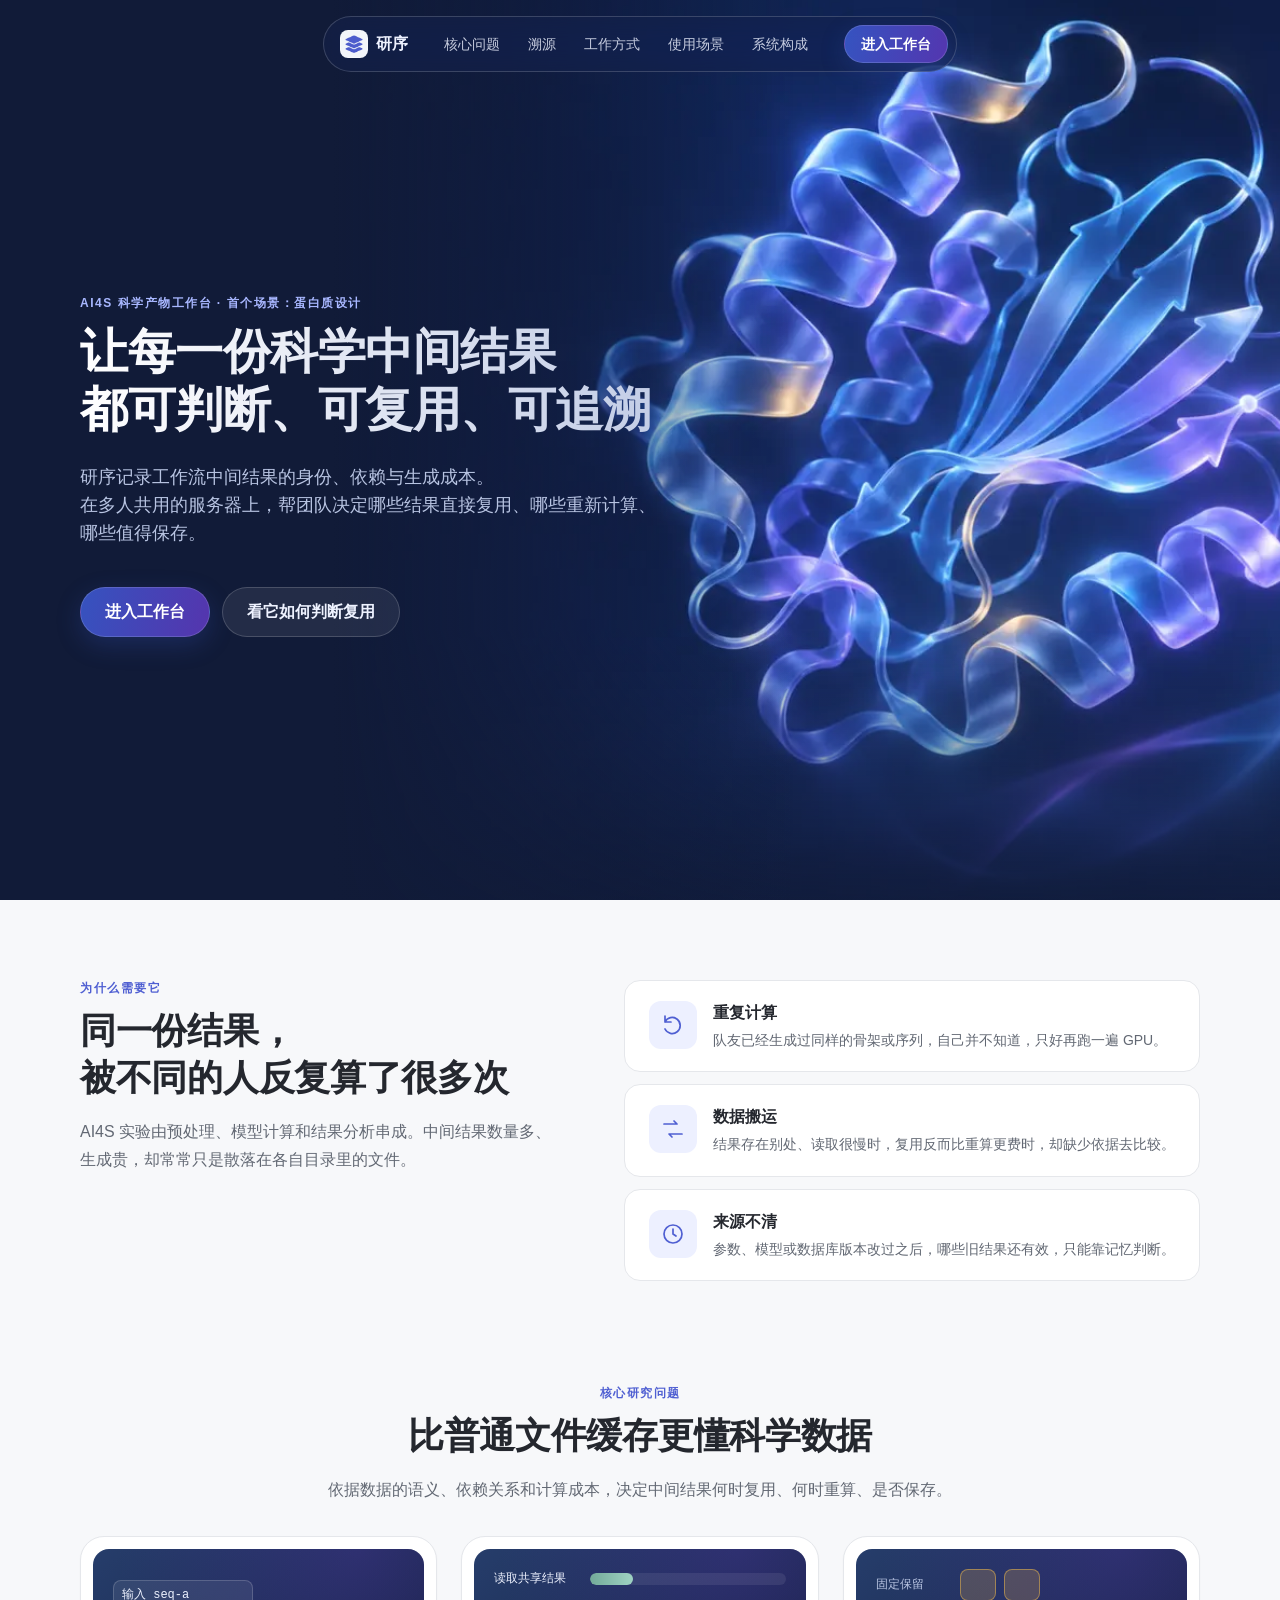
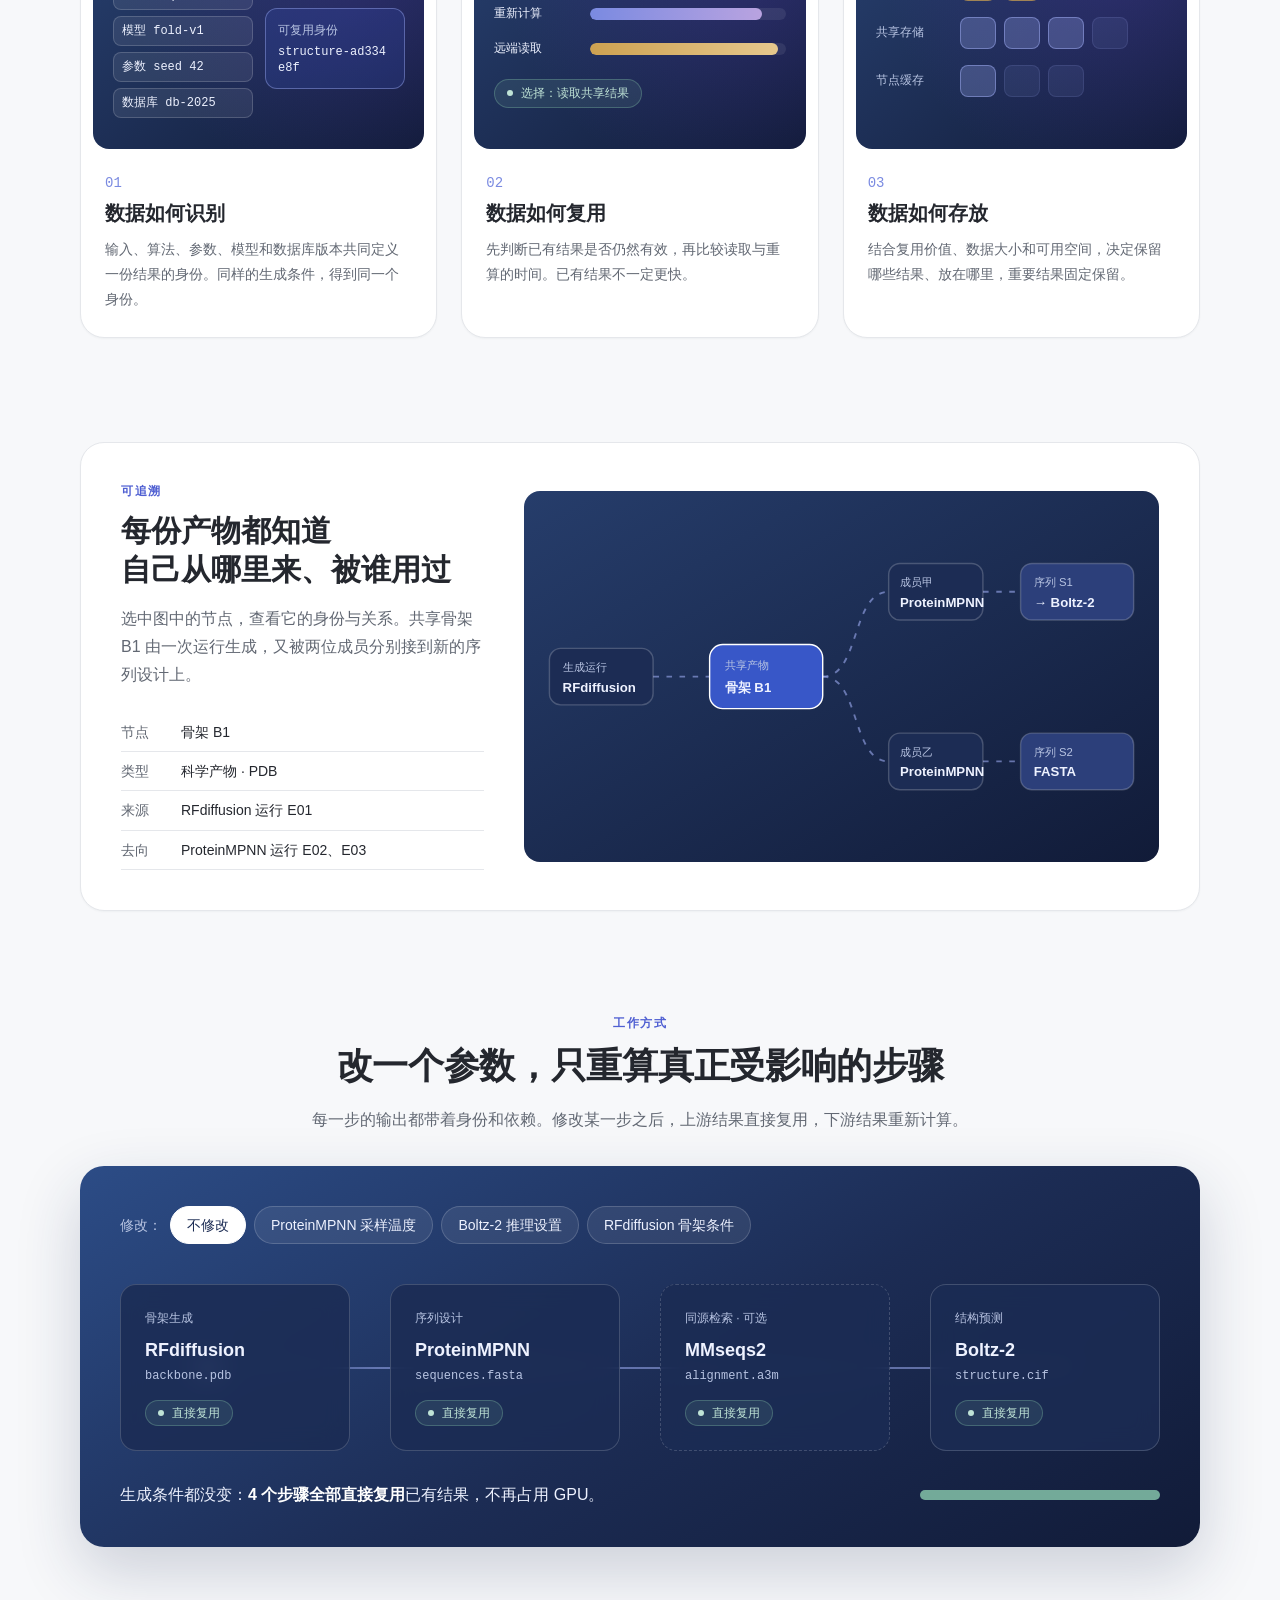
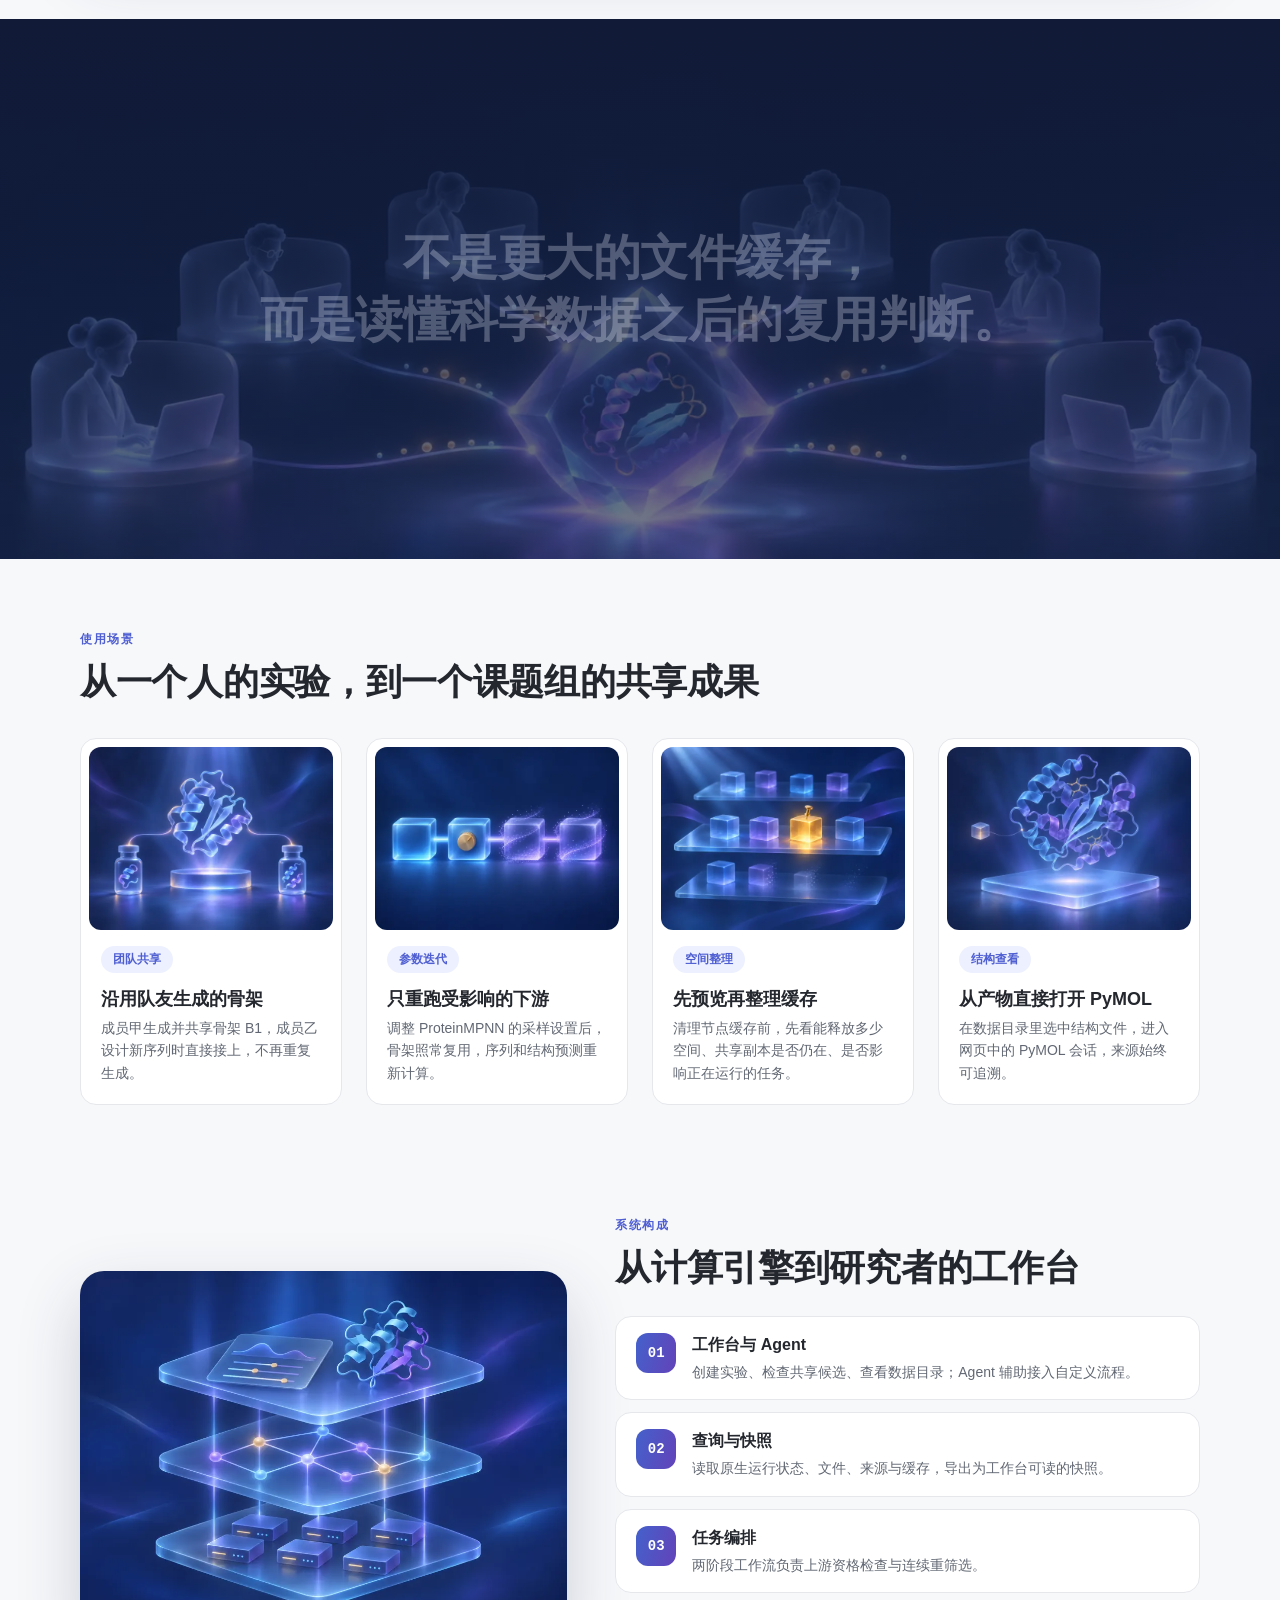
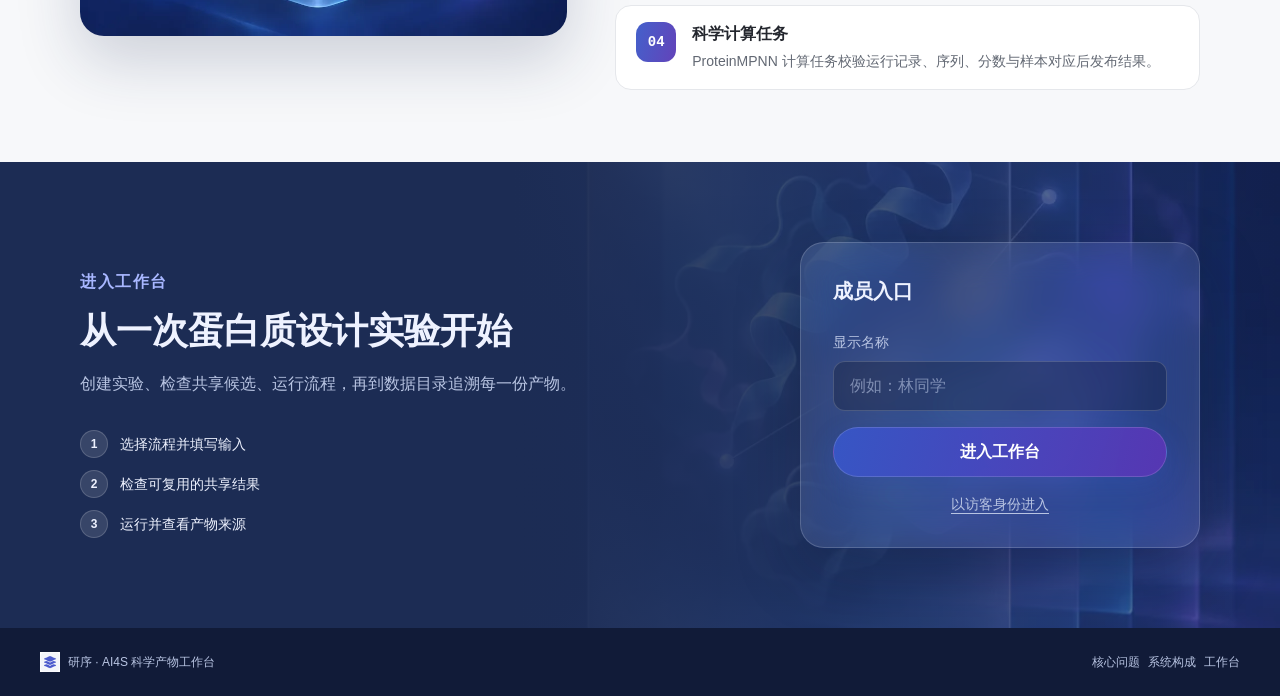
==== commit 11891f96: "feat(web): add project landing page with member entry The root page now introduces the project with " ====
--- a/web/demo/index.html
+++ b/web/demo/index.html
@@ -6,49 +6,276 @@
 <meta name="color-scheme" content="light">
 <link rel="icon" href="./assets/yanxu/favicon.ico" sizes="32x32">
 <link rel="apple-touch-icon" href="./assets/yanxu/yanxu-icon-180.png">
-<meta name="theme-color" content="#22283d">
-<title>研序 · AI4S 工作台</title>
-<meta name="description" content="研序 AI4S 工作台：管理科学产物的身份、依赖、共享与复用，首个场景为蛋白质设计。当前为模拟体验。">
-<meta property="og:title" content="研序 · AI4S 工作台">
-<meta property="og:description" content="管理科学产物的身份、依赖、共享与复用，首个场景为蛋白质设计。">
+<meta name="theme-color" content="#1c2c54">
+<title>研序 · AI4S 科学产物工作台</title>
+<meta name="description" content="研序记录 AI4S 工作流中间结果的身份、依赖与生成成本，帮助团队判断何时复用、何时重算、是否保存。首个场景为蛋白质设计。">
+<meta property="og:title" content="研序 · AI4S 科学产物工作台">
+<meta property="og:description" content="让每一份科学中间结果都可判断、可复用、可追溯。">
 <meta property="og:image" content="./assets/yanxu/og-image.jpg">
-<link rel="stylesheet" href="./assets/styles.css">
+<script>
+  // Old workbench links such as ./#/catalog keep working after the move.
+  const openWorkbenchRoute = () => {
+    if (location.hash.startsWith('#/')) location.replace('./workbench.html' + location.hash);
+  };
+  openWorkbenchRoute();
+  window.addEventListener('hashchange', openWorkbenchRoute);
+</script>
+<link rel="stylesheet" href="./assets/landing.css">
 </head>
 <body>
-<svg width="0" height="0" style="position:absolute" aria-hidden="true"><defs>
-<symbol id="i-grid" viewBox="0 0 24 24"><rect x="3" y="3" width="7" height="7" rx="1.5"/><rect x="14" y="3" width="7" height="7" rx="1.5"/><rect x="3" y="14" width="7" height="7" rx="1.5"/><rect x="14" y="14" width="7" height="7" rx="1.5"/></symbol>
-<symbol id="i-flow" viewBox="0 0 24 24"><rect x="3" y="9" width="5" height="6" rx="1"/><rect x="16" y="3" width="5" height="6" rx="1"/><rect x="16" y="15" width="5" height="6" rx="1"/><path d="M8 12h4V6h4M12 12v6h4"/></symbol>
-<symbol id="i-data" viewBox="0 0 24 24"><ellipse cx="12" cy="5" rx="8" ry="3"/><path d="M4 5v7c0 4 16 4 16 0V5M4 12v7c0 4 16 4 16 0"/></symbol>
-<symbol id="i-clock" viewBox="0 0 24 24"><circle cx="12" cy="12" r="9"/><path d="M12 7v5l3 2"/></symbol>
-<symbol id="i-tune" viewBox="0 0 24 24"><path d="M4 6h16M4 12h16M4 18h16"/><circle cx="8" cy="6" r="2" fill="currentColor" stroke="none"/><circle cx="16" cy="12" r="2" fill="currentColor" stroke="none"/><circle cx="10" cy="18" r="2" fill="currentColor" stroke="none"/></symbol>
-<symbol id="i-search" viewBox="0 0 24 24"><circle cx="10.5" cy="10.5" r="6.5"/><path d="m16 16 5 5"/></symbol>
-<symbol id="i-play" viewBox="0 0 24 24"><path d="m8 4 12 8-12 8Z"/></symbol>
-<symbol id="i-reset" viewBox="0 0 24 24"><path d="M4 9a8 8 0 1 1 0 7M4 3v6h6"/></symbol>
-<symbol id="i-check" viewBox="0 0 24 24"><path d="m5 12 4 4L19 6"/></symbol>
-<symbol id="i-atom" viewBox="0 0 24 24"><ellipse cx="12" cy="12" rx="10" ry="4" transform="rotate(45 12 12)"/><ellipse cx="12" cy="12" rx="10" ry="4" transform="rotate(-45 12 12)"/><circle cx="12" cy="12" r="1"/></symbol>
-<symbol id="i-file" viewBox="0 0 24 24"><path d="M13 3H5v18h14V9Zm0 0v6h6M8 13h8M8 17h6"/></symbol>
-<symbol id="i-code" viewBox="0 0 24 24"><path d="m8 7-5 5 5 5m8-10 5 5-5 5m-3-13-2 20"/></symbol>
-<symbol id="i-box" viewBox="0 0 24 24"><path d="m12 3 9 5v9l-9 5-9-5V8Zm0 9 9-4M12 12 3 8m9 4v10M7 5.8l9 5"/></symbol>
-<symbol id="i-arrow" viewBox="0 0 24 24"><path d="M4 12h16m-6-6 6 6-6 6"/></symbol>
-<symbol id="i-close" viewBox="0 0 24 24"><path d="m6 6 12 12M18 6 6 18"/></symbol>
-<symbol id="i-info" viewBox="0 0 24 24"><circle cx="12" cy="12" r="9"/><path d="M12 11v5M12 8h.01"/></symbol>
-<symbol id="i-download" viewBox="0 0 24 24"><path d="M12 3v12m-5-5 5 5 5-5M4 16v5h16v-5"/></symbol>
-</defs></svg>
-<aside class="sidebar" aria-label="主导航">
-  <div class="brand"><img class="brandmark" src="./assets/yanxu/yanxu-icon-180.png" alt="" width="36" height="36"><div><div class="brand-name">研序</div><div class="brand-sub">SCIENCE WORKBENCH</div></div></div>
-  <div class="project-switch"><div class="eyebrow">当前项目</div><div class="project-name"><svg class="icon"><use href="#i-atom"/></svg> 分子设计探索</div><div id="active-context" class="tiny" style="color:var(--gray-400);margin-top:8px">当前流程 · 蛋白质设计</div></div>
-  <div class="nav-label">WORKSPACE</div>
-  <nav><button class="nav-item active" data-nav="workflows"><svg class="icon"><use href="#i-flow"/></svg>工作流<span id="workflow-count" class="nav-count">02</span></button><button class="nav-item" data-nav="catalog"><svg class="icon"><use href="#i-data"/></svg>数据目录<span id="catalog-count" class="nav-count">5</span></button><button class="nav-item" data-nav="runs"><svg class="icon"><use href="#i-clock"/></svg>实验记录<span id="run-count" class="nav-count">0</span></button><button class="nav-item" data-nav="policy"><svg class="icon"><use href="#i-tune"/></svg>复用与存储</button><button class="nav-item" data-nav="tools"><svg class="icon"><use href="#i-box"/></svg>常用工具<span class="nav-count">02</span></button></nav>
-  <div class="sidebar-spacer"></div>
-  <div class="user"><div class="avatar">研</div><div><div class="user-name">示例研究者</div><div class="user-role">演示账户</div></div><button class="help-button" id="help-btn" aria-label="查看原型说明">?</button></div>
-</aside>
-<div class="shell"><header class="topbar"><div class="breadcrumbs">项目空间 <span>/</span> 分子设计探索 <span>/</span> <strong id="breadcrumb">工作流</strong></div><div class="top-right"><label class="search-box"><svg class="icon"><use href="#i-search"/></svg><input id="global-search" aria-label="搜索数据目录" placeholder="搜索中间数据…"><span class="kbd" title="按 / 聚焦搜索，回车查询">/</span></label></div></header><main id="main" class="main"><div class="panel empty" role="status">正在载入工作台…</div></main></div>
-<input type="file" id="state-import" accept=".json,application/json" hidden>
-<div id="toast" class="toast" role="status" aria-live="polite" hidden></div>
-<div id="modal" class="modal-backdrop" hidden><section class="modal" role="dialog" aria-modal="true" aria-labelledby="modal-title" tabindex="-1"><div class="panel-head"><div id="modal-title" class="panel-title"></div><button class="modal-close" aria-label="关闭弹窗"><svg class="icon"><use href="#i-close"/></svg></button></div><div id="modal-content" class="modal-content"></div></section></div>
-<script src="./assets/api.js" defer></script>
-<script src="./assets/reuse-canvas.js" defer></script>
-<script src="./assets/motion.js" defer></script>
-<script src="./assets/app.js" defer></script>
+<a class="skip-link" href="#main">跳到正文</a>
+
+<header class="site-nav" data-nav>
+  <a class="nav-brand" href="#top" aria-label="研序 项目首页">
+    <img src="./assets/yanxu/yanxu-icon-180.png" alt="" width="28" height="28">
+    <span>研序</span>
+  </a>
+  <nav class="nav-links" aria-label="页面目录">
+    <a href="#questions">核心问题</a>
+    <a href="#lineage">溯源</a>
+    <a href="#pipeline">工作方式</a>
+    <a href="#scenes">使用场景</a>
+    <a href="#system">系统构成</a>
+  </nav>
+  <a class="btn btn-primary btn-sm" href="#enter">进入工作台</a>
+  <button class="nav-toggle" type="button" aria-label="打开目录" aria-expanded="false" data-nav-toggle><span></span><span></span></button>
+</header>
+
+<main id="main">
+  <!-- Hero: the generated image carries the protein and data-flow story; copy sits on its quiet left side. -->
+  <section class="hero" id="top">
+    <div class="hero-media" data-parallax aria-hidden="true">
+      <img src="./assets/yanxu/landing-hero.webp" alt="" fetchpriority="high">
+    </div>
+    <div class="hero-veil" aria-hidden="true"></div>
+    <div class="hero-copy">
+      <p class="eyebrow">AI4S 科学产物工作台 · 首个场景：蛋白质设计</p>
+      <h1 class="hero-title">让每一份科学中间结果<br>都可判断、可复用、可追溯</h1>
+      <p class="hero-sub">研序记录工作流中间结果的身份、依赖与生成成本。<br>在多人共用的服务器上，帮团队决定哪些结果直接复用、哪些重新计算、<br>哪些值得保存。</p>
+      <div class="hero-actions">
+        <a class="btn btn-primary" href="#enter">进入工作台</a>
+        <a class="btn btn-glass" href="#pipeline">看它如何判断复用</a>
+      </div>
+    </div>
+  </section>
+
+  <!-- Problem: heading on the left, three costs stacked on the right. -->
+  <section class="section problem" id="problem">
+    <div class="split">
+      <div class="section-head reveal">
+        <p class="eyebrow">为什么需要它</p>
+        <h2>同一份结果，<br>被不同的人反复算了很多次</h2>
+        <p class="lead">AI4S 实验由预处理、模型计算和结果分析串成。中间结果数量多、生成贵，却常常只是散落在各自目录里的文件。</p>
+      </div>
+      <div class="pain-list">
+        <article class="pain reveal">
+          <span class="pain-icon" aria-hidden="true"><svg viewBox="0 0 24 24"><path d="M4 9a8 8 0 1 1 0 7M4 3v6h6"/></svg></span>
+          <div><h3>重复计算</h3><p>队友已经生成过同样的骨架或序列，自己并不知道，只好再跑一遍 GPU。</p></div>
+        </article>
+        <article class="pain reveal">
+          <span class="pain-icon" aria-hidden="true"><svg viewBox="0 0 24 24"><path d="M3 7h13l-3-3M21 17H8l3 3"/></svg></span>
+          <div><h3>数据搬运</h3><p>结果存在别处、读取很慢时，复用反而比重算更费时，却缺少依据去比较。</p></div>
+        </article>
+        <article class="pain reveal">
+          <span class="pain-icon" aria-hidden="true"><svg viewBox="0 0 24 24"><circle cx="12" cy="12" r="9"/><path d="M12 7v5l3 2"/></svg></span>
+          <div><h3>来源不清</h3><p>参数、模型或数据库版本改过之后，哪些旧结果还有效，只能靠记忆判断。</p></div>
+        </article>
+      </div>
+    </div>
+  </section>
+
+  <!-- Three research questions side by side, each with a small live illustration. -->
+  <section class="section questions" id="questions">
+    <div class="section-head center reveal">
+      <p class="eyebrow">核心研究问题</p>
+      <h2>比普通文件缓存更懂科学数据</h2>
+      <p class="lead">依据数据的语义、依赖关系和计算成本，决定中间结果何时复用、何时重算、是否保存。</p>
+    </div>
+    <div class="question-grid">
+      <article class="question reveal">
+        <div class="visual visual-identity" aria-hidden="true">
+          <div class="id-parts">
+            <span style="--i:0">输入 seq-a</span>
+            <span style="--i:1">模型 fold-v1</span>
+            <span style="--i:2">参数 seed 42</span>
+            <span style="--i:3">数据库 db-2025</span>
+          </div>
+          <div class="id-result"><small>可复用身份</small><strong>structure-ad334e8f</strong></div>
+        </div>
+        <span class="question-index">01</span>
+        <h3>数据如何识别</h3>
+        <p>输入、算法、参数、模型和数据库版本共同定义一份结果的身份。同样的生成条件，得到同一个身份。</p>
+      </article>
+      <article class="question reveal">
+        <div class="visual visual-compare" aria-hidden="true">
+          <div class="bar-row"><span>读取共享结果</span><div class="bar"><i style="--w:22%"></i></div></div>
+          <div class="bar-row"><span>重新计算</span><div class="bar"><i class="slow" style="--w:88%"></i></div></div>
+          <div class="bar-row"><span>远端读取</span><div class="bar"><i class="warn" style="--w:96%"></i></div></div>
+          <div class="verdict"><span class="verdict-dot"></span>选择：读取共享结果</div>
+        </div>
+        <span class="question-index">02</span>
+        <h3>数据如何复用</h3>
+        <p>先判断已有结果是否仍然有效，再比较读取与重算的时间。已有结果不一定更快。</p>
+      </article>
+      <article class="question reveal">
+        <div class="visual visual-storage" aria-hidden="true">
+          <div class="tier"><span>固定保留</span><div class="blocks"><i class="pin"></i><i class="pin"></i></div></div>
+          <div class="tier"><span>共享存储</span><div class="blocks"><i></i><i></i><i></i><i class="fade"></i></div></div>
+          <div class="tier"><span>节点缓存</span><div class="blocks"><i></i><i class="fade"></i><i class="fade"></i></div></div>
+        </div>
+        <span class="question-index">03</span>
+        <h3>数据如何存放</h3>
+        <p>结合复用价值、数据大小和可用空间，决定保留哪些结果、放在哪里，重要结果固定保留。</p>
+      </article>
+    </div>
+  </section>
+
+  <!-- Lineage: one shared artifact, its origin and the two runs that reuse it. -->
+  <section class="section lineage" id="lineage">
+    <div class="lineage-card reveal">
+      <div class="lineage-copy">
+        <p class="eyebrow">可追溯</p>
+        <h2>每份产物都知道<br>自己从哪里来、被谁用过</h2>
+        <p class="lead">选中图中的节点，查看它的身份与关系。共享骨架 B1 由一次运行生成，又被两位成员分别接到新的序列设计上。</p>
+        <dl class="lineage-detail" data-lineage-detail>
+          <div><dt>节点</dt><dd data-field="title">骨架 B1</dd></div>
+          <div><dt>类型</dt><dd data-field="kind">科学产物 · PDB</dd></div>
+          <div><dt>来源</dt><dd data-field="from">RFdiffusion 运行 E01</dd></div>
+          <div><dt>去向</dt><dd data-field="to">ProteinMPNN 运行 E02、E03</dd></div>
+        </dl>
+      </div>
+      <div class="lineage-graph">
+        <svg viewBox="0 0 640 360" role="img" aria-label="产物关系图：RFdiffusion 生成骨架 B1，B1 被两次 ProteinMPNN 运行复用，分别得到序列 S1、S2">
+          <g class="edges">
+            <path d="M120 180 C150 180 150 180 180 180"/>
+            <path d="M300 180 C340 180 330 90 370 90"/>
+            <path d="M300 180 C340 180 330 270 370 270"/>
+            <path d="M470 90 C490 90 490 90 510 90"/>
+            <path d="M470 270 C490 270 490 270 510 270"/>
+          </g>
+          <g class="nodes">
+            <g class="node run" data-node="e01" tabindex="0" style="--i:0"><rect x="10" y="150" width="110" height="60" rx="12"/><text x="24" y="174" class="k">生成运行</text><text x="24" y="196">RFdiffusion</text></g>
+            <g class="node asset is-selected" data-node="b1" tabindex="0" style="--i:1"><rect x="180" y="146" width="120" height="68" rx="14"/><text x="196" y="172" class="k">共享产物</text><text x="196" y="196">骨架 B1</text></g>
+            <g class="node run" data-node="e02" tabindex="0" style="--i:2"><rect x="370" y="60" width="100" height="60" rx="12"/><text x="382" y="84" class="k">成员甲</text><text x="382" y="106">ProteinMPNN</text></g>
+            <g class="node run" data-node="e03" tabindex="0" style="--i:2"><rect x="370" y="240" width="100" height="60" rx="12"/><text x="382" y="264" class="k">成员乙</text><text x="382" y="286">ProteinMPNN</text></g>
+            <g class="node asset" data-node="s1" tabindex="0" style="--i:3"><rect x="510" y="60" width="120" height="60" rx="12"/><text x="524" y="84" class="k">序列 S1</text><text x="524" y="106">→ Boltz-2</text></g>
+            <g class="node asset" data-node="s2" tabindex="0" style="--i:3"><rect x="510" y="240" width="120" height="60" rx="12"/><text x="524" y="264" class="k">序列 S2</text><text x="524" y="286">FASTA</text></g>
+          </g>
+        </svg>
+      </div>
+    </div>
+  </section>
+
+  <!-- Pipeline: interactive explanation of what is reused after one change. -->
+  <section class="section pipeline-section" id="pipeline">
+    <div class="section-head center reveal">
+      <p class="eyebrow">工作方式</p>
+      <h2>改一个参数，只重算真正受影响的步骤</h2>
+      <p class="lead">每一步的输出都带着身份和依赖。修改某一步之后，上游结果直接复用，下游结果重新计算。</p>
+    </div>
+    <div class="pipeline-card reveal">
+      <div class="pipeline-controls" role="group" aria-label="选择要修改的步骤">
+        <span>修改：</span>
+        <button type="button" class="chip" data-change="none" aria-pressed="true">不修改</button>
+        <button type="button" class="chip" data-change="1" aria-pressed="false">ProteinMPNN 采样温度</button>
+        <button type="button" class="chip" data-change="3" aria-pressed="false">Boltz-2 推理设置</button>
+        <button type="button" class="chip" data-change="0" aria-pressed="false">RFdiffusion 骨架条件</button>
+      </div>
+      <ol class="pipeline" data-pipeline>
+        <li class="stage" data-stage="0"><span class="stage-kind">骨架生成</span><strong>RFdiffusion</strong><small>backbone.pdb</small><em class="stage-state"></em></li>
+        <li class="stage" data-stage="1"><span class="stage-kind">序列设计</span><strong>ProteinMPNN</strong><small>sequences.fasta</small><em class="stage-state"></em></li>
+        <li class="stage optional" data-stage="2"><span class="stage-kind">同源检索 · 可选</span><strong>MMseqs2</strong><small>alignment.a3m</small><em class="stage-state"></em></li>
+        <li class="stage" data-stage="3"><span class="stage-kind">结构预测</span><strong>Boltz-2</strong><small>structure.cif</small><em class="stage-state"></em></li>
+      </ol>
+      <div class="pipeline-foot">
+        <p class="pipeline-summary" data-summary aria-live="polite"></p>
+        <div class="pipeline-meter" aria-hidden="true"><span data-meter-reuse></span><span data-meter-compute></span></div>
+      </div>
+    </div>
+  </section>
+
+  <!-- Tagline reveal over the shared-network image. -->
+  <section class="tagline" aria-label="项目主张">
+    <div class="tagline-media" aria-hidden="true"><img src="./assets/yanxu/landing-network.webp" alt="" loading="lazy"></div>
+    <p class="tagline-text" data-words>不是更大的文件缓存，<br>而是读懂科学数据之后的复用判断。</p>
+  </section>
+
+  <!-- Scenarios with generated illustrations. -->
+  <section class="section scenes" id="scenes">
+    <div class="section-head reveal">
+      <p class="eyebrow">使用场景</p>
+      <h2>从一个人的实验，到一个课题组的共享成果</h2>
+    </div>
+    <div class="scene-grid">
+      <article class="scene reveal">
+        <img src="./assets/yanxu/scene-share.webp" alt="一份共享骨架分出两条光路，连接到两份新序列" loading="lazy">
+        <div class="scene-copy"><span class="scene-tag">团队共享</span><h3>沿用队友生成的骨架</h3><p>成员甲生成并共享骨架 B1，成员乙设计新序列时直接接上，不再重复生成。</p></div>
+      </article>
+      <article class="scene reveal">
+        <img src="./assets/yanxu/scene-iterate.webp" alt="四个相连的玻璃块，前两块保持，后两块重新生成" loading="lazy">
+        <div class="scene-copy"><span class="scene-tag">参数迭代</span><h3>只重跑受影响的下游</h3><p>调整 ProteinMPNN 的采样设置后，骨架照常复用，序列和结构预测重新计算。</p></div>
+      </article>
+      <article class="scene reveal">
+        <img src="./assets/yanxu/scene-storage.webp" alt="分层玻璃架上的数据块，部分淡出，固定的一块保持明亮" loading="lazy">
+        <div class="scene-copy"><span class="scene-tag">空间整理</span><h3>先预览再整理缓存</h3><p>清理节点缓存前，先看能释放多少空间、共享副本是否仍在、是否影响正在运行的任务。</p></div>
+      </article>
+      <article class="scene reveal">
+        <img src="./assets/yanxu/scene-structure.webp" alt="悬浮在发光平板上的蛋白质结构，并连回一个数据块" loading="lazy">
+        <div class="scene-copy"><span class="scene-tag">结构查看</span><h3>从产物直接打开 PyMOL</h3><p>在数据目录里选中结构文件，进入网页中的 PyMOL 会话，来源始终可追溯。</p></div>
+      </article>
+    </div>
+  </section>
+
+  <!-- System layers: from compute engine to the workbench. -->
+  <section class="section system" id="system">
+    <div class="system-card">
+      <div class="system-media reveal" aria-hidden="true"><img src="./assets/yanxu/landing-architecture.webp" alt="" loading="lazy"></div>
+      <div class="system-copy">
+        <div class="section-head reveal">
+          <p class="eyebrow">系统构成</p>
+          <h2>从计算引擎到研究者的工作台</h2>
+        </div>
+        <ol class="layers">
+          <li class="layer reveal"><span class="layer-index">01</span><div><h3>工作台与 Agent</h3><p>创建实验、检查共享候选、查看数据目录；Agent 辅助接入自定义流程。</p></div></li>
+          <li class="layer reveal"><span class="layer-index">02</span><div><h3>查询与快照</h3><p>读取原生运行状态、文件、来源与缓存，导出为工作台可读的快照。</p></div></li>
+          <li class="layer reveal"><span class="layer-index">03</span><div><h3>任务编排</h3><p>两阶段工作流负责上游资格检查与连续重筛选。</p></div></li>
+          <li class="layer reveal"><span class="layer-index">04</span><div><h3>科学计算任务</h3><p>ProteinMPNN 计算任务校验运行记录、序列、分数与样本对应后发布结果。</p></div></li>
+        </ol>
+      </div>
+    </div>
+  </section>
+
+  <!-- Entry: display name only, kept in this browser. -->
+  <section class="enter" id="enter">
+    <div class="enter-media" aria-hidden="true"><img src="./assets/yanxu/landing-login.webp" alt="" loading="lazy"></div>
+    <div class="enter-copy reveal">
+      <p class="eyebrow">进入工作台</p>
+      <h2>从一次蛋白质设计实验开始</h2>
+      <p>创建实验、检查共享候选、运行流程，再到数据目录追溯每一份产物。</p>
+      <ul class="enter-steps">
+        <li><span>1</span>选择流程并填写输入</li>
+        <li><span>2</span>检查可复用的共享结果</li>
+        <li><span>3</span>运行并查看产物来源</li>
+      </ul>
+    </div>
+    <form class="enter-card reveal" data-enter-form novalidate>
+      <h3>成员入口</h3>
+      <label class="field" for="member">
+        <span>显示名称</span>
+        <input id="member" name="member" autocomplete="nickname" maxlength="24" placeholder="例如：林同学">
+      </label>
+      <p class="field-error" data-enter-error role="alert" hidden></p>
+      <button class="btn btn-primary btn-block" type="submit">进入工作台</button>
+      <a class="guest-link" href="./workbench.html" data-guest>以访客身份进入</a>
+    </form>
+  </section>
+</main>
+
+<footer class="site-footer">
+  <div><img src="./assets/yanxu/yanxu-icon-32.png" alt="" width="20" height="20"> 研序 · AI4S 科学产物工作台</div>
+  <div class="footer-links"><a href="#questions">核心问题</a><a href="#system">系统构成</a><a href="./workbench.html">工作台</a></div>
+</footer>
+
+<script src="./assets/landing.js" defer></script>
 </body>
 </html>
--- a/web/demo/assets/landing.css
+++ b/web/demo/assets/landing.css
@@ -0,0 +1,1455 @@
+/*
+ * Project entry page. Colors follow the workbench blue glass scheme (styles.css);
+ * spacing, type and radius use the same scale. Only this page loads this file.
+ */
+:root {
+  --navy-950:#111b38;
+  --navy-900:#1c2c54;
+  --navy-800:#263d6b;
+  --navy-700:#2c4c86;
+  --ink:#24272e;
+  --muted:#626873;
+  --line:#e5e7eb;
+  --paper:#ffffff;
+  --bg:#f7f8fa;
+  --accent-50:#edf0ff;
+  --accent-100:#dfe4fb;
+  --accent-300:#a8b7ff;
+  --accent-400:#7a8ae1;
+  --accent-500:#4f5fd2;
+  --violet-300:#b9a3e0;
+  --sand-300:#cda151;
+  --green-300:#73aa99;
+  --green-500:#448577;
+  --red-500:#b95668;
+  --on-dark:#eef2ff;
+  --on-dark-muted:#b8c4e2;
+  --primary-background:linear-gradient(105deg,#3857c8f0 0%,#5937b5f0 100%);
+  --primary-hover:linear-gradient(105deg,#304bb8f5 0%,#4d2da6f5 100%);
+  --glass:#ffffff14;
+  --glass-strong:#ffffff1f;
+  --glass-border:#ffffff2b;
+  --font-sans:-apple-system,BlinkMacSystemFont,"Segoe UI","PingFang SC","Microsoft YaHei",sans-serif;
+  --font-mono:ui-monospace,SFMono-Regular,Consolas,monospace;
+  --ease-out:cubic-bezier(0.22,1,0.36,1);
+  --radius-lg:8px;
+  --radius-xl:12px;
+  --radius-2xl:16px;
+  --radius-3xl:24px;
+  --radius-full:999px;
+  --shadow-md:0 8px 24px #24272e12,0 2px 6px #24272e0a
+}
+* {
+  box-sizing:border-box
+}
+html {
+  scroll-behavior:smooth
+}
+body {
+  margin:0;
+  font:14px/1.6 var(--font-sans);
+  color:var(--ink);
+  background:var(--bg);
+  -webkit-font-smoothing:antialiased
+}
+img {
+  display:block;
+  max-width:100%
+}
+a {
+  color:inherit
+}
+h1,h2,h3 {
+  margin:0;
+  font-weight:600;
+  text-wrap:balance
+}
+p {
+  margin:0;
+  text-wrap:pretty
+}
+:focus-visible {
+  outline:3px solid var(--accent-300);
+  outline-offset:3px
+}
+.skip-link {
+  position:fixed;
+  left:16px;
+  top:-48px;
+  z-index:50;
+  padding:8px 12px;
+  border-radius:var(--radius-lg);
+  background:var(--paper);
+  color:var(--ink)
+}
+.skip-link:focus {
+  top:16px
+}
+.eyebrow {
+  font-size:12px;
+  line-height:16px;
+  font-weight:600;
+  letter-spacing:1.5px;
+  color:var(--accent-500);
+  margin-bottom:12px
+}
+
+/* Buttons */
+.btn {
+  display:inline-flex;
+  align-items:center;
+  justify-content:center;
+  gap:8px;
+  padding:12px 24px;
+  border-radius:var(--radius-full);
+  font:600 16px/24px var(--font-sans);
+  text-decoration:none;
+  border:1px solid transparent;
+  cursor:pointer;
+  transition:transform 300ms var(--ease-out),background 300ms var(--ease-out),box-shadow 300ms var(--ease-out)
+}
+.btn:hover {
+  transform:translateY(-1px)
+}
+.btn:active {
+  transform:scale(.98)
+}
+.btn-sm {
+  padding:8px 16px;
+  font-size:14px;
+  line-height:20px
+}
+.btn-primary {
+  color:#fff;
+  background:var(--primary-background);
+  border-color:#ffffff26;
+  box-shadow:0 8px 24px #3857c840
+}
+.btn-primary:hover {
+  background:var(--primary-hover);
+  box-shadow:0 12px 32px #3857c855
+}
+.btn-glass {
+  color:var(--on-dark);
+  background:var(--glass);
+  border-color:var(--glass-border);
+  backdrop-filter:blur(12px);
+  -webkit-backdrop-filter:blur(12px)
+}
+.btn-glass:hover {
+  background:var(--glass-strong)
+}
+.btn-block {
+  width:100%
+}
+
+/* Floating navigation */
+.site-nav {
+  position:fixed;
+  top:16px;
+  left:50%;
+  z-index:20;
+  display:flex;
+  align-items:center;
+  gap:24px;
+  padding:8px 8px 8px 16px;
+  border-radius:var(--radius-full);
+  background:#16224699;
+  border:1px solid var(--glass-border);
+  backdrop-filter:blur(16px) saturate(140%);
+  -webkit-backdrop-filter:blur(16px) saturate(140%);
+  color:var(--on-dark);
+  transform:translateX(-50%);
+  transition:background 300ms var(--ease-out),box-shadow 300ms var(--ease-out)
+}
+.site-nav.is-light {
+  background:#ffffffcc;
+  color:var(--ink);
+  border-color:#d9dde3aa;
+  box-shadow:var(--shadow-md)
+}
+.nav-brand {
+  display:flex;
+  align-items:center;
+  gap:8px;
+  font-weight:600;
+  font-size:16px;
+  text-decoration:none
+}
+.nav-brand img {
+  border-radius:var(--radius-lg)
+}
+.nav-links {
+  display:flex;
+  gap:4px
+}
+.nav-links a {
+  padding:4px 12px;
+  border-radius:var(--radius-full);
+  font-size:14px;
+  text-decoration:none;
+  opacity:.82;
+  transition:opacity 300ms var(--ease-out),background 300ms var(--ease-out)
+}
+.nav-links a:hover,.nav-links a[aria-current] {
+  opacity:1;
+  background:#ffffff1a
+}
+.site-nav.is-light .nav-links a:hover,.site-nav.is-light .nav-links a[aria-current] {
+  background:var(--accent-50)
+}
+.nav-toggle {
+  display:none;
+  width:40px;
+  height:40px;
+  border:0;
+  border-radius:var(--radius-full);
+  background:transparent;
+  color:inherit;
+  position:relative;
+  cursor:pointer
+}
+.nav-toggle span {
+  position:absolute;
+  left:12px;
+  right:12px;
+  height:2px;
+  border-radius:2px;
+  background:currentColor;
+  transition:transform 500ms var(--ease-out)
+}
+.nav-toggle span:first-child {
+  transform:translateY(-4px)
+}
+.nav-toggle span:last-child {
+  transform:translateY(4px)
+}
+.nav-toggle[aria-expanded="true"] span:first-child {
+  transform:rotate(45deg)
+}
+.nav-toggle[aria-expanded="true"] span:last-child {
+  transform:rotate(-45deg)
+}
+
+/* Hero */
+.hero {
+  position:relative;
+  min-height:100svh;
+  display:flex;
+  flex-direction:column;
+  justify-content:center;
+  overflow:hidden;
+  background:var(--navy-900);
+  color:var(--on-dark)
+}
+.hero-media {
+  position:absolute;
+  inset:-4% -4% -4% 26%;
+  will-change:transform
+}
+.hero-media img {
+  width:100%;
+  height:100%;
+  object-fit:cover;
+  object-position:40% 50%;
+  animation:hero-drift 24s var(--ease-out) infinite alternate
+}
+@keyframes hero-drift {
+  from {
+    transform:scale(1.04)
+  }
+  to {
+    transform:scale(1.1) translateX(-1.5%)
+  }
+}
+.hero-veil {
+  position:absolute;
+  inset:0;
+  background:linear-gradient(90deg,#111b38 0%,#111b38 26%,#111b38b3 40%,#111b3800 62%),linear-gradient(0deg,#111b38cc 0%,#111b3800 30%)
+}
+.hero-copy {
+  position:relative;
+  width:min(1200px,100%);
+  margin:0 auto;
+  padding:128px 40px 96px
+}
+.hero .eyebrow {
+  color:var(--accent-300)
+}
+.hero-title {
+  max-width:680px;
+  font-size:48px;
+  line-height:1.2;
+  letter-spacing:-.5px;
+  background:linear-gradient(90deg,#ffffff,#b8c4e2);
+  -webkit-background-clip:text;
+  background-clip:text;
+  color:transparent
+}
+.hero-sub {
+  max-width:640px;
+  margin-top:24px;
+  font-size:18px;
+  line-height:28px;
+  color:var(--on-dark-muted)
+}
+.hero-actions {
+  display:flex;
+  flex-wrap:wrap;
+  gap:12px;
+  margin-top:40px
+}
+.dot {
+  width:8px;
+  height:8px;
+  border-radius:50%;
+  flex:none
+}
+.dot-real {
+  background:var(--green-300);
+  box-shadow:0 0 0 4px #73aa9933
+}
+.dot-sim {
+  background:var(--accent-300);
+  box-shadow:0 0 0 4px #a8b7ff33
+}
+.hero-copy>* {
+  opacity:0;
+  transform:translateY(24px);
+  animation:rise 800ms var(--ease-out) forwards
+}
+.hero-copy>:nth-child(2) {
+  animation-delay:80ms
+}
+.hero-copy>:nth-child(3) {
+  animation-delay:160ms
+}
+.hero-copy>:nth-child(4) {
+  animation-delay:240ms
+}
+.hero-copy>:nth-child(5) {
+  animation-delay:320ms
+}
+@keyframes rise {
+  to {
+    opacity:1;
+    transform:none
+  }
+}
+
+/* Sections */
+.section {
+  width:min(1200px,100%);
+  margin:0 auto;
+  padding:72px 40px
+}
+.section-head {
+  max-width:720px;
+  margin-bottom:32px
+}
+.section-head.center {
+  margin-left:auto;
+  margin-right:auto;
+  text-align:center
+}
+.section-head h2 {
+  font-size:36px;
+  line-height:1.3;
+  letter-spacing:-.3px
+}
+.lead {
+  margin-top:16px;
+  font-size:16px;
+  line-height:28px;
+  color:var(--muted)
+}
+.reveal {
+  opacity:0;
+  transform:translateY(32px);
+  transition:opacity 700ms var(--ease-out),transform 700ms var(--ease-out);
+  transition-delay:var(--delay,0ms)
+}
+.reveal.is-visible {
+  opacity:1;
+  transform:none
+}
+
+/* Problem: heading left, three costs stacked right */
+.problem {
+  padding-top:80px
+}
+.split {
+  display:grid;
+  grid-template-columns:minmax(0,5fr) minmax(0,6fr);
+  gap:64px;
+  align-items:start
+}
+.split .section-head {
+  margin-bottom:0;
+  position:sticky;
+  top:96px
+}
+.pain-list {
+  display:grid;
+  gap:12px
+}
+.pain {
+  display:grid;
+  grid-template-columns:48px minmax(0,1fr);
+  gap:16px;
+  padding:20px 24px;
+  border-radius:var(--radius-2xl);
+  background:var(--paper);
+  border:1px solid var(--line);
+  transition:transform 500ms var(--ease-out),box-shadow 500ms var(--ease-out)
+}
+.pain:hover {
+  transform:translateX(4px);
+  box-shadow:var(--shadow-md)
+}
+.pain h3 {
+  font-size:16px;
+  line-height:24px;
+  margin-bottom:4px
+}
+.pain p {
+  color:var(--muted)
+}
+.pain-icon {
+  display:grid;
+  place-items:center;
+  width:48px;
+  height:48px;
+  border-radius:var(--radius-xl);
+  background:var(--accent-50);
+  color:var(--accent-500)
+}
+.pain-icon svg {
+  width:24px;
+  height:24px;
+  fill:none;
+  stroke:currentColor;
+  stroke-width:1.7;
+  stroke-linecap:round;
+  stroke-linejoin:round
+}
+
+/* Research questions: three cards, live visual on top */
+.questions {
+  padding-top:32px
+}
+.question-grid {
+  display:grid;
+  grid-template-columns:repeat(3,minmax(0,1fr));
+  gap:24px
+}
+.question {
+  padding:12px 12px 24px;
+  border-radius:var(--radius-3xl);
+  background:var(--paper);
+  border:1px solid var(--line);
+  box-shadow:0 1px 2px #24272e0a;
+  transition:transform 500ms var(--ease-out),box-shadow 500ms var(--ease-out)
+}
+.question:hover {
+  transform:translateY(-4px);
+  box-shadow:var(--shadow-md)
+}
+.question>:not(.visual) {
+  margin-left:12px;
+  margin-right:12px
+}
+.question-index {
+  display:block;
+  margin-top:24px;
+  font:500 14px/20px var(--font-mono);
+  color:var(--accent-400)
+}
+.question h3 {
+  font-size:20px;
+  margin:4px 0 8px
+}
+.question p {
+  color:var(--muted);
+  line-height:1.8
+}
+.visual {
+  position:relative;
+  height:200px;
+  padding:20px;
+  border-radius:var(--radius-2xl);
+  background:linear-gradient(140deg,var(--navy-800),var(--navy-950));
+  color:var(--on-dark);
+  overflow:hidden
+}
+.visual:before {
+  content:"";
+  position:absolute;
+  inset:0;
+  background:radial-gradient(400px circle at 80% 0%,#5937b54d,transparent 60%);
+  pointer-events:none
+}
+.visual>* {
+  position:relative
+}
+
+/* 01 identity: parts fly in and settle into one key */
+.visual-identity {
+  display:grid;
+  grid-template-columns:minmax(0,1fr) minmax(0,1fr);
+  align-items:center;
+  gap:12px
+}
+.id-parts {
+  display:grid;
+  gap:6px
+}
+.id-parts span {
+  padding:6px 8px;
+  border-radius:var(--radius-lg);
+  background:var(--glass);
+  border:1px solid var(--glass-border);
+  font:12px/16px var(--font-mono);
+  opacity:0;
+  transform:translateX(-16px)
+}
+.is-visible .id-parts span {
+  animation:slide-in 600ms var(--ease-out) forwards;
+  animation-delay:calc(var(--i) * 120ms + 200ms)
+}
+@keyframes slide-in {
+  to {
+    opacity:1;
+    transform:none
+  }
+}
+.id-result {
+  padding:12px;
+  border-radius:var(--radius-xl);
+  background:#3857c833;
+  border:1px solid #a8b7ff66;
+  opacity:0;
+  transform:scale(.94)
+}
+.is-visible .id-result {
+  animation:settle 700ms var(--ease-out) 900ms forwards
+}
+@keyframes settle {
+  to {
+    opacity:1;
+    transform:none
+  }
+}
+.id-result small {
+  display:block;
+  font-size:12px;
+  color:var(--on-dark-muted)
+}
+.id-result strong {
+  display:block;
+  margin-top:4px;
+  font:500 12px/16px var(--font-mono);
+  word-break:break-all
+}
+
+/* 02 compare: bars grow to their share */
+.bar-row {
+  display:grid;
+  grid-template-columns:84px minmax(0,1fr);
+  gap:12px;
+  align-items:center;
+  margin-bottom:16px;
+  font-size:12px
+}
+.bar-row b {
+  font-weight:500;
+  color:var(--on-dark-muted)
+}
+.bar {
+  height:12px;
+  border-radius:var(--radius-full);
+  background:#ffffff14;
+  overflow:hidden
+}
+.bar i {
+  display:block;
+  height:100%;
+  width:var(--w);
+  border-radius:inherit;
+  background:linear-gradient(90deg,var(--green-300),#9fd3c3);
+  transform:scaleX(0);
+  transform-origin:left;
+  transition:transform 1200ms var(--ease-out) 200ms
+}
+.bar i.slow {
+  background:linear-gradient(90deg,var(--accent-400),var(--violet-300))
+}
+.bar i.warn {
+  background:linear-gradient(90deg,var(--sand-300),#e6c88d)
+}
+.is-visible .bar i {
+  transform:scaleX(1)
+}
+
+/* 03 storage tiers */
+.tier {
+  display:grid;
+  grid-template-columns:72px minmax(0,1fr);
+  gap:12px;
+  align-items:center;
+  margin-bottom:16px;
+  font-size:12px;
+  color:var(--on-dark-muted)
+}
+.blocks {
+  display:flex;
+  gap:8px
+}
+.blocks i {
+  width:36px;
+  height:32px;
+  border-radius:var(--radius-lg);
+  background:#a8b7ff40;
+  border:1px solid #a8b7ff73;
+  transform:translateY(8px);
+  opacity:0;
+  transition:opacity 600ms var(--ease-out),transform 600ms var(--ease-out)
+}
+.blocks i.pin {
+  background:#cda15140;
+  border-color:#cda151a6
+}
+.is-visible .blocks i {
+  opacity:1;
+  transform:none
+}
+.is-visible .blocks i.fade {
+  opacity:.35
+}
+.tier:nth-child(2) .blocks i {
+  transition-delay:150ms
+}
+.tier:nth-child(3) .blocks i {
+  transition-delay:300ms
+}
+
+/* Pipeline: the main interactive explanation */
+.pipeline-section {
+  padding-top:32px
+}
+.pipeline-card {
+  padding:40px;
+  border-radius:var(--radius-3xl);
+  background:linear-gradient(150deg,var(--navy-700) 0%,var(--navy-900) 55%,var(--navy-950) 100%);
+  color:var(--on-dark);
+  box-shadow:0 24px 64px #1c2c5433;
+  overflow:hidden;
+  position:relative
+}
+.pipeline-controls {
+  display:flex;
+  flex-wrap:wrap;
+  align-items:center;
+  gap:8px;
+  margin-bottom:40px;
+  font-size:14px;
+  color:var(--on-dark-muted)
+}
+.chip {
+  padding:8px 16px;
+  border-radius:var(--radius-full);
+  border:1px solid var(--glass-border);
+  background:var(--glass);
+  color:var(--on-dark);
+  font:500 14px/20px var(--font-sans);
+  cursor:pointer;
+  transition:background 300ms var(--ease-out),border-color 300ms var(--ease-out),transform 300ms var(--ease-out)
+}
+.chip:hover {
+  background:var(--glass-strong)
+}
+.chip:active {
+  transform:scale(.98)
+}
+.chip[aria-pressed="true"] {
+  background:#ffffff;
+  color:var(--navy-900);
+  border-color:#ffffff
+}
+.pipeline {
+  display:grid;
+  grid-template-columns:repeat(4,minmax(0,1fr));
+  gap:40px;
+  margin:0;
+  padding:0;
+  list-style:none;
+  position:relative
+}
+/* The rail between stages carries moving light, read as data flowing downstream. */
+.pipeline:before {
+  content:"";
+  position:absolute;
+  top:50%;
+  left:8%;
+  right:8%;
+  height:2px;
+  background:linear-gradient(90deg,#a8b7ff00,#a8b7ff80 10%,#a8b7ff80 90%,#a8b7ff00);
+  background-size:200% 100%
+}
+.pipeline:after {
+  content:"";
+  position:absolute;
+  top:calc(50% - 4px);
+  left:8%;
+  width:10px;
+  height:10px;
+  border-radius:50%;
+  background:#fff;
+  box-shadow:0 0 16px 4px #a8b7ffb3;
+  animation:packet 4s var(--ease-out) infinite
+}
+@keyframes packet {
+  0% {
+    transform:translateX(0);
+    opacity:0
+  }
+  10% {
+    opacity:1
+  }
+  90% {
+    opacity:1
+  }
+  100% {
+    transform:translateX(calc(var(--rail, 900px)));
+    opacity:0
+  }
+}
+.stage {
+  position:relative;
+  z-index:1;
+  padding:24px;
+  border-radius:var(--radius-2xl);
+  background:#1c2c54d9;
+  border:1px solid var(--glass-border);
+  backdrop-filter:blur(12px);
+  -webkit-backdrop-filter:blur(12px);
+  transition:border-color 500ms var(--ease-out),background 500ms var(--ease-out),transform 500ms var(--ease-out),box-shadow 500ms var(--ease-out)
+}
+.stage.optional {
+  border-style:dashed
+}
+.stage-kind {
+  display:block;
+  font-size:12px;
+  color:var(--on-dark-muted)
+}
+.stage strong {
+  display:block;
+  margin:8px 0 4px;
+  font-size:18px;
+  line-height:28px
+}
+.stage small {
+  display:block;
+  font:12px/16px var(--font-mono);
+  color:var(--on-dark-muted)
+}
+.stage-state {
+  display:inline-flex;
+  align-items:center;
+  gap:8px;
+  margin-top:16px;
+  padding:4px 12px;
+  border-radius:var(--radius-full);
+  font:500 12px/16px var(--font-sans);
+  font-style:normal;
+  background:#73aa9926;
+  color:#bfe3d6;
+  border:1px solid #73aa9966
+}
+.stage-state:before {
+  content:"";
+  width:6px;
+  height:6px;
+  border-radius:50%;
+  background:currentColor
+}
+.stage.is-changed {
+  border-color:var(--sand-300);
+  box-shadow:0 0 0 4px #cda15126;
+  transform:translateY(-4px)
+}
+.stage.is-changed .stage-state {
+  background:#cda15126;
+  color:#f0d9a8;
+  border-color:#cda15180
+}
+.stage.is-stale .stage-state {
+  background:#a8b7ff26;
+  color:#d6ddff;
+  border-color:#a8b7ff80
+}
+.stage.is-stale {
+  border-color:#a8b7ff80
+}
+.pipeline-summary {
+  margin:0;
+  font-size:16px;
+  line-height:24px;
+  color:var(--on-dark)
+}
+.pipeline-summary b {
+  color:#fff
+}
+
+/* Tagline reveal */
+.tagline {
+  position:relative;
+  min-height:60vh;
+  display:grid;
+  place-items:center;
+  padding:96px 40px;
+  background:var(--navy-950);
+  overflow:hidden
+}
+.tagline-media {
+  position:absolute;
+  inset:0
+}
+.tagline-media img {
+  width:100%;
+  height:100%;
+  object-fit:cover;
+  object-position:50% 80%;
+  opacity:.7
+}
+.tagline-media:after {
+  content:"";
+  position:absolute;
+  inset:0;
+  background:linear-gradient(180deg,#111b38 0%,#111b38b3 40%,#111b3866 100%)
+}
+.tagline-text {
+  position:relative;
+  max-width:880px;
+  text-align:center;
+  font-size:48px;
+  line-height:1.3;
+  font-weight:600;
+  color:#eef2ff;
+  letter-spacing:-.5px
+}
+.tagline-text .word {
+  opacity:.28;
+  transition:opacity 500ms var(--ease-out)
+}
+.tagline-text .word.is-on {
+  opacity:1
+}
+
+/* Scenarios: light glass tiles */
+.scene-grid {
+  display:grid;
+  grid-template-columns:repeat(4,minmax(0,1fr));
+  gap:24px
+}
+.scene {
+  padding:8px;
+  border-radius:var(--radius-2xl);
+  background:var(--paper);
+  border:1px solid var(--line);
+  transition:transform 500ms var(--ease-out),box-shadow 500ms var(--ease-out)
+}
+.scene:hover {
+  transform:translateY(-4px);
+  box-shadow:var(--shadow-md)
+}
+.scene img {
+  width:100%;
+  aspect-ratio:4/3;
+  object-fit:cover;
+  border-radius:var(--radius-xl);
+  background:var(--navy-900);
+  transition:transform 700ms var(--ease-out)
+}
+.scene:hover img {
+  transform:scale(1.02)
+}
+.scene-copy {
+  padding:16px 12px 12px
+}
+.scene-tag {
+  display:inline-block;
+  padding:4px 12px;
+  border-radius:var(--radius-full);
+  background:var(--accent-50);
+  color:var(--accent-500);
+  font-size:12px;
+  font-weight:600
+}
+.scene h3 {
+  margin:12px 0 4px;
+  font-size:18px;
+  line-height:28px
+}
+.scene p {
+  color:var(--muted)
+}
+
+/* Entry */
+.enter {
+  position:relative;
+  display:grid;
+  grid-template-columns:minmax(0,1fr) 400px;
+  gap:64px;
+  align-items:center;
+  padding:80px max(40px,calc((100% - 1120px) / 2));
+  background:var(--navy-900);
+  color:var(--on-dark);
+  overflow:hidden
+}
+.enter-media {
+  position:absolute;
+  inset:0 0 0 auto;
+  width:60%
+}
+.enter-media img {
+  width:100%;
+  height:100%;
+  object-fit:cover;
+  opacity:.55
+}
+.enter-media:after {
+  content:"";
+  position:absolute;
+  inset:0;
+  background:linear-gradient(90deg,var(--navy-900) 0%,#1c2c5499 50%,#1c2c5400 100%)
+}
+.enter-copy,.enter-card {
+  position:relative
+}
+.enter .eyebrow {
+  color:var(--accent-300)
+}
+.enter-copy h2 {
+  font-size:36px;
+  line-height:1.3
+}
+.enter-copy p {
+  margin-top:16px;
+  font-size:16px;
+  line-height:28px;
+  color:var(--on-dark-muted)
+}
+.enter-card {
+  padding:32px;
+  border-radius:var(--radius-3xl);
+  background:#ffffff1a;
+  border:1px solid var(--glass-border);
+  backdrop-filter:blur(20px) saturate(140%);
+  -webkit-backdrop-filter:blur(20px) saturate(140%);
+  box-shadow:0 24px 64px #0b122640
+}
+.enter-card h3 {
+  font-size:20px;
+  margin-bottom:24px
+}
+.field {
+  display:grid;
+  gap:8px;
+  margin-bottom:16px;
+  font-size:14px;
+  color:var(--on-dark-muted)
+}
+.field input {
+  padding:12px 16px;
+  border-radius:var(--radius-xl);
+  border:1px solid var(--glass-border);
+  background:#0b12264d;
+  color:#fff;
+  font:16px/24px var(--font-sans);
+  transition:border-color 300ms var(--ease-out),background 300ms var(--ease-out)
+}
+.field input::placeholder {
+  color:#b8c4e299
+}
+.field input:focus {
+  outline:none;
+  border-color:var(--accent-300);
+  background:#0b122680
+}
+.field-error {
+  margin:-8px 0 16px;
+  font-size:12px;
+  color:#f3c1cb
+}
+.guest-link {
+  display:block;
+  margin-top:16px;
+  text-align:center;
+  font-size:14px;
+  color:var(--on-dark-muted);
+  text-underline-offset:4px
+}
+.guest-link:hover {
+  color:#fff
+}
+.enter-note {
+  margin-top:24px;
+  padding-top:16px;
+  border-top:1px solid var(--glass-border);
+  font-size:12px;
+  line-height:20px;
+  color:var(--on-dark-muted)
+}
+
+/* Footer */
+.site-footer {
+  display:flex;
+  flex-wrap:wrap;
+  justify-content:space-between;
+  gap:16px;
+  padding:24px 40px;
+  background:var(--navy-950);
+  color:var(--on-dark-muted);
+  font-size:12px
+}
+.site-footer div {
+  display:flex;
+  align-items:center;
+  gap:8px
+}
+.footer-links {
+  gap:24px
+}
+.footer-links a {
+  text-decoration:none
+}
+.footer-links a:hover {
+  color:#fff
+}
+
+/* Tablet */
+@media(max-width:1024px) {
+  .scene-grid {
+    grid-template-columns:repeat(2,minmax(0,1fr))
+  }
+  .pipeline {
+    grid-template-columns:repeat(2,minmax(0,1fr));
+    gap:24px
+  }
+  .pipeline:before,.pipeline:after {
+    display:none
+  }
+  .question-grid,.split,.lineage-card,.system-card {
+    grid-template-columns:minmax(0,1fr)
+  }
+  .split {
+    gap:32px
+  }
+  .split .section-head {
+    position:static
+  }
+  .system-media {
+    max-width:480px
+  }
+  .enter {
+    grid-template-columns:minmax(0,1fr);
+    gap:40px
+  }
+  .enter-media {
+    width:100%
+  }
+}
+
+/* Phone */
+@media(max-width:760px) {
+  .site-nav {
+    left:16px;
+    right:16px;
+    transform:none;
+    justify-content:space-between;
+    gap:8px
+  }
+  .site-nav>.btn {
+    display:none
+  }
+  .nav-toggle {
+    display:block
+  }
+  .nav-links {
+    position:fixed;
+    inset:72px 0 auto;
+    flex-direction:column;
+    gap:4px;
+    padding:16px;
+    border-radius:var(--radius-2xl);
+    background:#111b38f2;
+    backdrop-filter:blur(20px);
+    -webkit-backdrop-filter:blur(20px);
+    color:var(--on-dark);
+    opacity:0;
+    transform:translateY(-8px);
+    pointer-events:none;
+    transition:opacity 300ms var(--ease-out),transform 500ms var(--ease-out)
+  }
+  .site-nav.is-open .nav-links {
+    opacity:1;
+    transform:none;
+    pointer-events:auto
+  }
+  .nav-links a {
+    padding:12px 16px;
+    font-size:16px
+  }
+  .hero-copy {
+    padding:112px 16px 80px
+  }
+  .hero-media {
+    inset:-4% -30% 30% -10%
+  }
+  .hero-veil {
+    background:linear-gradient(180deg,#111b3880 0%,#111b38e6 55%,#111b38 75%)
+  }
+  .hero-title {
+    font-size:30px
+  }
+  .hero-sub {
+    font-size:16px;
+    line-height:24px
+  }
+  .hero-sub br,.hero-title br {
+    display:none
+  }
+  .section {
+    padding:64px 16px
+  }
+  .section-head h2,.enter-copy h2 {
+    font-size:24px
+  }
+  .scene-grid,.pipeline,.question-grid,  .pipeline-card,.lineage-card,.system-card {
+    padding:24px
+  }
+  .blocks i {
+    width:28px
+  }
+  .tagline {
+    min-height:60vh;
+    padding:64px 16px
+  }
+  .tagline-text {
+    font-size:24px
+  }
+  .enter {
+    padding:64px 16px
+  }
+  .enter-card {
+    padding:24px
+  }
+  .site-footer {
+    padding:24px 16px
+  }
+}
+
+@media(prefers-reduced-motion:reduce) {
+  html {
+    scroll-behavior:auto
+  }
+  *,*:before,*:after {
+    animation:none !important;
+    transition:opacity 200ms linear !important
+  }
+  .hero-copy>*,.reveal,.id-parts span,.id-result,.blocks i,.node {
+    opacity:1;
+    transform:none
+  }
+  .bar i {
+    transform:none
+  }
+  .tagline-text .word {
+    opacity:1
+  }
+}
+
+/* Reuse verdict inside the compare visual */
+.verdict {
+  display:inline-flex;
+  align-items:center;
+  gap:8px;
+  margin-top:4px;
+  padding:4px 12px;
+  border-radius:var(--radius-full);
+  background:#73aa9926;
+  border:1px solid #73aa9966;
+  color:#bfe3d6;
+  font-size:12px;
+  opacity:0;
+  transition:opacity 600ms var(--ease-out) 1300ms
+}
+.is-visible .verdict {
+  opacity:1
+}
+.verdict-dot {
+  width:6px;
+  height:6px;
+  border-radius:50%;
+  background:currentColor
+}
+
+/* Lineage graph */
+.lineage {
+  padding-top:32px
+}
+.lineage-card {
+  display:grid;
+  grid-template-columns:minmax(0,4fr) minmax(0,7fr);
+  gap:40px;
+  align-items:center;
+  padding:40px;
+  border-radius:var(--radius-3xl);
+  background:var(--paper);
+  border:1px solid var(--line);
+  box-shadow:0 1px 2px #24272e0a
+}
+.lineage-copy h2 {
+  font-size:30px;
+  line-height:1.3
+}
+.lineage-detail {
+  margin:24px 0 0
+}
+.lineage-detail div {
+  display:grid;
+  grid-template-columns:48px minmax(0,1fr);
+  gap:12px;
+  padding:8px 0;
+  border-bottom:1px solid var(--line);
+  font-size:14px
+}
+.lineage-detail dt {
+  color:var(--muted)
+}
+.lineage-detail dd {
+  margin:0;
+  font-weight:500
+}
+.lineage-graph {
+  border-radius:var(--radius-2xl);
+  background:linear-gradient(150deg,var(--navy-800),var(--navy-950));
+  padding:16px;
+  overflow:hidden
+}
+.lineage-graph svg {
+  display:block;
+  width:100%;
+  height:auto
+}
+.edges path {
+  fill:none;
+  stroke:#a8b7ff8c;
+  stroke-width:2;
+  stroke-dasharray:6 8;
+  animation:flow 1.6s linear infinite
+}
+@keyframes flow {
+  to {
+    stroke-dashoffset:-28
+  }
+}
+.node {
+  cursor:pointer;
+  opacity:0;
+  transform:translateY(8px);
+  transition:opacity 600ms var(--ease-out),transform 600ms var(--ease-out);
+  transition-delay:calc(var(--i) * 140ms)
+}
+.is-visible .node {
+  opacity:1;
+  transform:none
+}
+.node rect {
+  fill:#1c2c54;
+  stroke:#ffffff33;
+  stroke-width:1.5;
+  transition:fill 300ms var(--ease-out),stroke 300ms var(--ease-out)
+}
+.node.asset rect {
+  fill:#2c3f7a
+}
+.node text {
+  fill:#eef2ff;
+  font:600 14px var(--font-sans)
+}
+.node text.k {
+  fill:#b8c4e2;
+  font-weight:400;
+  font-size:12px
+}
+.node:hover rect,.node:focus rect {
+  stroke:var(--accent-300)
+}
+.node:focus {
+  outline:none
+}
+.node.is-selected rect {
+  fill:#3857c8;
+  stroke:#fff
+}
+
+/* Pipeline foot: summary and reuse share */
+.pipeline-foot {
+  display:grid;
+  grid-template-columns:minmax(0,1fr) 240px;
+  gap:24px;
+  align-items:center;
+  margin-top:32px
+}
+.pipeline-meter {
+  display:flex;
+  height:10px;
+  border-radius:var(--radius-full);
+  background:#ffffff14;
+  overflow:hidden
+}
+.pipeline-meter span {
+  height:100%;
+  transition:width 700ms var(--ease-out)
+}
+.pipeline-meter [data-meter-reuse] {
+  background:var(--green-300)
+}
+.pipeline-meter [data-meter-compute] {
+  background:linear-gradient(90deg,var(--accent-400),var(--violet-300))
+}
+
+/* System layers */
+.system {
+  padding-top:40px
+}
+.system-card {
+  display:grid;
+  grid-template-columns:minmax(0,5fr) minmax(0,6fr);
+  gap:48px;
+  align-items:center
+}
+.system-media img {
+  width:100%;
+  aspect-ratio:4/3;
+  object-fit:cover;
+  border-radius:var(--radius-3xl);
+  background:var(--navy-900);
+  box-shadow:0 24px 64px #1c2c5433
+}
+.system .section-head {
+  margin-bottom:24px
+}
+.layers {
+  margin:0;
+  padding:0;
+  list-style:none;
+  display:grid;
+  gap:12px
+}
+.layer {
+  display:grid;
+  grid-template-columns:40px minmax(0,1fr);
+  gap:16px;
+  padding:16px 20px;
+  border-radius:var(--radius-2xl);
+  background:var(--paper);
+  border:1px solid var(--line);
+  transition:transform 500ms var(--ease-out),border-color 500ms var(--ease-out)
+}
+.layer:hover {
+  transform:translateX(4px);
+  border-color:var(--accent-300)
+}
+.layer-index {
+  display:grid;
+  place-items:center;
+  width:40px;
+  height:40px;
+  border-radius:var(--radius-xl);
+  background:var(--primary-background);
+  color:#fff;
+  font:600 14px/20px var(--font-mono)
+}
+.layer h3 {
+  font-size:16px;
+  line-height:24px
+}
+.layer p {
+  margin-top:4px;
+  color:var(--muted)
+}
+
+/* Entry steps */
+.enter-steps {
+  display:grid;
+  gap:12px;
+  margin:32px 0 0;
+  padding:0;
+  list-style:none
+}
+.enter-steps li {
+  display:flex;
+  align-items:center;
+  gap:12px;
+  color:var(--on-dark)
+}
+.enter-steps span {
+  display:grid;
+  place-items:center;
+  width:28px;
+  height:28px;
+  border-radius:50%;
+  background:var(--glass-strong);
+  border:1px solid var(--glass-border);
+  font-size:12px;
+  font-weight:600
+}
+
+@media(max-width:1024px) {
+  .pipeline-foot {
+    grid-template-columns:minmax(0,1fr)
+  }
+}
+
+/* Breakpoints for the sections above; kept last so they win over the base rules. */
+@media(max-width:1024px) {
+  .question-grid,.split,.lineage-card,.system-card {
+    grid-template-columns:minmax(0,1fr)
+  }
+  .split,.lineage-card,.system-card {
+    gap:32px
+  }
+  .split .section-head {
+    position:static
+  }
+}
+@media(max-width:760px) {
+  .lineage-card {
+    padding:24px
+  }
+  .lineage-copy h2 {
+    font-size:24px
+  }
+  /* The graph keeps a readable size and scrolls sideways on a phone. */
+  .lineage-graph {
+    overflow-x:auto
+  }
+  .lineage-graph svg {
+    min-width:560px
+  }
+}
+.site-nav,.nav-links a {
+  white-space:nowrap
+}
+@media(max-width:760px) {
+  /* The open menu is always a dark panel, whatever state the bar is in. */
+  .site-nav .nav-links a:hover,.site-nav .nav-links a[aria-current],
+  .site-nav.is-light .nav-links a:hover,.site-nav.is-light .nav-links a[aria-current] {
+    background:#ffffff1f;
+    color:var(--on-dark)
+  }
+}
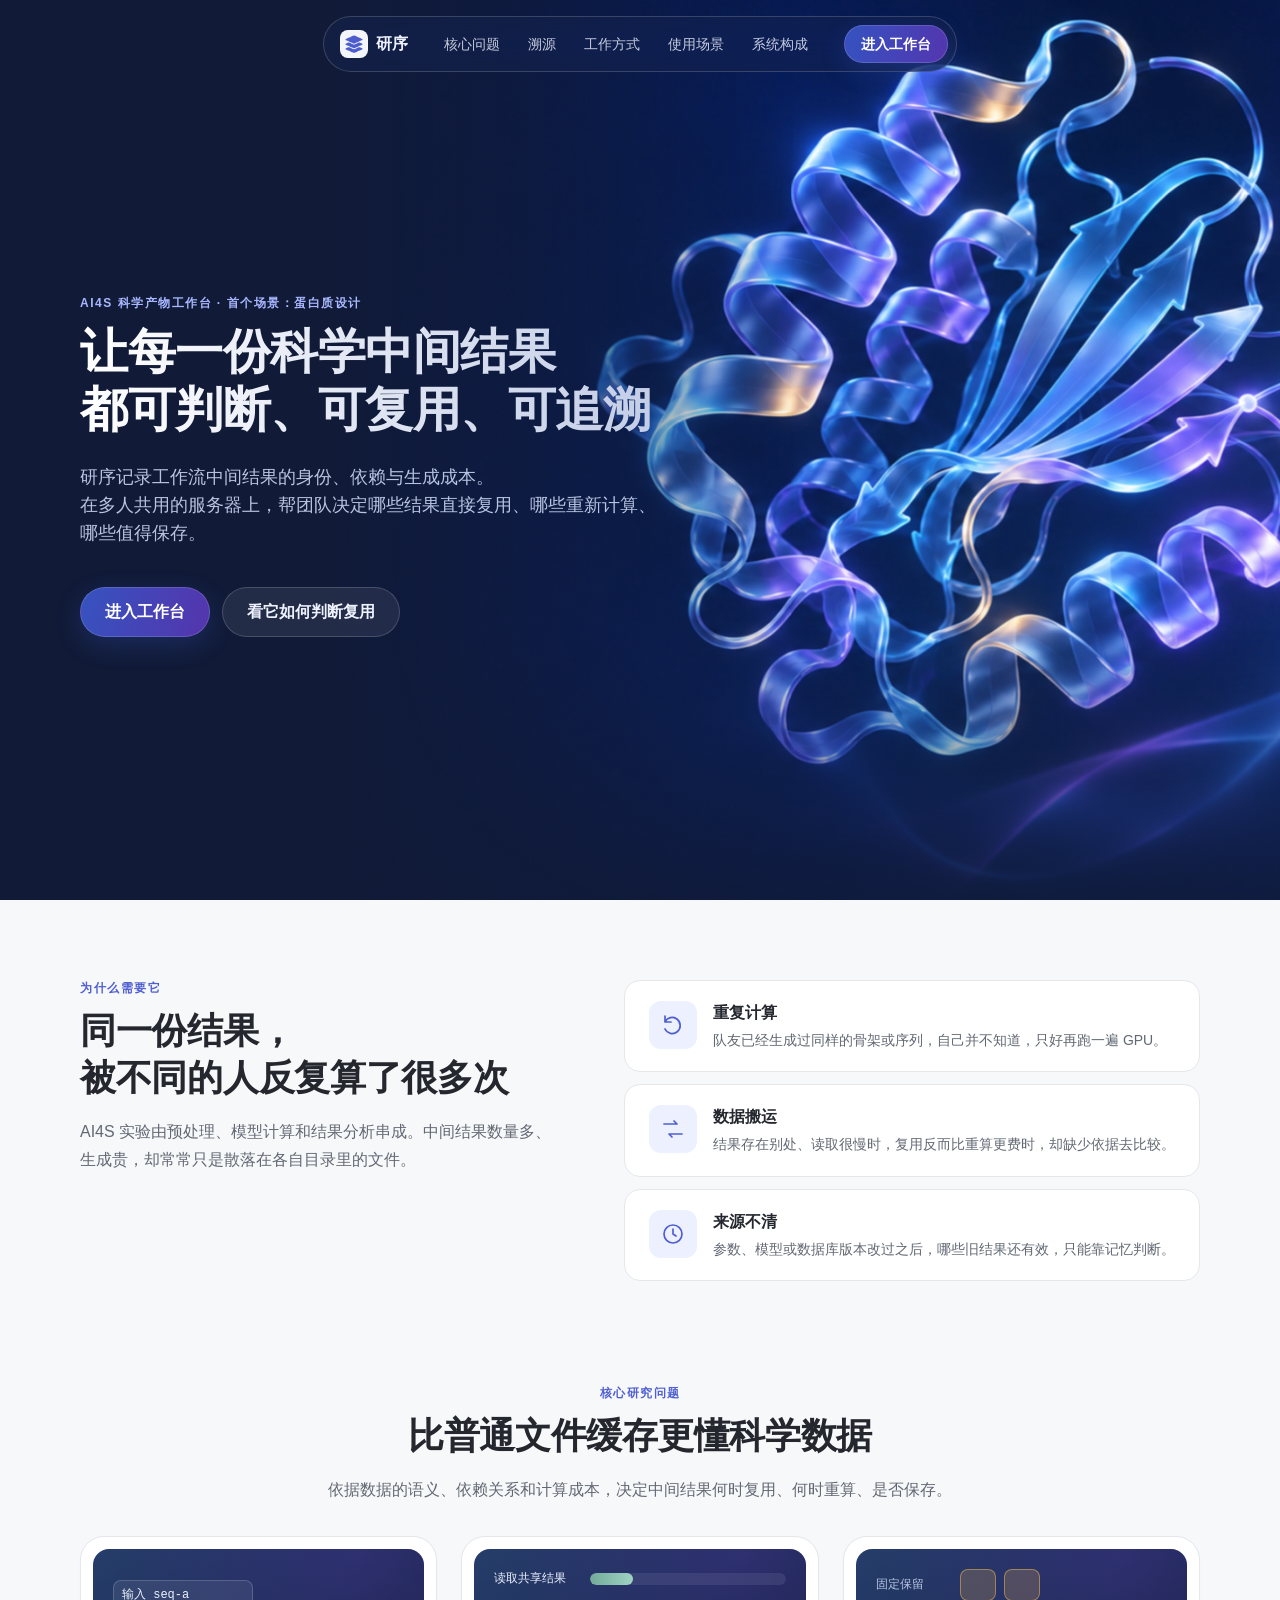
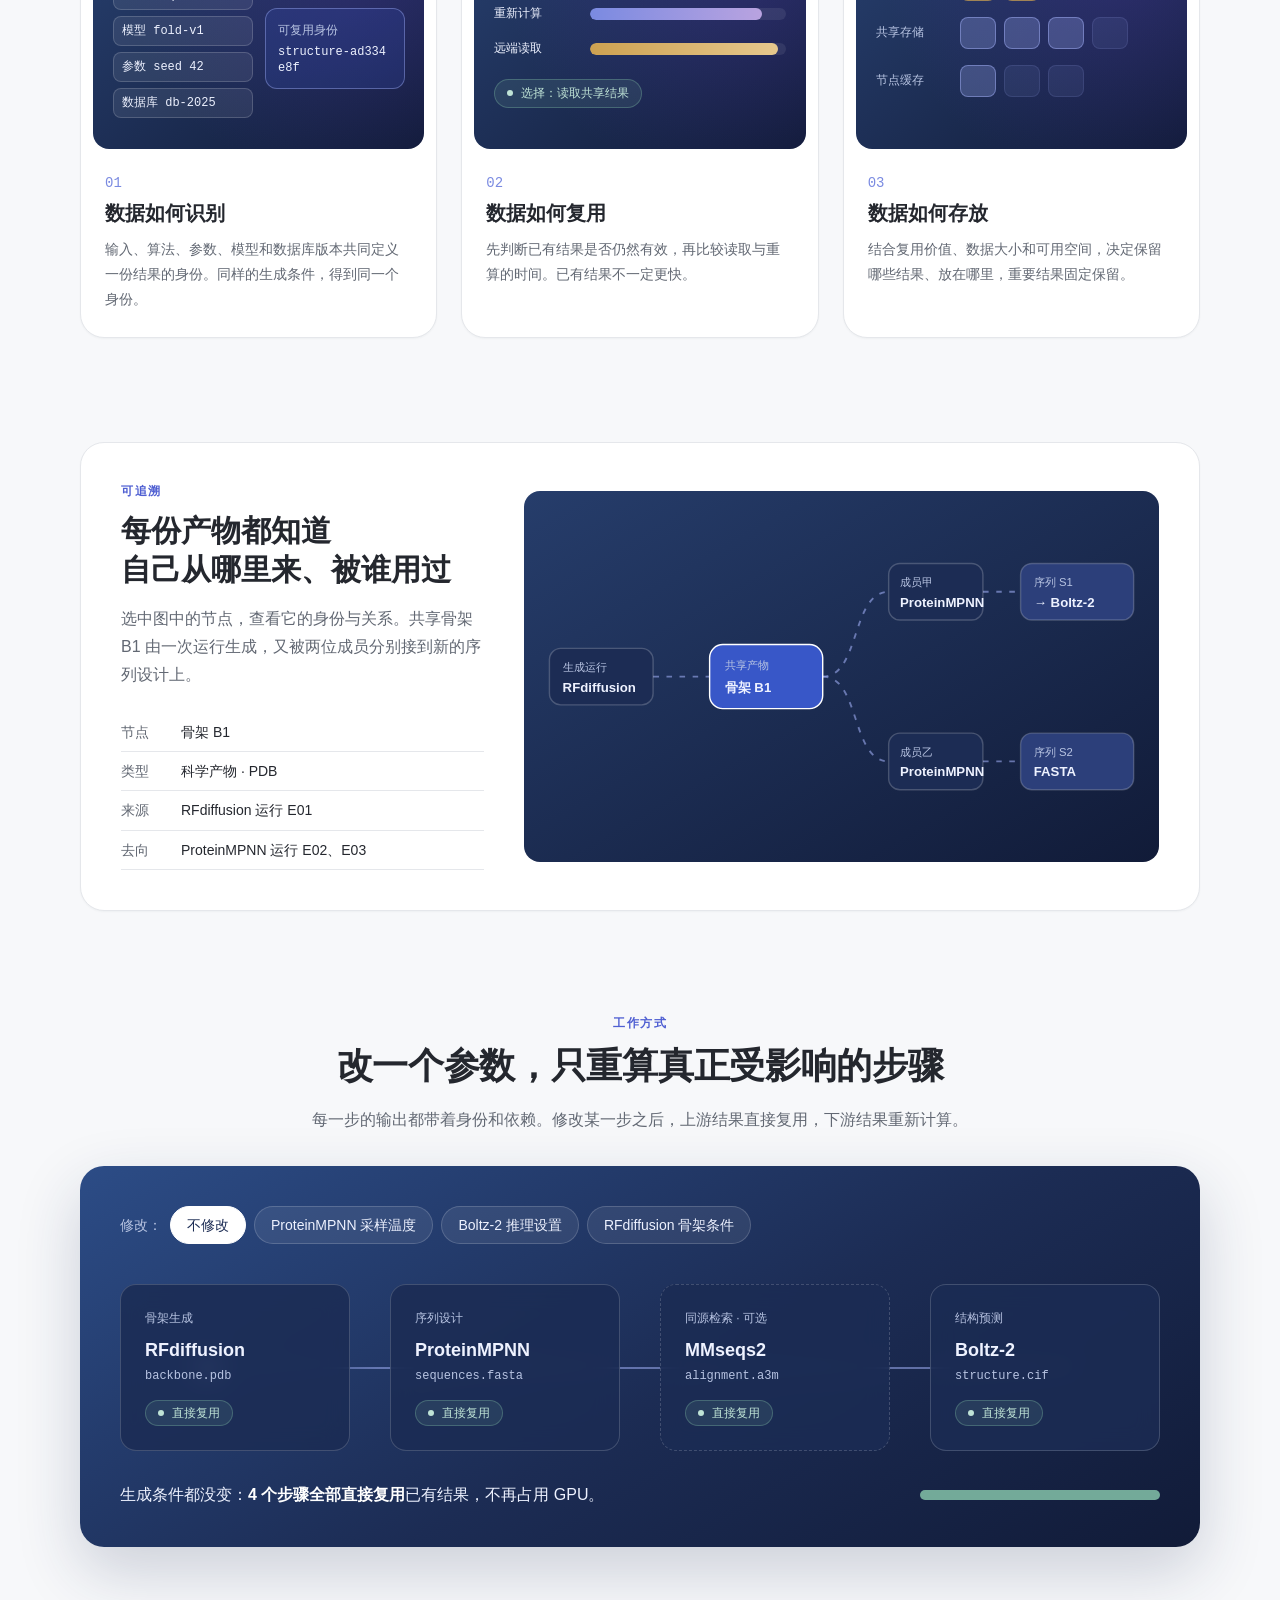
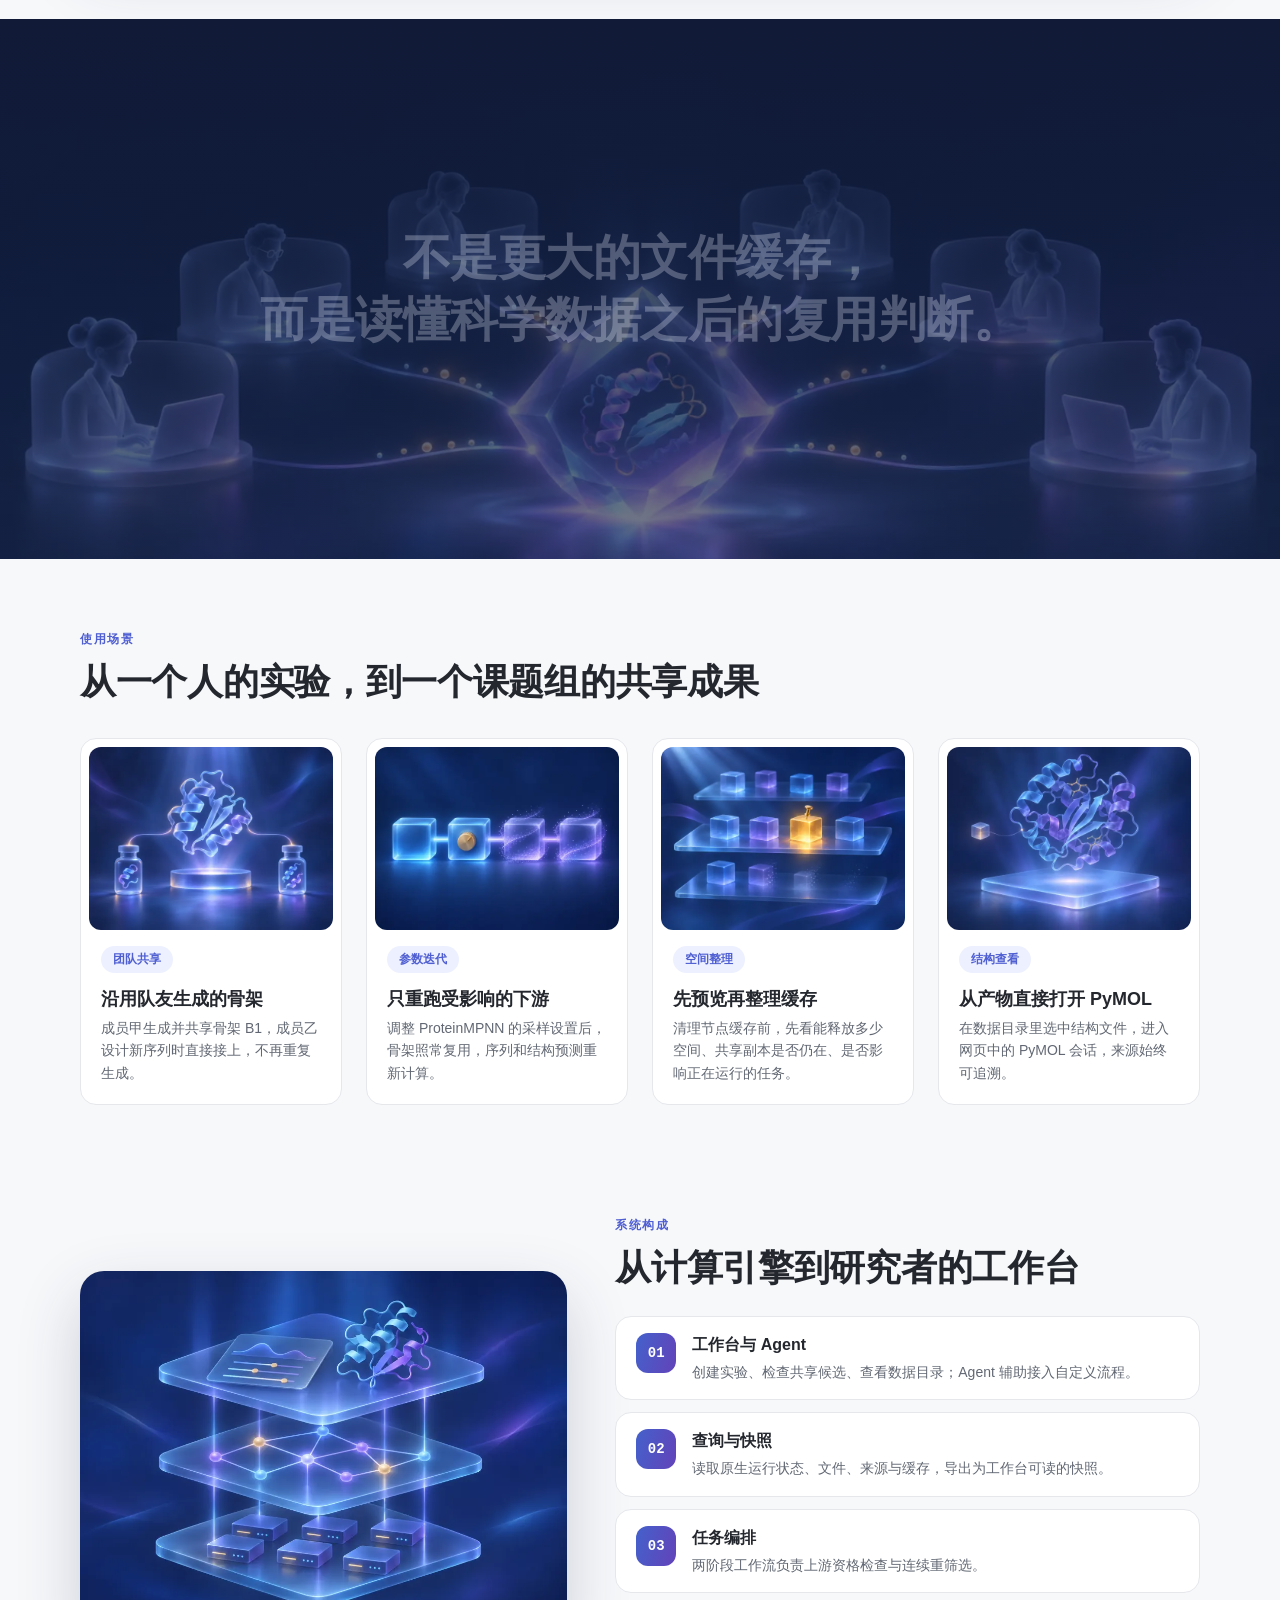
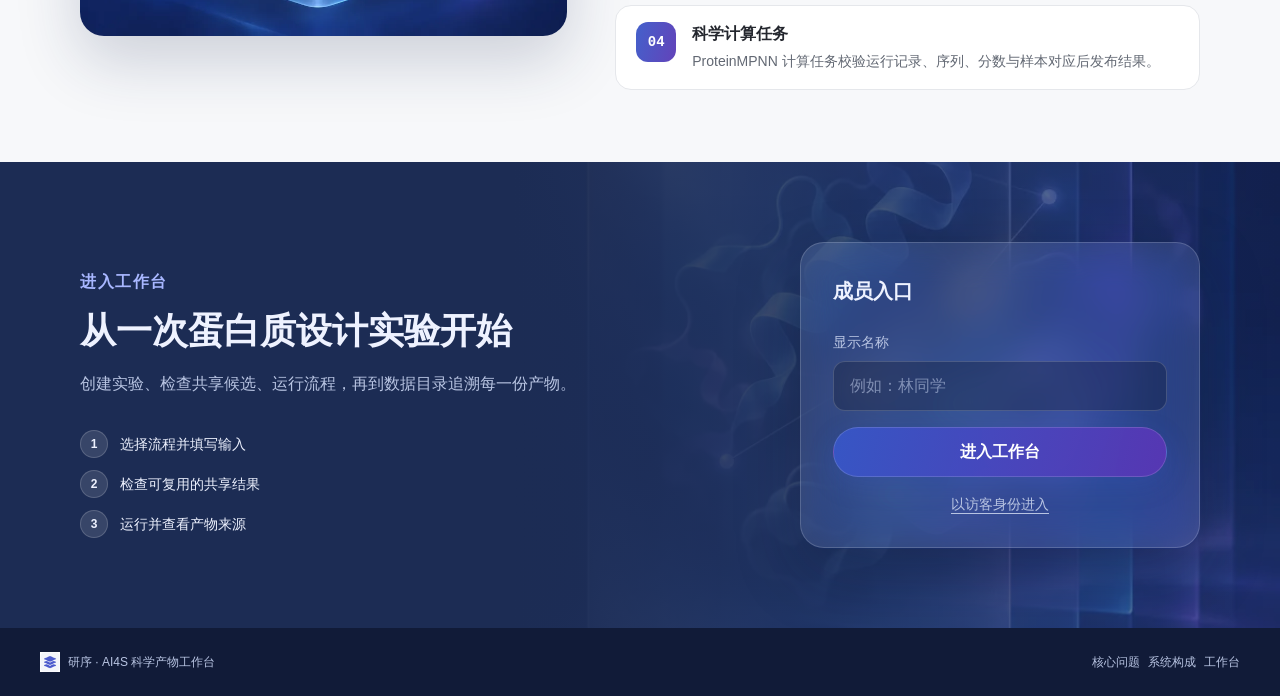
==== commit 655b6af3: "fix(web): sharpen hero artwork for high-density displays" ====
--- a/web/demo/index.html
+++ b/web/demo/index.html
@@ -45,7 +45,7 @@
   <!-- Hero: the generated image carries the protein and data-flow story; copy sits on its quiet left side. -->
   <section class="hero" id="top">
     <div class="hero-media" data-parallax aria-hidden="true">
-      <img src="./assets/yanxu/landing-hero.webp" alt="" fetchpriority="high">
+      <img src="./assets/yanxu/landing-hero.webp?v=hd-20261106" alt="" fetchpriority="high">
     </div>
     <div class="hero-veil" aria-hidden="true"></div>
     <div class="hero-copy">
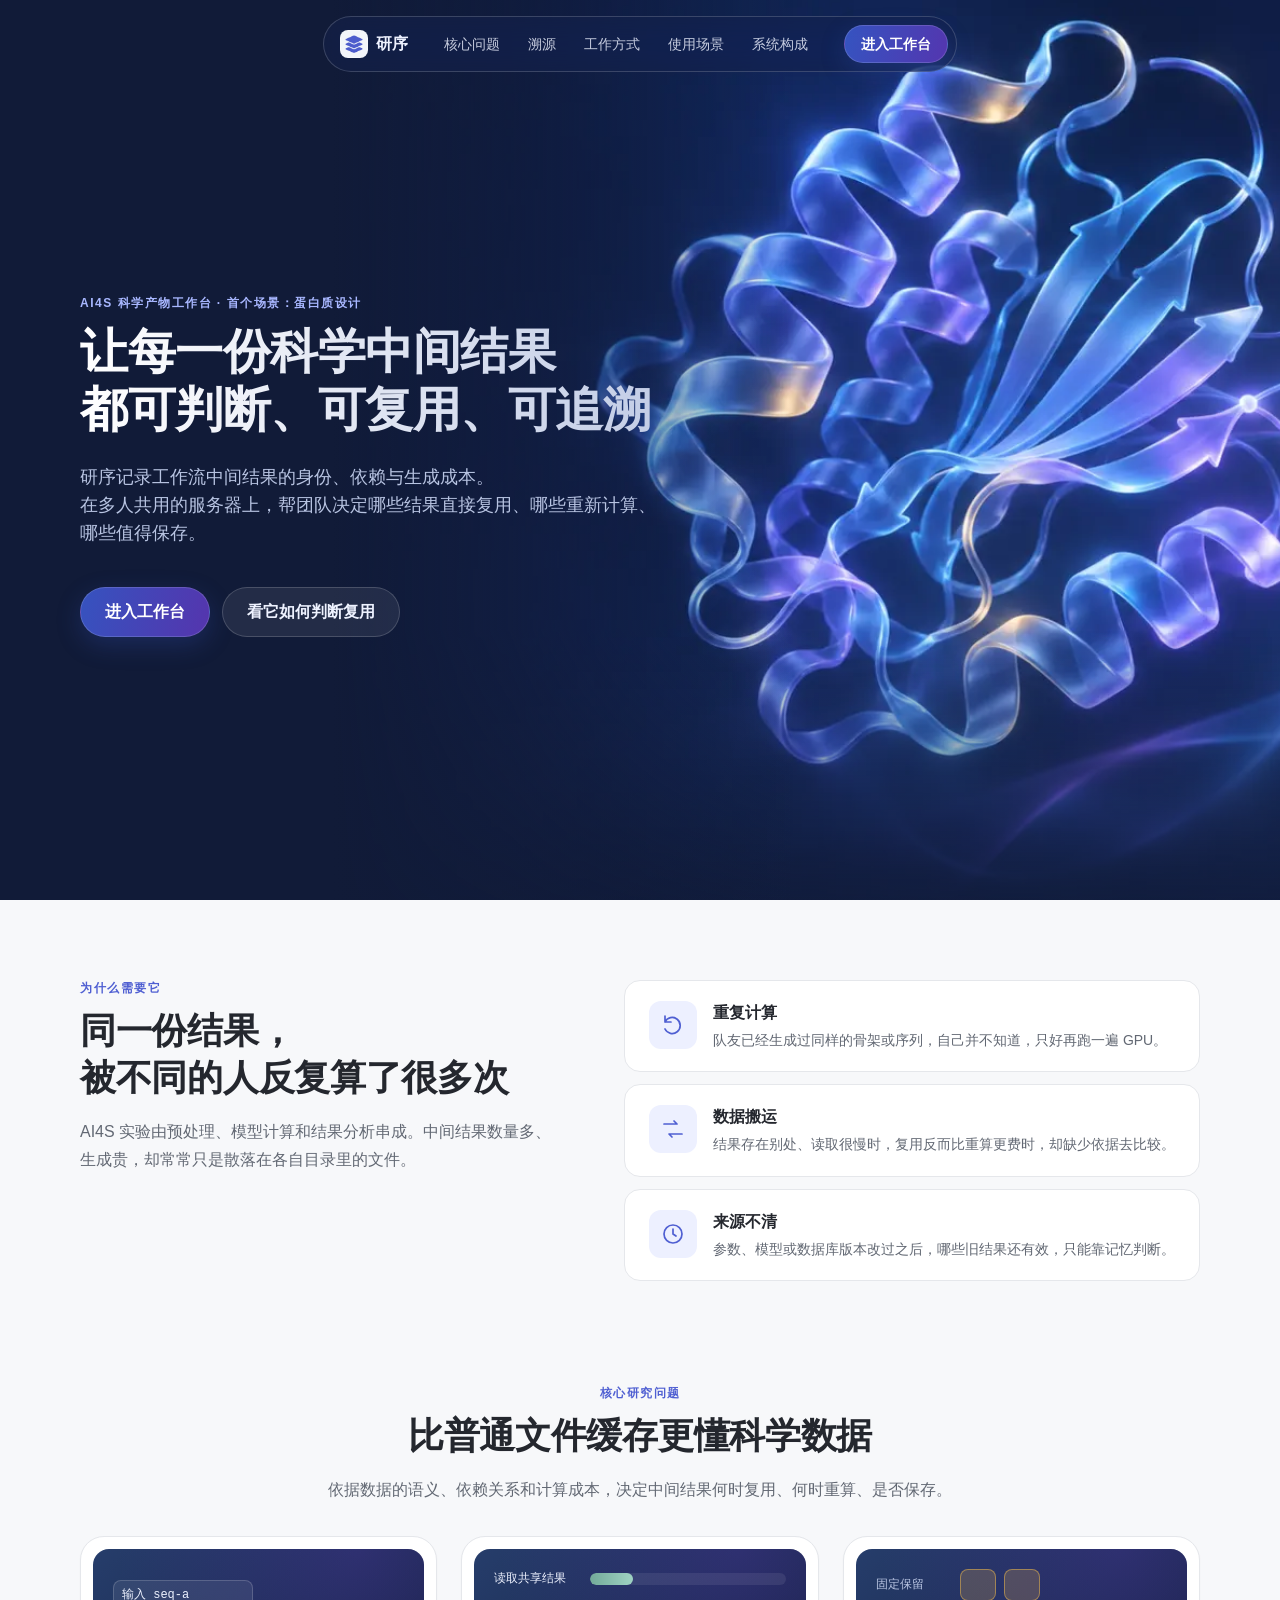
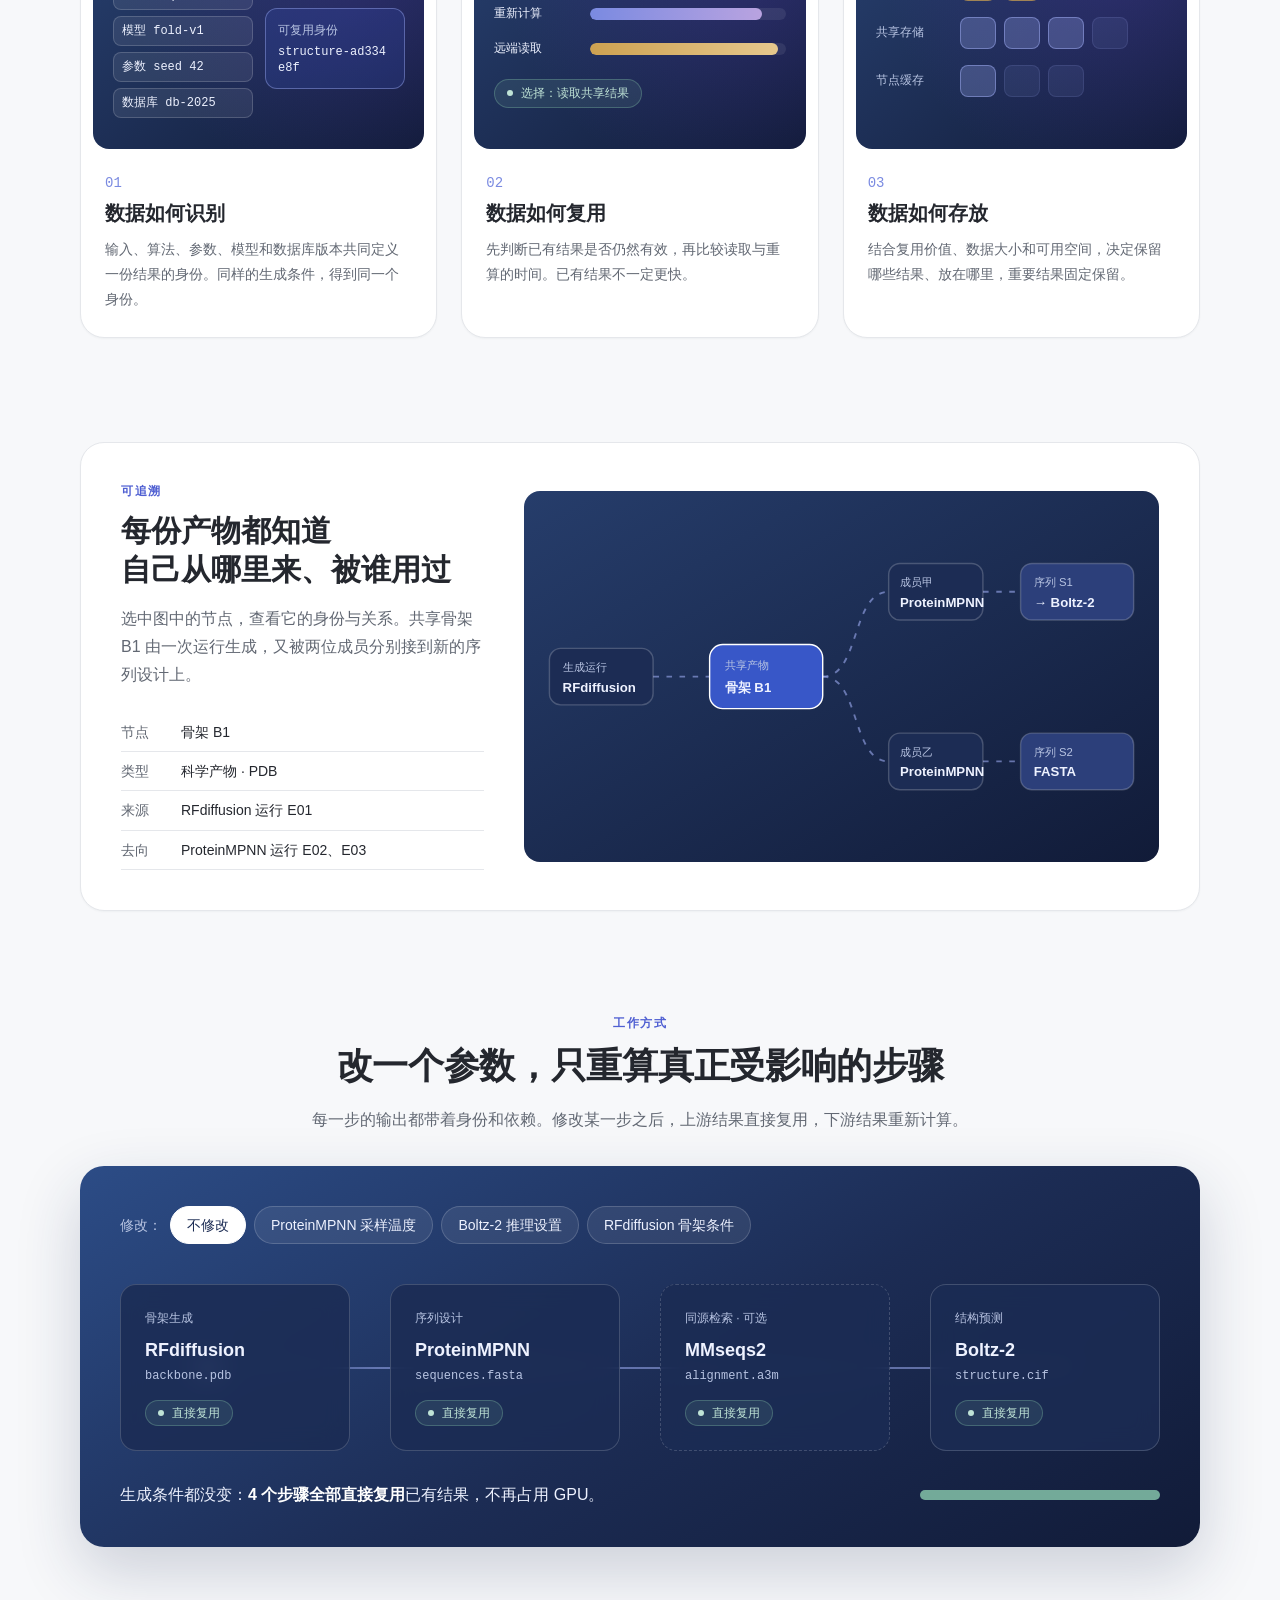
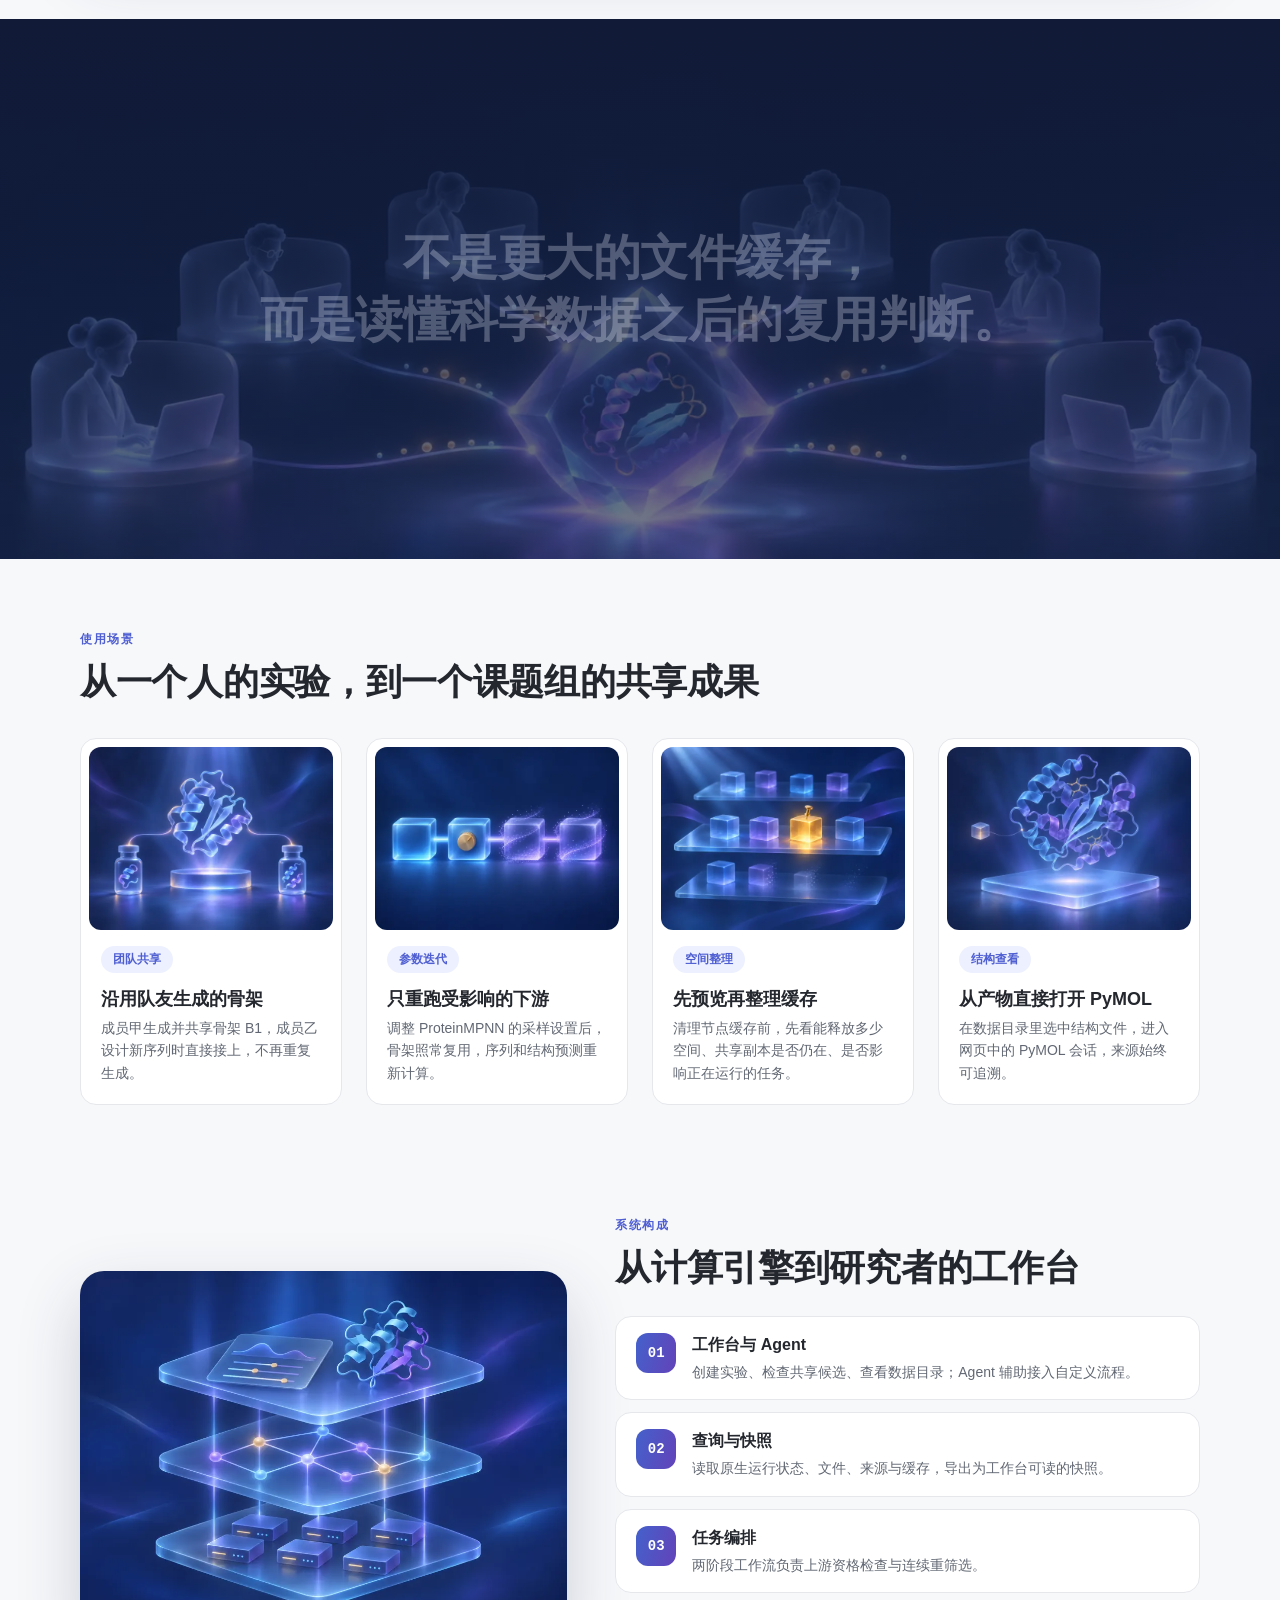
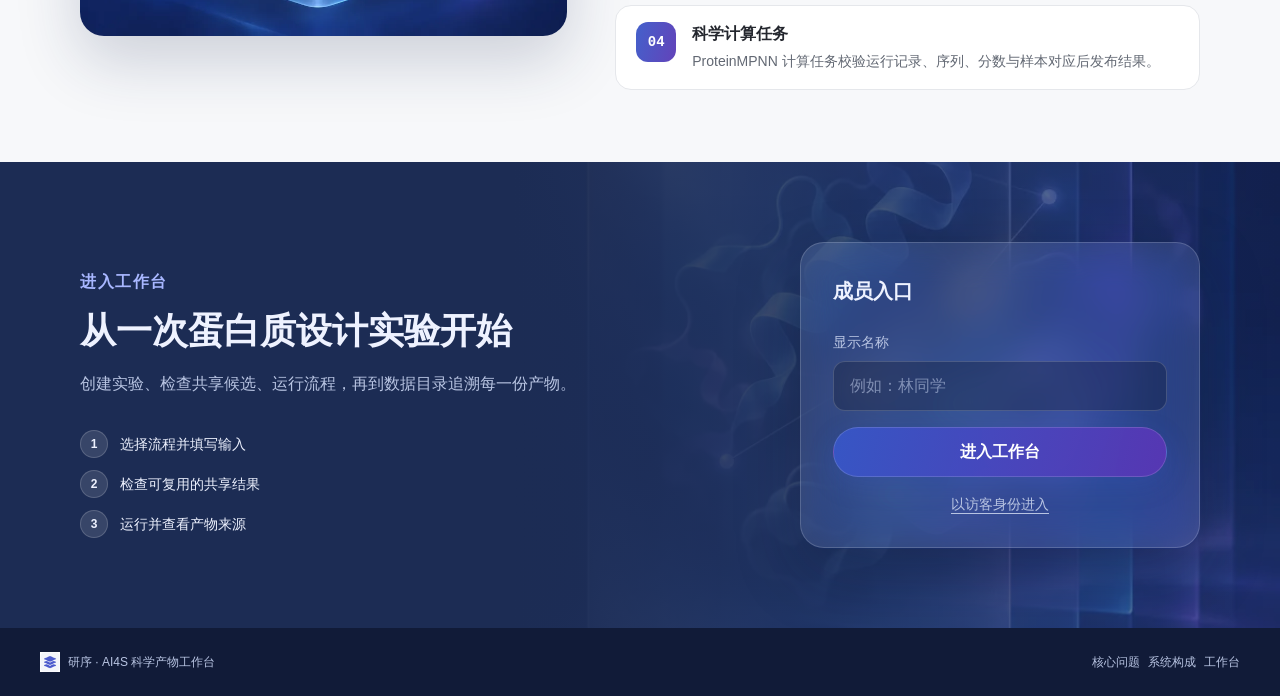
==== commit 9a2942d5: "Merge origin/main into dev-ckz" ====
--- a/web/demo/index.html
+++ b/web/demo/index.html
@@ -45,7 +45,7 @@
   <!-- Hero: the generated image carries the protein and data-flow story; copy sits on its quiet left side. -->
   <section class="hero" id="top">
     <div class="hero-media" data-parallax aria-hidden="true">
-      <img src="./assets/yanxu/landing-hero.webp?v=hd-20261106" alt="" fetchpriority="high">
+      <img src="./assets/yanxu/landing-hero.webp" alt="" fetchpriority="high">
     </div>
     <div class="hero-veil" aria-hidden="true"></div>
     <div class="hero-copy">
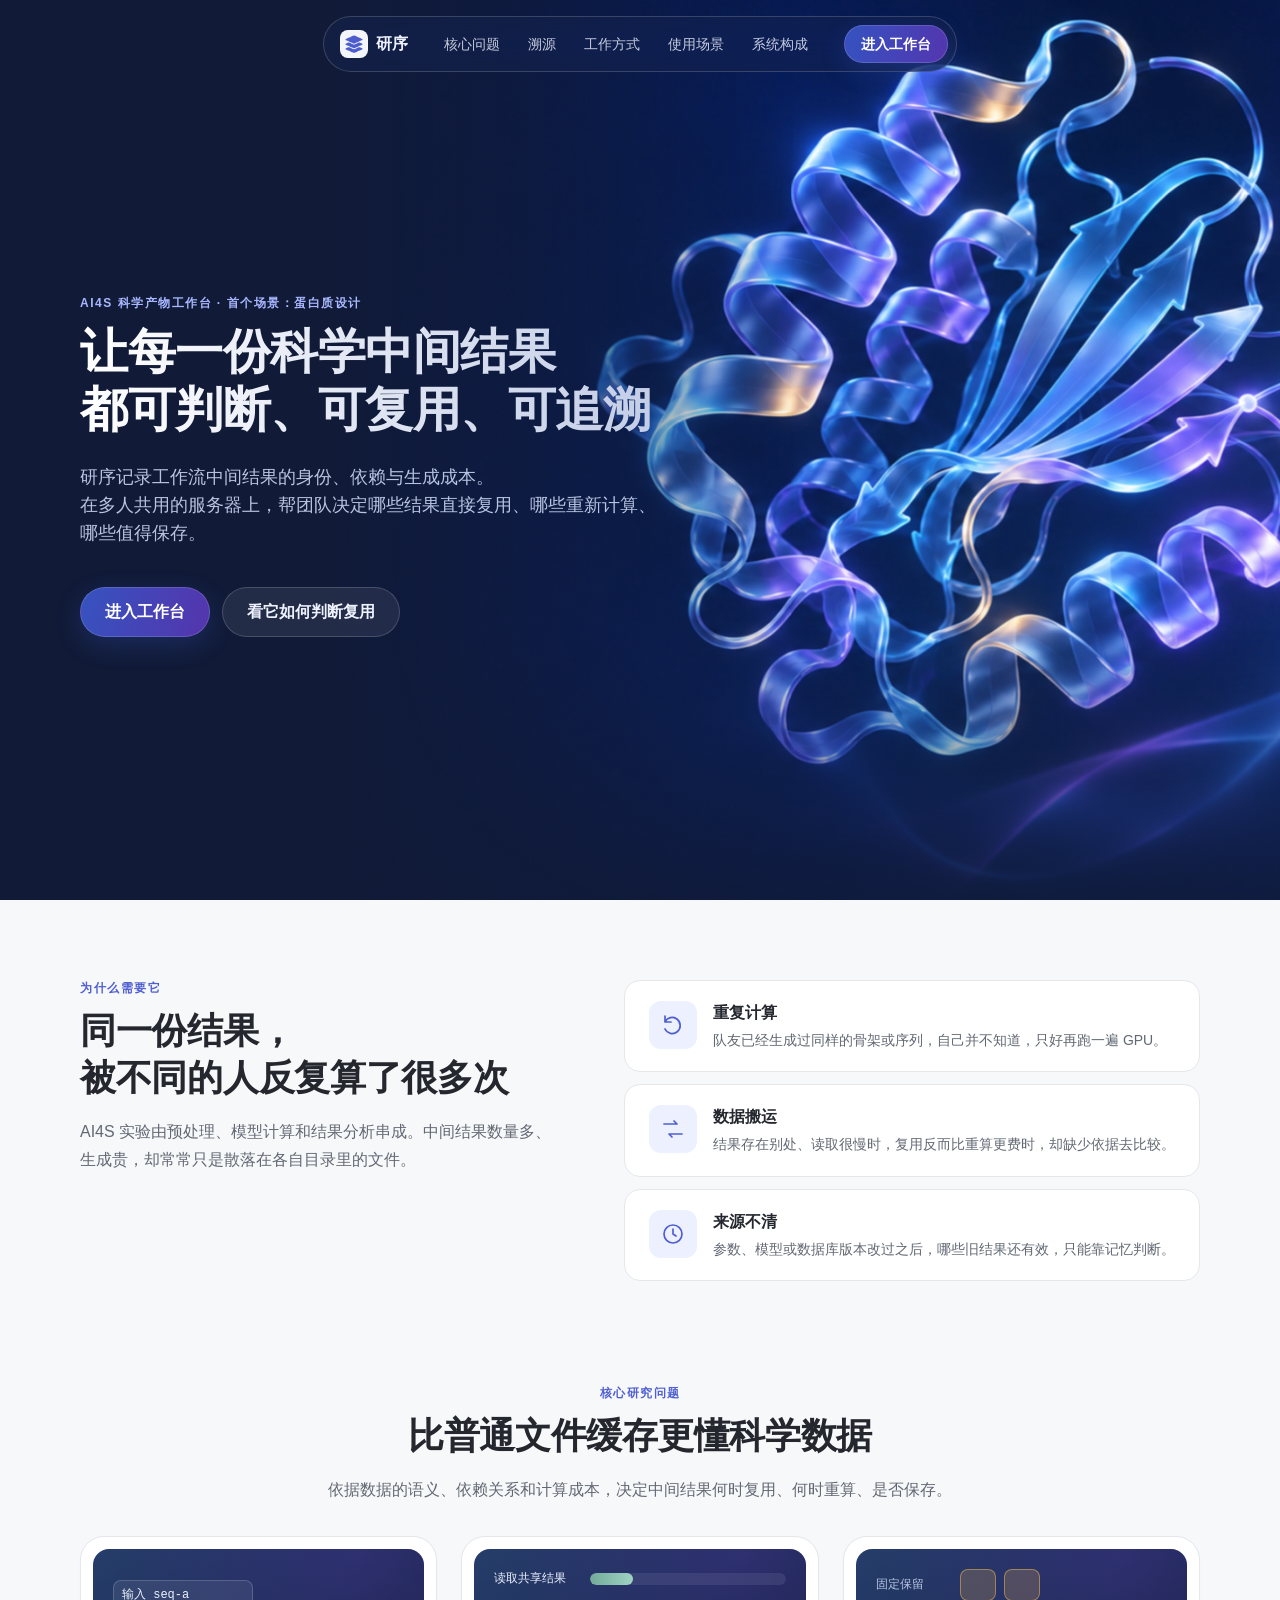
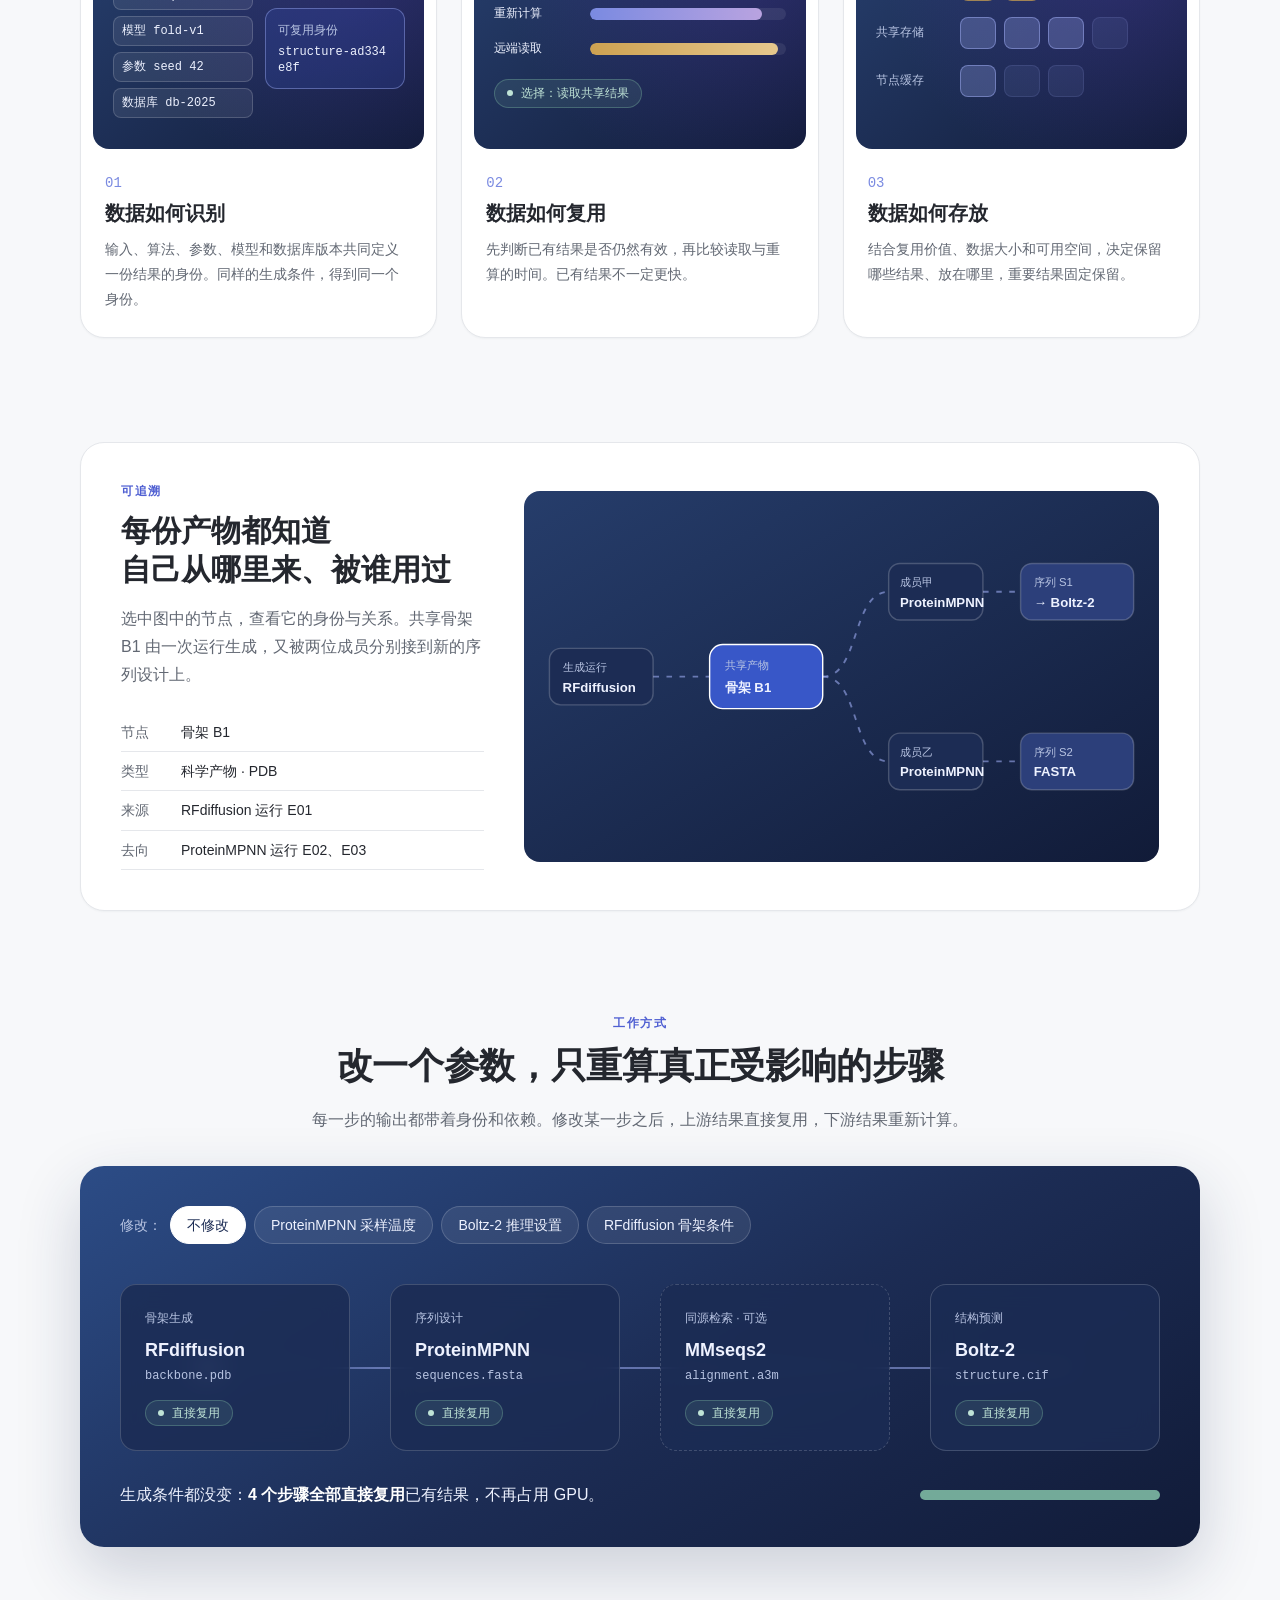
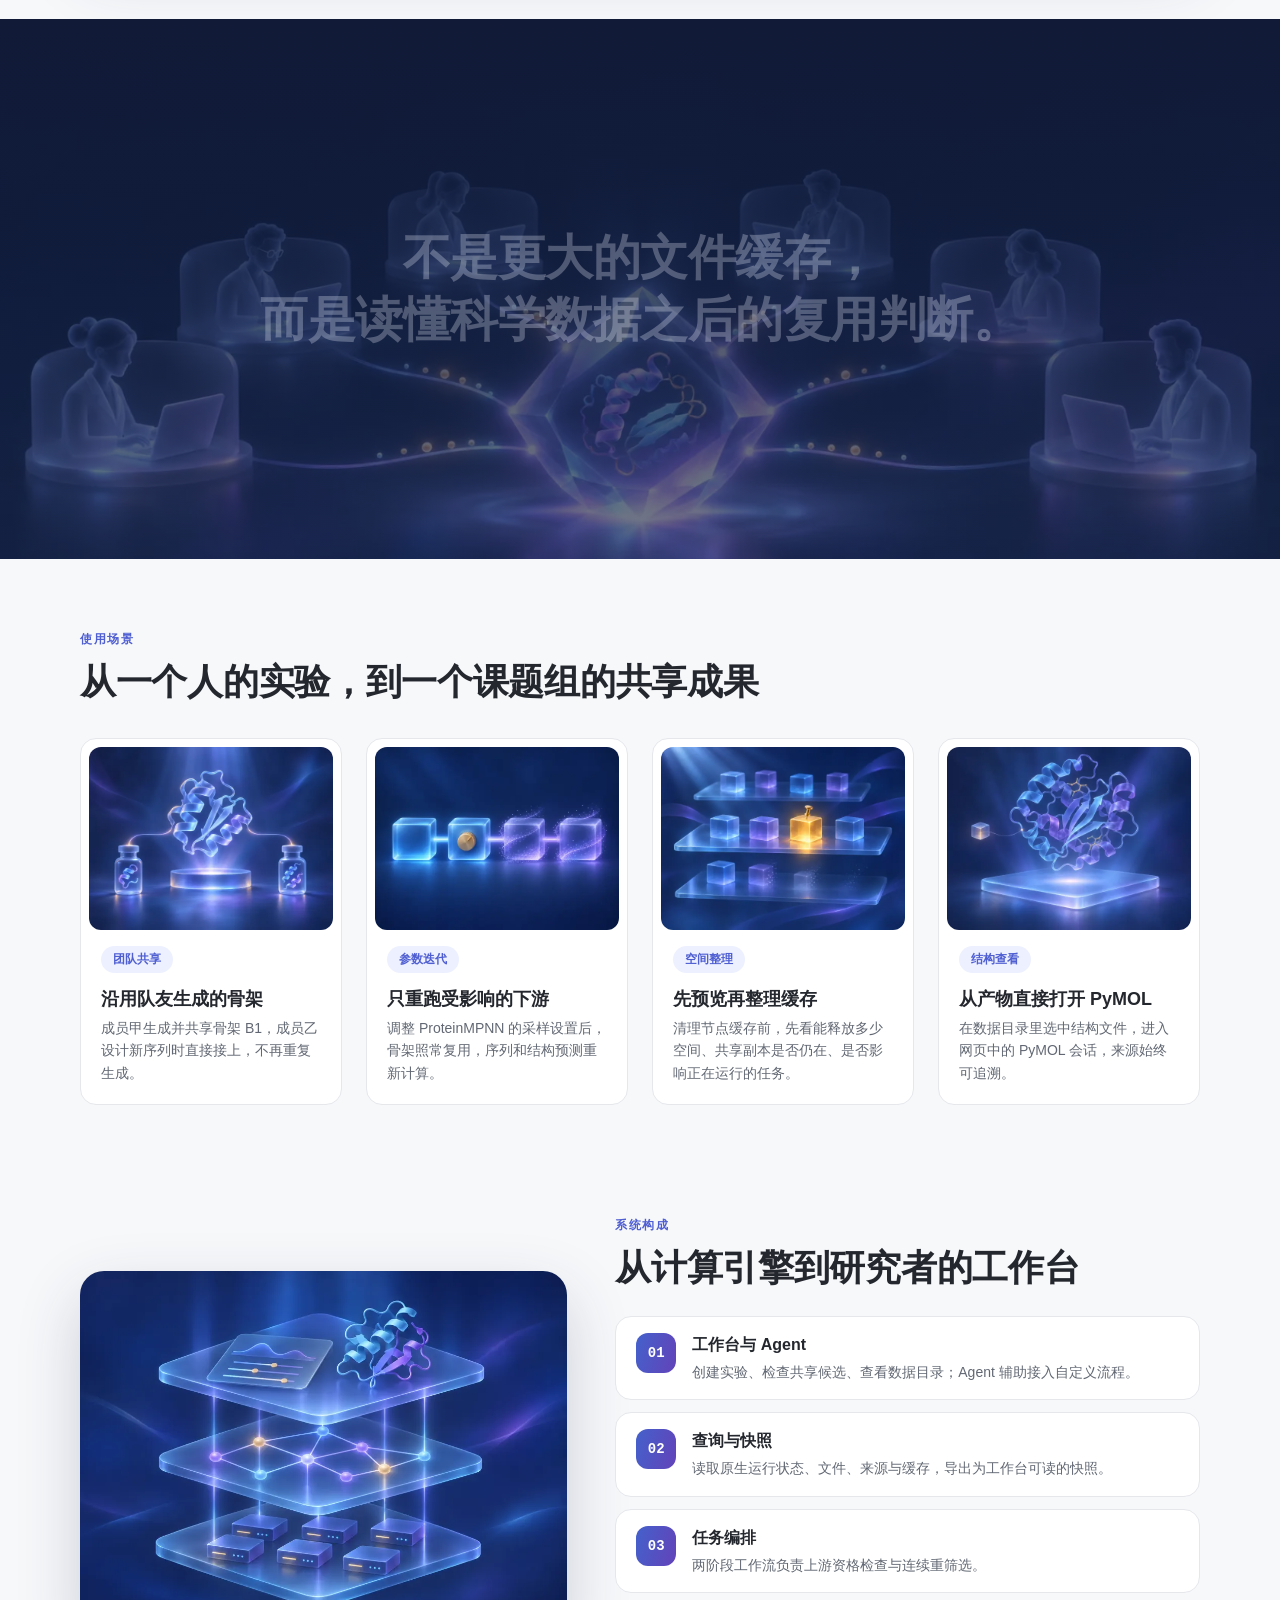
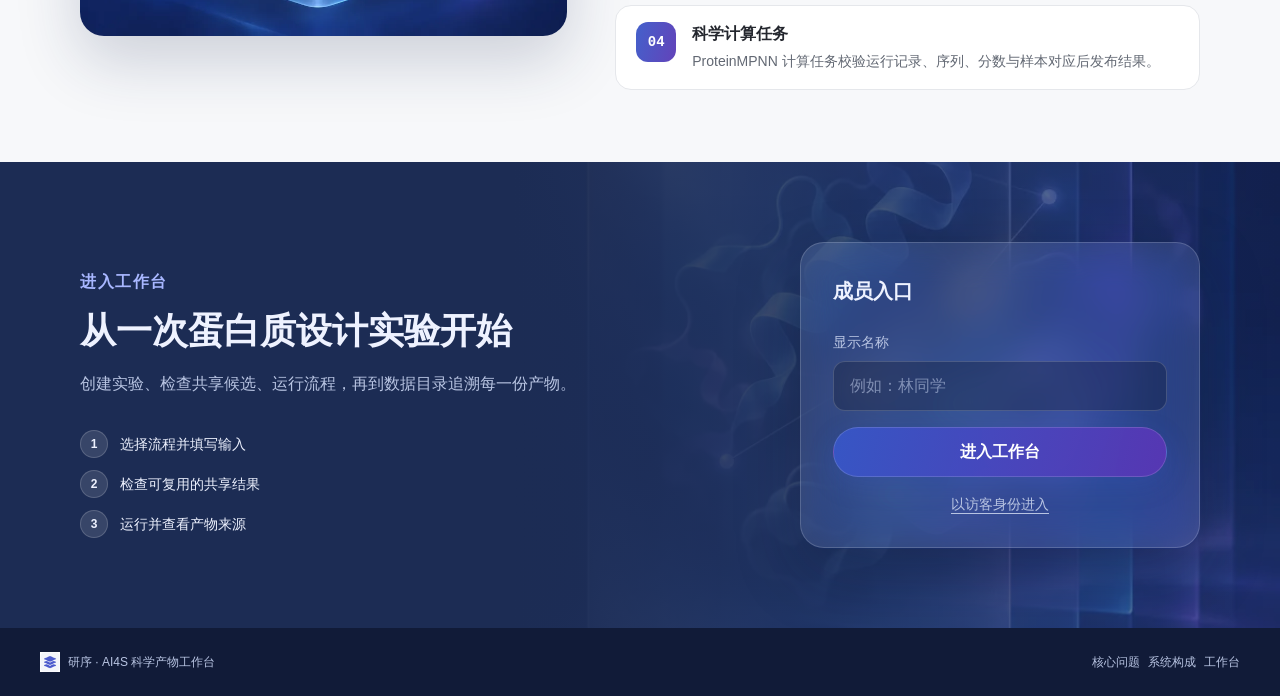
==== commit e9ddf3fe: "Merge pull request #11 from QUHONGYE-gif/dev-qhy 整合任务声明与统一 AiiDA 内核，打通真实跨成员复用" ====
--- a/web/demo/index.html
+++ b/web/demo/index.html
@@ -45,7 +45,7 @@
   <!-- Hero: the generated image carries the protein and data-flow story; copy sits on its quiet left side. -->
   <section class="hero" id="top">
     <div class="hero-media" data-parallax aria-hidden="true">
-      <img src="./assets/yanxu/landing-hero.webp" alt="" fetchpriority="high">
+      <img src="./assets/yanxu/landing-hero.webp?v=hd-20261106" alt="" fetchpriority="high">
     </div>
     <div class="hero-veil" aria-hidden="true"></div>
     <div class="hero-copy">
